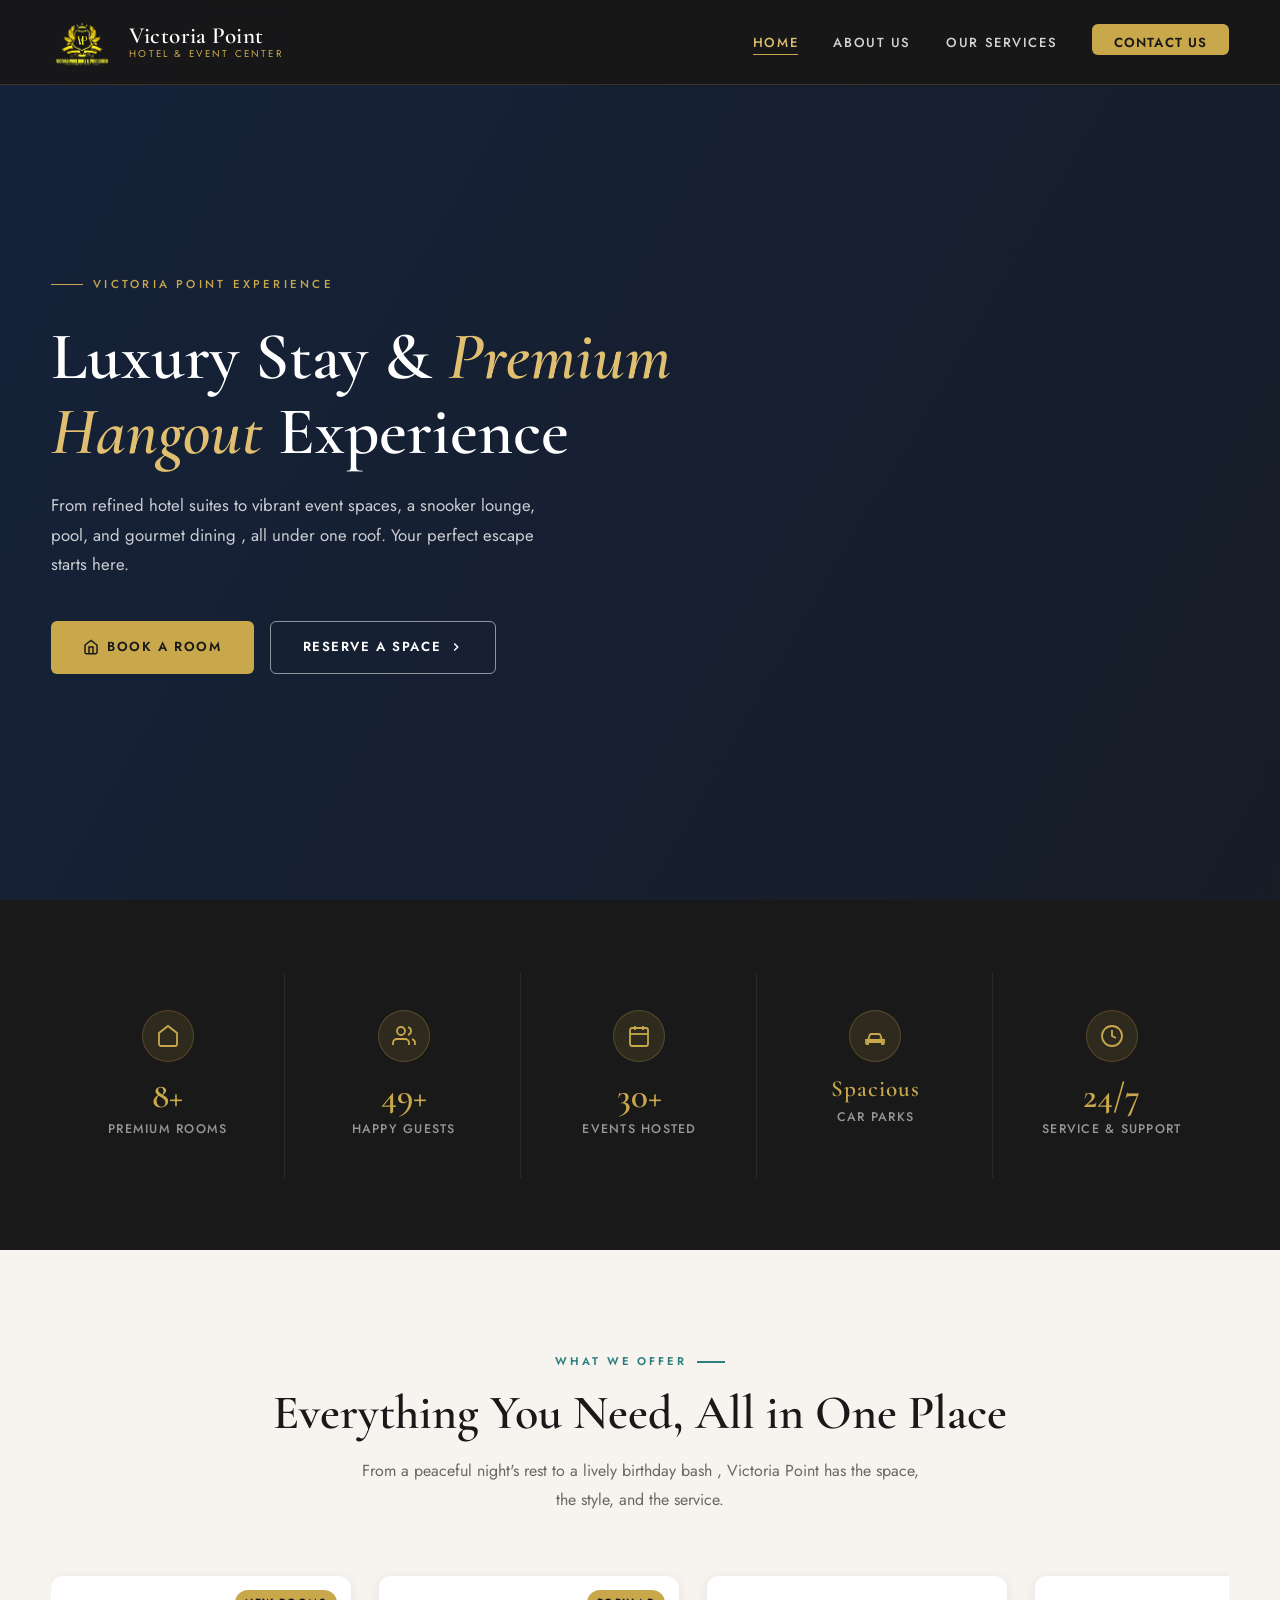
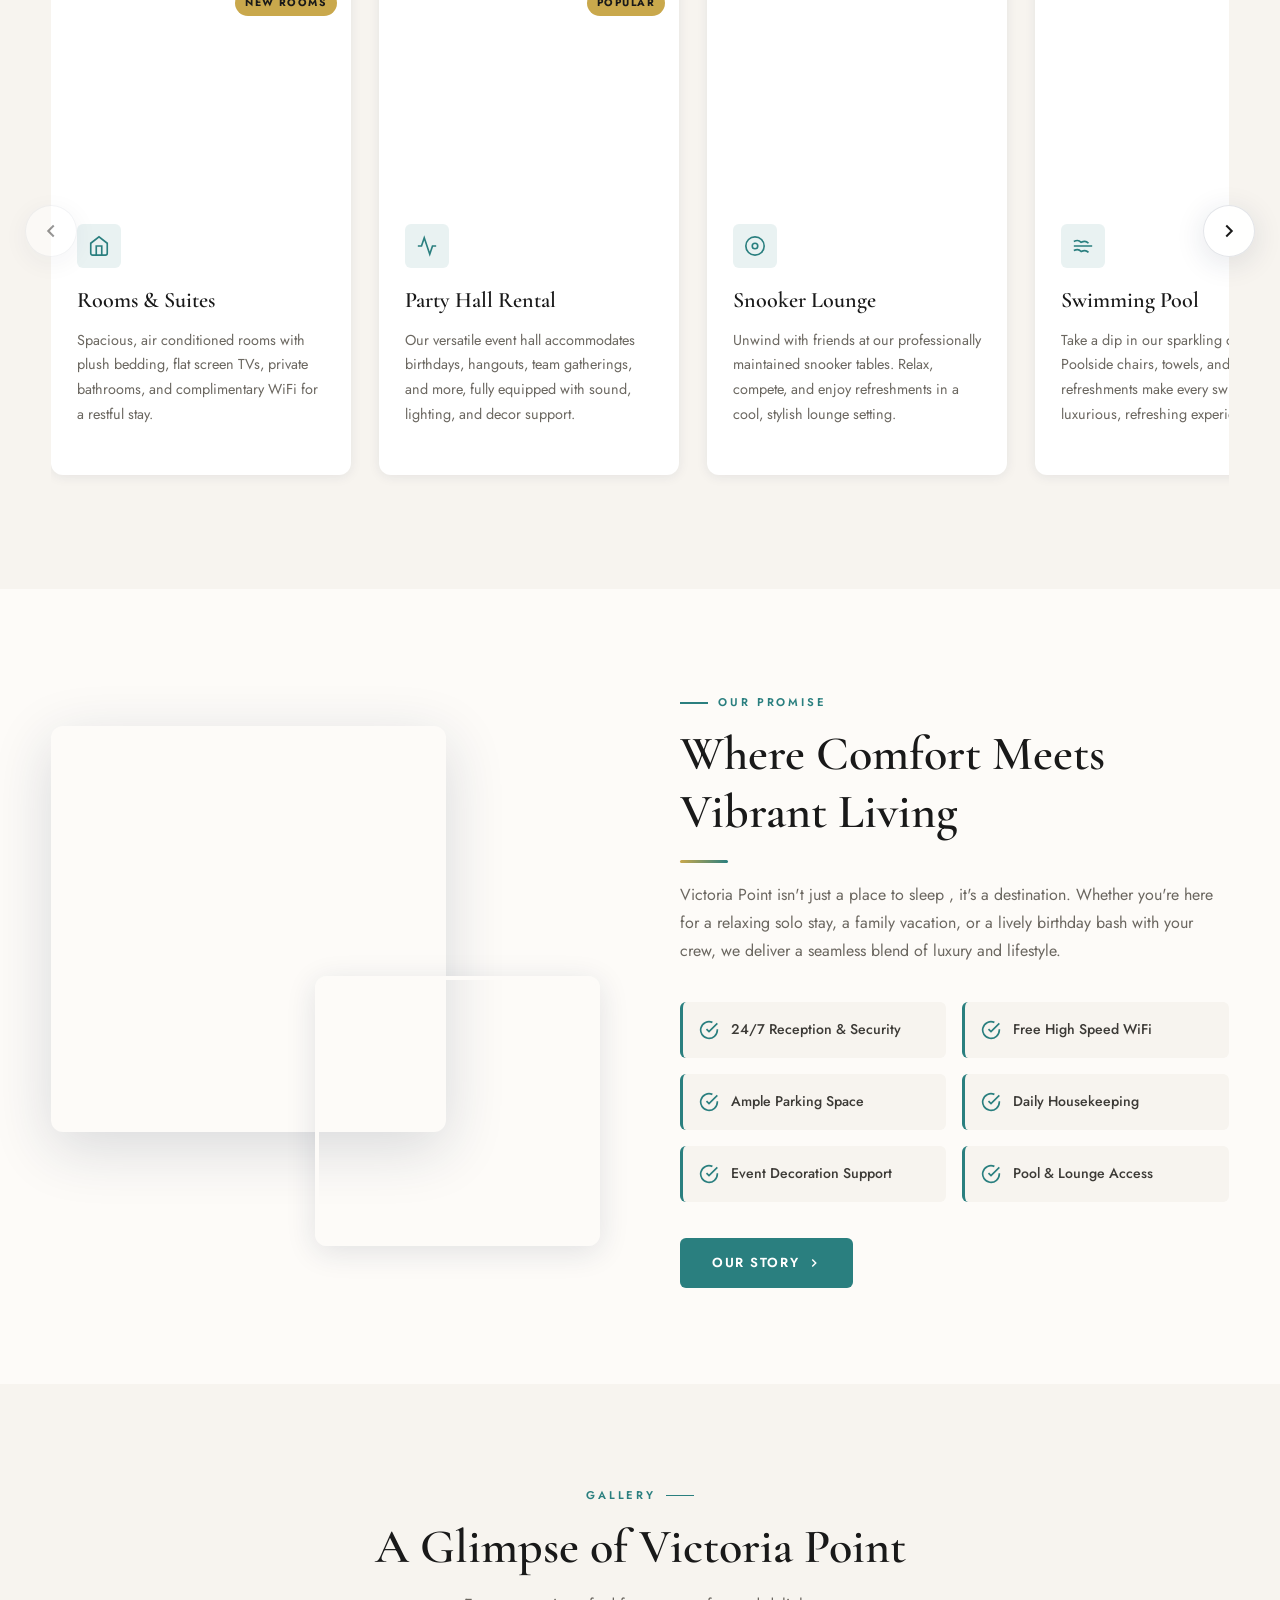
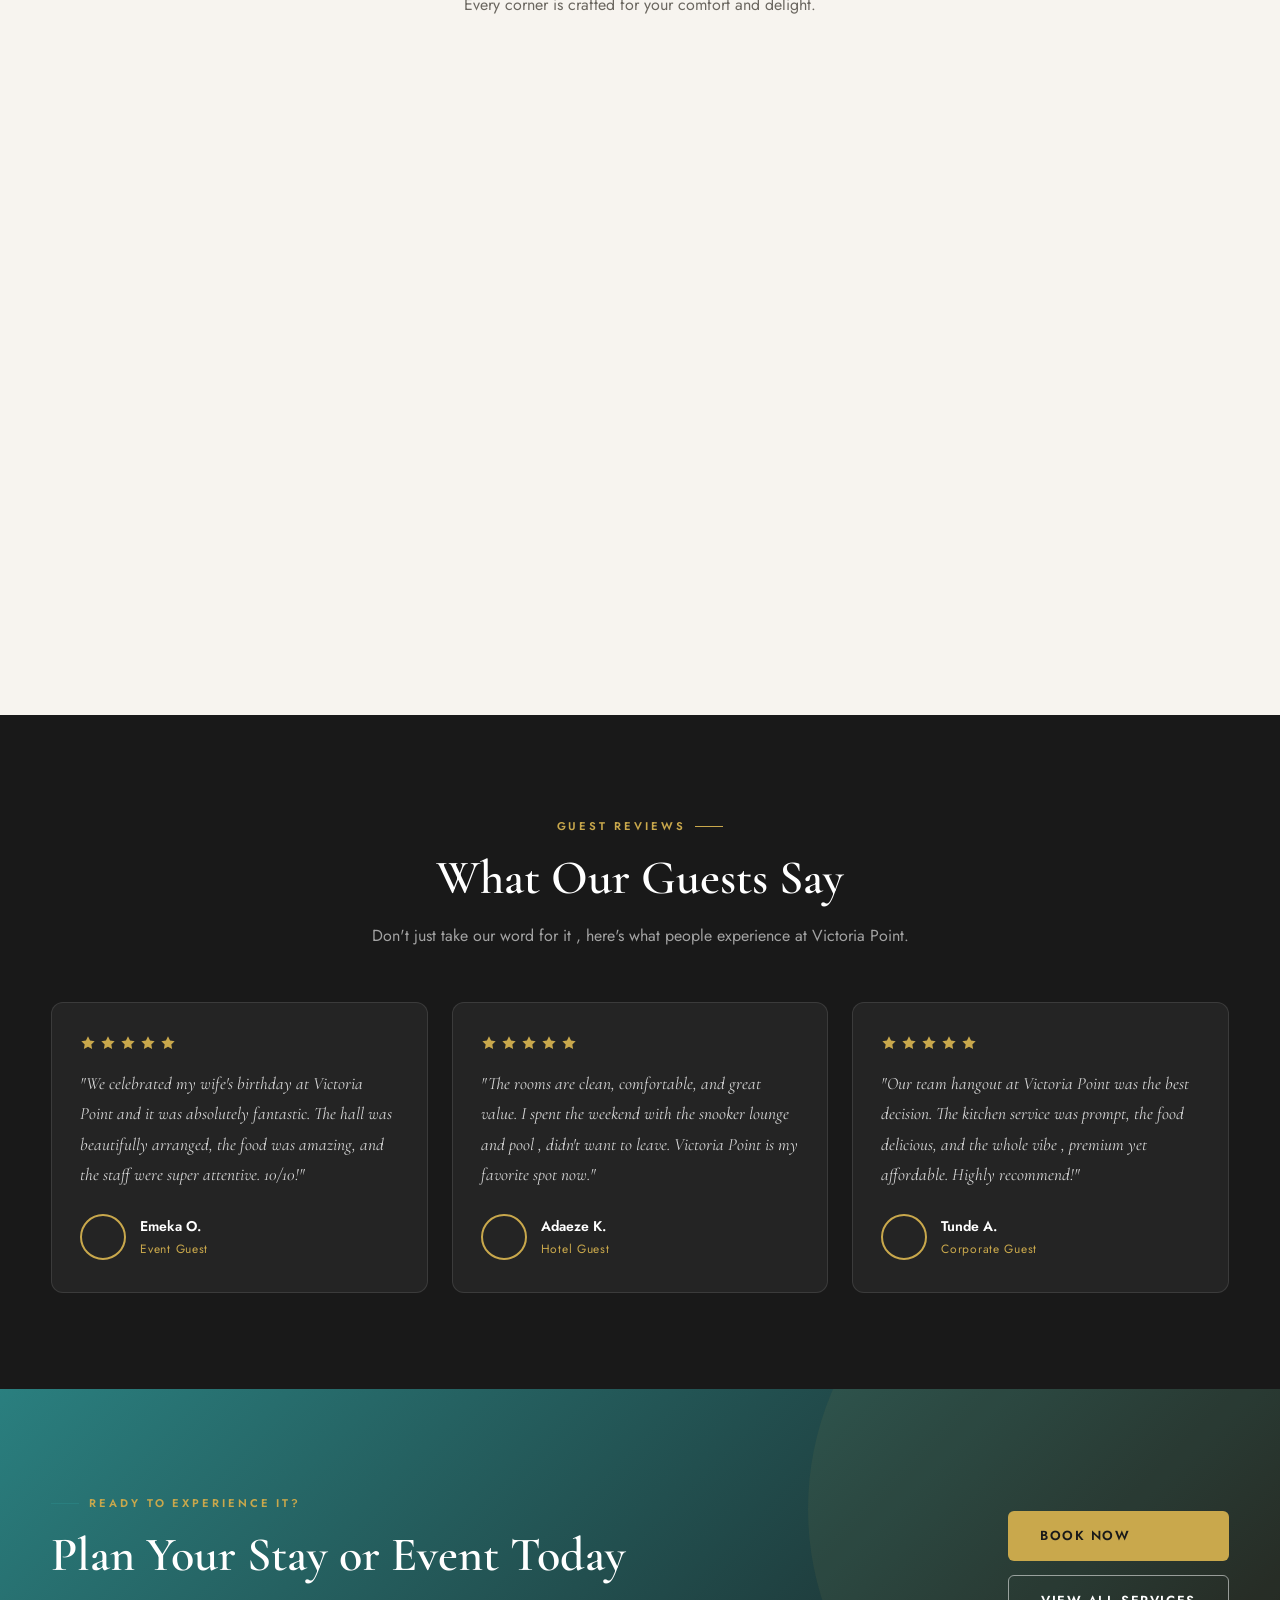
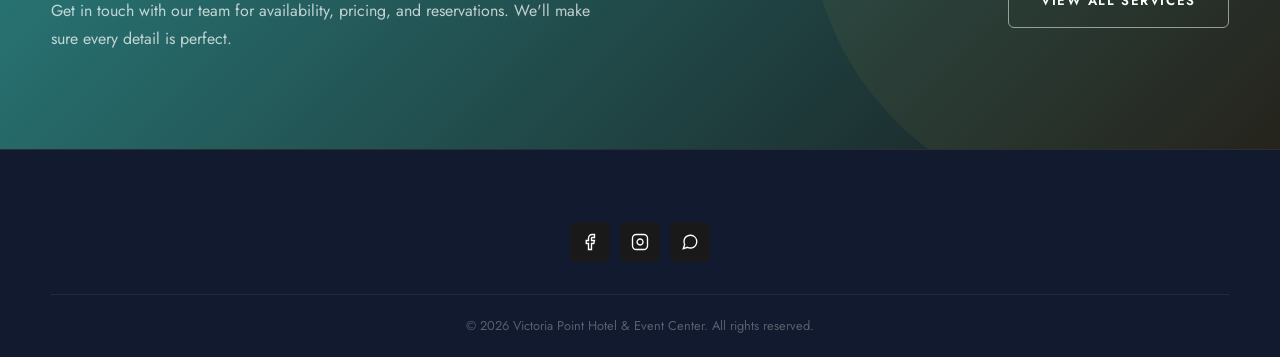
==== index.html @ 6497e494 "Update favicon links and add skip link" ====
<!DOCTYPE html>
<html lang="en-NG">
<head>
  <meta charset="UTF-8" />
  <meta name="viewport" content="width=device-width, initial-scale=1.0" />
  <title>Victoria Point Hotel Epe | Hotel &amp; Event Center in Lagos</title>
  <meta name="description" content="Victoria Point Hotel Epe offers premium rooms, swimming pool, dining, snooker lounge, and event hall bookings in Lagos. Reserve today." />
  <meta name="robots" content="index,follow,max-image-preview:large" />
  <meta name="author" content="Victoria Point Hotel & Event Center" />
  <meta name="theme-color" content="#111a2e" />
  <meta name="referrer" content="strict-origin-when-cross-origin" />
  <link rel="canonical" href="https://victoriapointhotelepe.com/" />
  <link rel="preconnect" href="https://fonts.googleapis.com" />
  <link rel="preconnect" href="https://fonts.gstatic.com" crossorigin />
  <meta property="og:title" content="Victoria Point Hotel & Event Center | Luxury Stay & Premium Hangout" />
  <meta property="og:description" content="Book luxury rooms, reserve event spaces, and enjoy premium hangout experiences at Victoria Point Hotel & Event Center in Epe, Lagos." />
  <meta property="og:type" content="website" />
  <meta property="og:url" content="https://victoriapointhotelepe.com/" />
  <meta property="og:site_name" content="Victoria Point Hotel & Event Center" />
  <meta property="og:locale" content="en_NG" />
  <meta property="og:image" content="https://victoriapointhotelepe.com/images/victoria_pointlogo-removebg-preview.png" />
  <meta name="twitter:card" content="summary_large_image" />
  <meta name="twitter:title" content="Victoria Point Hotel & Event Center | Luxury Stay & Premium Hangout" />
  <meta name="twitter:description" content="Premium rooms, event bookings, dining, pool access, and a vibrant lifestyle experience in Epe, Lagos." />
  <meta name="twitter:image" content="https://victoriapointhotelepe.com/images/victoria_pointlogo-removebg-preview.png" />
  <link rel="stylesheet" href="css/style.css" />
  <link rel="icon" href="/favicon.ico" sizes="any">
  <link rel="icon" type="image/png" sizes="48x48" href="/favicon-48x48.png">
  <link rel="apple-touch-icon" sizes="180x180" href="/apple-touch-icon.png">
  <script type="application/ld+json">
    {
      "@context": "https://schema.org",
      "@graph": [
        {
          "@type": "Hotel",
          "@id": "https://victoriapointhotelepe.com/#hotel",
          "name": "Victoria Point Hotel & Event Center",
          "url": "https://victoriapointhotelepe.com/",
          "image": "https://victoriapointhotelepe.com/images/victoria_pointlogo-removebg-preview.png",
          "telephone": "+2348166515206",
          "priceRange": "$$",
          "address": {
            "@type": "PostalAddress",
            "streetAddress": "4 Arin Oluwo Road, Beside Otedola Farm, Iragunshin, Eredo LCDA",
            "addressLocality": "Epe",
            "addressRegion": "Lagos State",
            "addressCountry": "NG"
          },
          "sameAs": [
            "https://www.facebook.com/victoriapointhotel",
            "https://www.instagram.com/victoriapointhotel",
            "https://x.com/victoriapointhotel",
            "https://www.tiktok.com/@victoriapointhotel"
          ]
        },
        {
          "@type": "WebSite",
          "@id": "https://victoriapointhotelepe.com/#website",
          "url": "https://victoriapointhotelepe.com/",
          "name": "Victoria Point Hotel & Event Center",
          "publisher": {
            "@id": "https://victoriapointhotelepe.com/#hotel"
          }
        },
        {
          "@type": "WebPage",
          "@id": "https://victoriapointhotelepe.com/#webpage",
          "url": "https://victoriapointhotelepe.com/",
          "name": "Victoria Point Hotel Epe | Hotel & Event Center in Lagos",
          "description": "Victoria Point Hotel Epe offers premium rooms, swimming pool, dining, snooker lounge, and event hall bookings in Lagos. Reserve today.",
          "isPartOf": {
            "@id": "https://victoriapointhotelepe.com/#website"
          },
          "about": {
            "@id": "https://victoriapointhotelepe.com/#hotel"
          }
        }
      ]
    }
  </script>
</head>
<body>
<a class="skip-link" href="#main-content">Skip to main content</a>

<nav class="navbar" role="navigation" aria-label="Main navigation">
  <div class="container nav-inner">
    <a href="index.html" class="nav-logo" aria-label="Victoria Point Home">
      <span class="nav-logo-mark" aria-hidden="true">
        <img src="images/victoria_pointlogo-removebg-preview.png" alt="" loading="eager" />
      </span>
      <span class="nav-logo-text">
        <span class="logo-main">Victoria Point</span>
        <span class="logo-sub">Hotel &amp; Event Center</span>
      </span>
    </a>

    <button class="hamburger" aria-label="Toggle menu" aria-expanded="false" aria-controls="nav-links">
      <span></span><span></span><span></span>
    </button>

    <ul class="nav-links" id="nav-links" role="list">
      <li><a href="index.html" class="active">Home</a></li>
      <li><a href="about.html">About Us</a></li>
      <li><a href="services.html">Our Services</a></li>
      <li><a href="contact.html" class="nav-cta">Contact Us</a></li>
    </ul>
  </div>
</nav>

<main id="main-content">
<section class="hero" aria-label="Hero banner">
  <div class="hero-bg" role="img" aria-label="Luxury hotel poolside view"></div>
  <div class="hero-overlay"></div>
  <div class="container">
    <div class="hero-content">
      <p class="hero-eyebrow">Victoria Point Experience</p>
      <h1 class="hero-title">
        Luxury Stay &amp; <em>Premium Hangout</em> Experience
      </h1>
      <p class="hero-sub">
        From refined hotel suites to vibrant event spaces, a snooker lounge, pool, and gourmet dining , all under one roof. Your perfect escape starts here.
      </p>
      <div class="hero-btns">
        <a href="contact.html" class="btn btn-primary" aria-label="Book a hotel room">
          <svg viewBox="0 0 24 24" width="16" height="16" stroke="currentColor" fill="none" stroke-width="2.2"><path d="M3 9l9-7 9 7v11a2 2 0 01-2 2H5a2 2 0 01-2-2z"/><polyline points="9 22 9 12 15 12 15 22"/></svg>
          Book a Room
        </a>
        <a href="services.html" class="btn btn-outline">
          Reserve a Space
          <svg viewBox="0 0 24 24" width="14" height="14" stroke="currentColor" fill="none" stroke-width="2.5"><polyline points="9 18 15 12 9 6"/></svg>
        </a>
      </div>
    </div>
  </div>
</section>

<div class="overview" aria-label="Key statistics">
  <div class="container">
    <div class="overview-grid stagger">
      <div class="overview-item reveal">
        <div class="overview-icon">
          <svg viewBox="0 0 24 24"><path d="M3 9l9-7 9 7v11a2 2 0 01-2 2H5a2 2 0 01-2-2z"/></svg>
        </div>
        <div class="overview-num" data-count="8" data-suffix="+">0+</div>
        <div class="overview-label">Premium Rooms</div>
      </div>
      <div class="overview-item reveal delay-1">
        <div class="overview-icon">
          <svg viewBox="0 0 24 24"><path d="M17 21v-2a4 4 0 00-4-4H5a4 4 0 00-4 4v2"/><circle cx="9" cy="7" r="4"/><path d="M23 21v-2a4 4 0 00-3-3.87"/><path d="M16 3.13a4 4 0 010 7.75"/></svg>
        </div>
        <div class="overview-num" data-count="100" data-suffix="+">0+</div>
        <div class="overview-label">Happy Guests</div>
      </div>
      <div class="overview-item reveal delay-2">
        <div class="overview-icon">
          <svg viewBox="0 0 24 24"><rect x="3" y="4" width="18" height="18" rx="2" ry="2"/><line x1="16" y1="2" x2="16" y2="6"/><line x1="8" y1="2" x2="8" y2="6"/><line x1="3" y1="10" x2="21" y2="10"/></svg>
        </div>
        <div class="overview-num" data-count="30" data-suffix="+">0+</div>
        <div class="overview-label">Events Hosted</div>
      </div>
      <div class="overview-item reveal delay-3">
        <div class="overview-icon">
          <svg viewBox="0 0 24 24"><path d="M5 16l1.5-4.5A2 2 0 0 1 8.4 10h7.2a2 2 0 0 1 1.9 1.5L19 16"/><path d="M3 16h18v3a1 1 0 0 1-1 1h-1v-2H5v2H4a1 1 0 0 1-1-1z"/><circle cx="7" cy="16.5" r="1"/><circle cx="17" cy="16.5" r="1"/></svg>
        </div>
        <div class="overview-num overview-num-text">Spacious</div>
        <div class="overview-label">Car Parks</div>
      </div>
      <div class="overview-item reveal delay-4">
        <div class="overview-icon">
          <svg viewBox="0 0 24 24"><circle cx="12" cy="12" r="10"/><polyline points="12 6 12 12 16 14"/></svg>
        </div>
        <div class="overview-num">24/7</div>
        <div class="overview-label">Service &amp; Support</div>
      </div>
    </div>
  </div>
</div>

<section class="services-preview" id="services" aria-labelledby="svc-heading">
  <div class="container">
    <div class="text-center reveal">
      <p class="section-label">What We Offer</p>
      <h2 class="section-title" id="svc-heading">Everything You Need, All in One Place</h2>
      <p class="section-sub">From a peaceful night's rest to a lively birthday bash , Victoria Point has the space, the style, and the service.</p>
    </div>

    <div class="services-carousel reveal">
      <button class="services-nav services-nav-prev" type="button" aria-label="Show previous service">
        <svg viewBox="0 0 24 24"><path d="M15 18l-6-6 6-6"/></svg>
      </button>

      <div class="services-grid stagger" data-services-track>

      
      <article class="svc-card reveal">
        <div class="svc-img">
          <img src="images/client-image-placeholder.svg" alt="Placeholder for luxury hotel room with king bed and warm lighting" loading="lazy" />
          <span class="svc-badge">New Rooms</span>
        </div>
        <div class="svc-body">
          <div class="svc-icon">
            <svg viewBox="0 0 24 24"><path d="M3 9l9-7 9 7v11a2 2 0 01-2 2H5a2 2 0 01-2-2z"/><polyline points="9 22 9 12 15 12 15 22"/></svg>
          </div>
          <h3>Rooms &amp; Suites</h3>
          <p>Spacious, air conditioned rooms with plush bedding, flat screen TVs, private bathrooms, and complimentary WiFi for a restful stay.</p>
        </div>
      </article>

    

      
      <article class="svc-card reveal delay-1">
        <div class="svc-img">
          <img src="images/client-image-placeholder.svg" alt="Placeholder for decorated party hall with ambient lighting" loading="lazy" />
          <span class="svc-badge">Popular</span>
        </div>
        <div class="svc-body">
          <div class="svc-icon">
            <svg viewBox="0 0 24 24"><path d="M22 12h-4l-3 9L9 3l-3 9H2"/></svg>
          </div>
          <h3>Party Hall Rental</h3>
          <p>Our versatile event hall accommodates birthdays, hangouts, team gatherings, and more, fully equipped with sound, lighting, and decor support.</p>
        </div>
      </article>

      
      <article class="svc-card reveal delay-2">
        <div class="svc-img">
          <img src="images/snooker.webp" alt="Placeholder for green snooker table with cue balls" loading="lazy" />
        </div>
        <div class="svc-body">
          <div class="svc-icon">
            <svg viewBox="0 0 24 24"><circle cx="12" cy="12" r="10"/><circle cx="12" cy="12" r="3"/></svg>
          </div>
          <h3>Snooker Lounge</h3>
          <p>Unwind with friends at our professionally maintained snooker tables. Relax, compete, and enjoy refreshments in a cool, stylish lounge setting.</p>
        </div>
      </article>

      
      <article class="svc-card reveal delay-3">
        <div class="svc-img">
          <img src="images/client-image-placeholder.svg" alt="Placeholder for outdoor swimming pool with blue water" loading="lazy" />
        </div>
        <div class="svc-body">
          <div class="svc-icon">
            <svg viewBox="0 0 24 24"><path d="M2 12h20M2 17s2-1 4-1 4 2 4 2 2-1 4-1 4 2 4 2M2 7s2-1 4-1 4 2 4 2 2-1 4-1 4 2 4 2"/></svg>
          </div>
          <h3>Swimming Pool</h3>
          <p>Take a dip in our sparkling outdoor pool. Poolside chairs, towels, and refreshments make every swim a luxurious, refreshing experience.</p>
        </div>
      </article>

      
      <article class="svc-card reveal delay-4">
        <div class="svc-img">
          <img src="images/client-image-placeholder.svg" alt="Placeholder for gourmet food plating on a white table" loading="lazy" />
        </div>
        <div class="svc-body">
          <div class="svc-icon">
            <svg viewBox="0 0 24 24"><path d="M3 2v7c0 1.1.9 2 2 2h4a2 2 0 002-2V2"/><path d="M7 2v20"/><path d="M21 15V2s-5 2-5 8v5h5z"/></svg>
          </div>
          <h3>Kitchen &amp; Dining</h3>
          <p>Savour freshly prepared local and continental dishes in our restaurant. Room service and event catering also available to complete your stay.</p>
        </div>
      </article>

      </div>

      <button class="services-nav services-nav-next" type="button" aria-label="Show next service">
        <svg viewBox="0 0 24 24"><path d="M9 6l6 6-6 6"/></svg>
      </button>
    </div>
  </div>
</section>

<section class="experience" aria-labelledby="exp-heading">
  <div class="container">
    <div class="experience-inner">
      <div class="exp-images reveal-left">
        <div class="exp-img-main">
          <img src="images/client-image-placeholder.svg" alt="Placeholder for elegant hotel lobby interior" loading="lazy" />
        </div>
        <div class="exp-img-accent">
          <img src="images/client-image-placeholder.svg" alt="Placeholder for outdoor terrace with lounge chairs" loading="lazy" />
        </div>
      </div>
      <div class="exp-text reveal-right">
        <p class="section-label">Our Promise</p>
        <h2 class="section-title" id="exp-heading">Where Comfort Meets Vibrant Living</h2>
        <div class="divider"></div>
        <p class="section-sub">
          Victoria Point isn't just a place to sleep , it's a destination. Whether you're here for a relaxing solo stay, a family vacation, or a lively birthday bash with your crew, we deliver a seamless blend of luxury and lifestyle.
        </p>
        <div class="exp-features stagger">
          <div class="exp-feat reveal delay-1">
            <svg viewBox="0 0 24 24"><path d="M22 11.08V12a10 10 0 11-5.93-9.14"/><polyline points="22 4 12 14.01 9 11.01"/></svg>
            <span>24/7 Reception &amp; Security</span>
          </div>
          <div class="exp-feat reveal delay-2">
            <svg viewBox="0 0 24 24"><path d="M22 11.08V12a10 10 0 11-5.93-9.14"/><polyline points="22 4 12 14.01 9 11.01"/></svg>
            <span>Free High Speed WiFi</span>
          </div>
          <div class="exp-feat reveal delay-3">
            <svg viewBox="0 0 24 24"><path d="M22 11.08V12a10 10 0 11-5.93-9.14"/><polyline points="22 4 12 14.01 9 11.01"/></svg>
            <span>Ample Parking Space</span>
          </div>
          <div class="exp-feat reveal delay-4">
            <svg viewBox="0 0 24 24"><path d="M22 11.08V12a10 10 0 11-5.93-9.14"/><polyline points="22 4 12 14.01 9 11.01"/></svg>
            <span>Daily Housekeeping</span>
          </div>
          <div class="exp-feat reveal delay-5">
            <svg viewBox="0 0 24 24"><path d="M22 11.08V12a10 10 0 11-5.93-9.14"/><polyline points="22 4 12 14.01 9 11.01"/></svg>
            <span>Event Decoration Support</span>
          </div>
          <div class="exp-feat reveal delay-5">
            <svg viewBox="0 0 24 24"><path d="M22 11.08V12a10 10 0 11-5.93-9.14"/><polyline points="22 4 12 14.01 9 11.01"/></svg>
            <span>Pool &amp; Lounge Access</span>
          </div>
        </div>
        <div style="margin-top: 36px;">
          <a href="about.html" class="btn btn-teal">Our Story
            <svg viewBox="0 0 24 24" width="14" height="14" stroke="currentColor" fill="none" stroke-width="2.5"><polyline points="9 18 15 12 9 6"/></svg>
          </a>
        </div>
      </div>
    </div>
  </div>
</section>

<section class="gallery-preview" aria-labelledby="gallery-heading">
  <div class="container">
    <div class="text-center reveal">
      <p class="section-label">Gallery</p>
      <h2 class="section-title" id="gallery-heading">A Glimpse of Victoria Point</h2>
      <p class="section-sub">Every corner is crafted for your comfort and delight.</p>
    </div>
    <div class="gallery-grid reveal">
      <div class="gallery-item">
        <img src="images/nightpool.jpg" alt="Placeholder for hotel swimming pool with lights" loading="lazy" />
        <div class="gallery-overlay"><span>Swimming Pool</span></div>
      </div>
      <div class="gallery-item">
        <img src="images/client-image-placeholder.svg" alt="Placeholder for luxury hotel room interior" loading="lazy" />
        <div class="gallery-overlay"><span>Guest Rooms</span></div>
      </div>
      <div class="gallery-item">
        <img src="images/client-image-placeholder.svg" alt="Placeholder for hotel restaurant interior" loading="lazy" />
        <div class="gallery-overlay"><span>Restaurant</span></div>
      </div>
      <div class="gallery-item">
        <img src="images/client-image-placeholder.svg" alt="Placeholder for party hall with decorations" loading="lazy" />
        <div class="gallery-overlay"><span>Event Hall</span></div>
      </div>
      <div class="gallery-item">
        <img src="images/client-image-placeholder.svg" alt="Placeholder for lounge area with sofas" loading="lazy" />
        <div class="gallery-overlay"><span>Chill Lounge</span></div>
      </div>
    </div>
  </div>
</section>

<section class="testimonials" aria-labelledby="testi-heading">
  <div class="container">
    <div class="text-center reveal">
      <p class="section-label">Guest Reviews</p>
      <h2 class="section-title" id="testi-heading">What Our Guests Say</h2>
      <p class="section-sub">Don't just take our word for it , here's what people experience at Victoria Point.</p>
    </div>
    <div class="testi-grid stagger">
      <article class="testi-card reveal">
        <div class="testi-stars" aria-label="5 stars">
          <svg viewBox="0 0 24 24"><polygon points="12 2 15.09 8.26 22 9.27 17 14.14 18.18 21.02 12 17.77 5.82 21.02 7 14.14 2 9.27 8.91 8.26 12 2"/></svg>
          <svg viewBox="0 0 24 24"><polygon points="12 2 15.09 8.26 22 9.27 17 14.14 18.18 21.02 12 17.77 5.82 21.02 7 14.14 2 9.27 8.91 8.26 12 2"/></svg>
          <svg viewBox="0 0 24 24"><polygon points="12 2 15.09 8.26 22 9.27 17 14.14 18.18 21.02 12 17.77 5.82 21.02 7 14.14 2 9.27 8.91 8.26 12 2"/></svg>
          <svg viewBox="0 0 24 24"><polygon points="12 2 15.09 8.26 22 9.27 17 14.14 18.18 21.02 12 17.77 5.82 21.02 7 14.14 2 9.27 8.91 8.26 12 2"/></svg>
          <svg viewBox="0 0 24 24"><polygon points="12 2 15.09 8.26 22 9.27 17 14.14 18.18 21.02 12 17.77 5.82 21.02 7 14.14 2 9.27 8.91 8.26 12 2"/></svg>
        </div>
        <p class="testi-text">"We celebrated my wife's birthday at Victoria Point and it was absolutely fantastic. The hall was beautifully arranged, the food was amazing, and the staff were super attentive. 10/10!"</p>
        <div class="testi-author">
          <div class="testi-avatar"><img src="images/client-avatar-placeholder.svg" alt="Placeholder for Emeka O." loading="lazy" /></div>
          <div class="testi-author-info">
            <p class="name">Emeka O.</p>
            <p class="role">Event Guest</p>
          </div>
        </div>
      </article>

      <article class="testi-card reveal delay-1">
        <div class="testi-stars" aria-label="5 stars">
          <svg viewBox="0 0 24 24"><polygon points="12 2 15.09 8.26 22 9.27 17 14.14 18.18 21.02 12 17.77 5.82 21.02 7 14.14 2 9.27 8.91 8.26 12 2"/></svg>
          <svg viewBox="0 0 24 24"><polygon points="12 2 15.09 8.26 22 9.27 17 14.14 18.18 21.02 12 17.77 5.82 21.02 7 14.14 2 9.27 8.91 8.26 12 2"/></svg>
          <svg viewBox="0 0 24 24"><polygon points="12 2 15.09 8.26 22 9.27 17 14.14 18.18 21.02 12 17.77 5.82 21.02 7 14.14 2 9.27 8.91 8.26 12 2"/></svg>
          <svg viewBox="0 0 24 24"><polygon points="12 2 15.09 8.26 22 9.27 17 14.14 18.18 21.02 12 17.77 5.82 21.02 7 14.14 2 9.27 8.91 8.26 12 2"/></svg>
          <svg viewBox="0 0 24 24"><polygon points="12 2 15.09 8.26 22 9.27 17 14.14 18.18 21.02 12 17.77 5.82 21.02 7 14.14 2 9.27 8.91 8.26 12 2"/></svg>
        </div>
        <p class="testi-text">"The rooms are clean, comfortable, and great value. I spent the weekend with the snooker lounge and pool , didn't want to leave. Victoria Point is my favorite spot now."</p>
        <div class="testi-author">
          <div class="testi-avatar"><img src="images/client-avatar-placeholder.svg" alt="Placeholder for Adaeze K." loading="lazy" /></div>
          <div class="testi-author-info">
            <p class="name">Adaeze K.</p>
            <p class="role">Hotel Guest</p>
          </div>
        </div>
      </article>

      <article class="testi-card reveal delay-2">
        <div class="testi-stars" aria-label="5 stars">
          <svg viewBox="0 0 24 24"><polygon points="12 2 15.09 8.26 22 9.27 17 14.14 18.18 21.02 12 17.77 5.82 21.02 7 14.14 2 9.27 8.91 8.26 12 2"/></svg>
          <svg viewBox="0 0 24 24"><polygon points="12 2 15.09 8.26 22 9.27 17 14.14 18.18 21.02 12 17.77 5.82 21.02 7 14.14 2 9.27 8.91 8.26 12 2"/></svg>
          <svg viewBox="0 0 24 24"><polygon points="12 2 15.09 8.26 22 9.27 17 14.14 18.18 21.02 12 17.77 5.82 21.02 7 14.14 2 9.27 8.91 8.26 12 2"/></svg>
          <svg viewBox="0 0 24 24"><polygon points="12 2 15.09 8.26 22 9.27 17 14.14 18.18 21.02 12 17.77 5.82 21.02 7 14.14 2 9.27 8.91 8.26 12 2"/></svg>
          <svg viewBox="0 0 24 24"><polygon points="12 2 15.09 8.26 22 9.27 17 14.14 18.18 21.02 12 17.77 5.82 21.02 7 14.14 2 9.27 8.91 8.26 12 2"/></svg>
        </div>
        <p class="testi-text">"Our team hangout at Victoria Point was the best decision. The kitchen service was prompt, the food delicious, and the whole vibe , premium yet affordable. Highly recommend!"</p>
        <div class="testi-author">
          <div class="testi-avatar"><img src="images/client-avatar-placeholder.svg" alt="Placeholder for Tunde A." loading="lazy" /></div>
          <div class="testi-author-info">
            <p class="name">Tunde A.</p>
            <p class="role">Corporate Guest</p>
          </div>
        </div>
      </article>
    </div>
  </div>
</section>

<section class="cta-section" aria-labelledby="cta-heading">
  <div class="container">
    <div class="cta-inner reveal">
      <div class="cta-text">
        <p class="section-label" style="color: var(--gold);">Ready to Experience It?</p>
        <h2 class="section-title" id="cta-heading">Plan Your Stay or Event Today</h2>
        <p class="section-sub">Get in touch with our team for availability, pricing, and reservations. We'll make sure every detail is perfect.</p>
      </div>
      <div class="cta-btns">
        <a href="contact.html" class="btn btn-primary">Book Now</a>
        <a href="services.html" class="btn btn-outline">View All Services</a>
      </div>
    </div>
  </div>
</section>

</main>

<footer class="footer" role="contentinfo">
  <div class="container">
    <div class="footer-grid">
      <div class="footer-social" aria-label="Social media links">
        <a href="https://www.facebook.com/victoriapointhotel" class="social-btn" aria-label="Facebook" target="_blank" rel="noopener noreferrer">
          <svg viewBox="0 0 24 24"><path d="M18 2h-3a5 5 0 00-5 5v3H7v4h3v8h4v-8h3l1-4h-4V7a1 1 0 011-1h3z"/></svg>
        </a>
        <a href="https://www.instagram.com/victoriapointhotel" class="social-btn" aria-label="Instagram" target="_blank" rel="noopener noreferrer">
          <svg viewBox="0 0 24 24"><rect x="2" y="2" width="20" height="20" rx="5" ry="5"/><path d="M16 11.37A4 4 0 1112.63 8 4 4 0 0116 11.37z"/><line x1="17.5" y1="6.5" x2="17.51" y2="6.5"/></svg>
        </a>
        
        <a href="https://wa.me/2348166515206" class="social-btn" aria-label="WhatsApp" target="_blank" rel="noopener noreferrer">
          <svg viewBox="0 0 24 24"><path d="M21 11.5a8.38 8.38 0 01-.9 3.8 8.5 8.5 0 01-7.6 4.7 8.38 8.38 0 01-3.8-.9L3 21l1.9-5.7a8.38 8.38 0 01-.9-3.8 8.5 8.5 0 014.7-7.6 8.38 8.38 0 013.8-.9h.5a8.48 8.48 0 018 8v.5z"/></svg>
        </a>
      </div>
    </div>

    <div class="footer-bottom">
      <p>&copy; 2026 Victoria Point Hotel &amp; Event Center. All rights reserved.</p>
    </div>
  </div>
</footer>

<script src="js/main.js" defer></script>
</body>
</html>
---- css/style.css ----
@import url('https://fonts.googleapis.com/css2?family=Cormorant+Garamond:ital,wght@0,300;0,400;0,500;0,600;0,700;1,400;1,500&family=Jost:wght@300;400;500;600&display=swap');

:root {
  --navy:       #191919;
  --navy-light: #262626;
  --teal:       #2a7f7f;
  --teal-light: #3a9898;
  --gold:       #c9a84c;
  --gold-light: #e0c070;
  --cream:      #f7f4ef;
  --off-white:  #fdfbf8;
  --light-gray: #eceae5;
  --mid-gray:   #9a9590;
  --dark-gray:  #3c3a36;
  --text:       #2c2a27;
  --text-light: #6b6760;

  --font-serif:  'Cormorant Garamond', Georgia, serif;
  --font-sans:   'Jost', 'Segoe UI', sans-serif;

  --shadow-sm:  0 2px 12px rgba(26,43,74,0.08);
  --shadow-md:  0 6px 30px rgba(26,43,74,0.12);
  --shadow-lg:  0 16px 60px rgba(26,43,74,0.16);

  --radius-sm:  6px;
  --radius-md:  12px;
  --radius-lg:  20px;

  --transition: 0.35s cubic-bezier(0.4, 0, 0.2, 1);
  --max-width:  1200px;
}

*, *::before, *::after { box-sizing: border-box; margin: 0; padding: 0; }

html {
  scroll-behavior: smooth;
  font-size: 16px;
  overflow-x: clip;
}

.skip-link {
  position: absolute;
  left: 16px;
  top: -56px;
  z-index: 2000;
  padding: 12px 16px;
  border-radius: var(--radius-sm);
  background: var(--gold);
  color: var(--navy);
  font-size: 0.8rem;
  font-weight: 600;
  letter-spacing: 0.08em;
  text-transform: uppercase;
  transition: top var(--transition);
}

.skip-link:focus {
  top: 16px;
}

body {
  font-family: var(--font-sans);
  color: var(--text);
  background: var(--off-white);
  line-height: 1.7;
  overflow-x: hidden;
  max-width: 100%;
}

img { display: block; max-width: 100%; height: auto; }
a  { color: inherit; text-decoration: none; }
ul { list-style: none; }
button { cursor: pointer; border: none; background: none; font-family: inherit; }

img[loading="lazy"] {
  content-visibility: auto;
}

.container {
  width: 92%;
  max-width: var(--max-width);
  margin: 0 auto;
}

.navbar {
  position: fixed;
  top: 0; left: 0; right: 0;
  z-index: 1000;
  background: rgba(24, 24, 24, 0.95);
  backdrop-filter: blur(12px);
  border-bottom: 1px solid rgba(201,168,76,0.2);
  transition: var(--transition);
}

.navbar.scrolled {
  box-shadow: 0 4px 24px rgba(0,0,0,0.22);
}

.nav-inner {
  display: flex;
  align-items: center;
  justify-content: space-between;
  height: 84px;
  gap: 12px;
  min-width: 0;
}

.nav-logo {
  display: flex;
  align-items: center;
  gap: 16px;
  line-height: 1.1;
  min-width: 0;
  flex: 1 1 auto;
}

.nav-logo-mark {
  width: 62px;
  height: 62px;
  display: inline-flex;
  align-items: center;
  justify-content: center;
  flex-shrink: 0;
  overflow: hidden;
}

.nav-logo-mark img {
  width: 100%;
  height: 100%;
  object-fit: contain;
  filter: brightness(1.18) contrast(1.12);
}

.nav-logo-text {
  display: flex;
  flex-direction: column;
  min-width: 0;
}

.nav-logo .logo-main {
  font-family: var(--font-serif);
  font-size: 1.45rem;
  font-weight: 600;
  color: #fff;
  letter-spacing: 0.02em;
}

.nav-logo .logo-sub {
  font-size: 0.62rem;
  font-weight: 400;
  color: var(--gold);
  letter-spacing: 0.22em;
  text-transform: uppercase;
}

.nav-links {
  display: flex;
  align-items: center;
  gap: 2.2rem;
}

.nav-links a {
  font-size: 0.82rem;
  font-weight: 500;
  letter-spacing: 0.12em;
  text-transform: uppercase;
  color: rgba(255,255,255,0.82);
  position: relative;
  padding-bottom: 3px;
  transition: color var(--transition);
}

.nav-links a::after {
  content: '';
  position: absolute;
  bottom: 0; left: 0;
  width: 0; height: 1px;
  background: var(--gold);
  transition: width var(--transition);
}

.nav-links a:hover,
.nav-links a.active { color: var(--gold-light); }
.nav-links a:hover::after,
.nav-links a.active::after { width: 100%; }

.nav-cta {
  padding: 9px 22px;
  background: var(--gold);
  color: var(--navy) !important;
  border-radius: var(--radius-sm);
  font-weight: 600 !important;
  letter-spacing: 0.08em !important;
  transition: background var(--transition), transform var(--transition) !important;
}

.nav-cta::after { display: none !important; }
.nav-cta:hover { background: var(--gold-light) !important; transform: translateY(-1px); }

.hamburger {
  display: none;
  flex-direction: column;
  gap: 5px;
  padding: 6px;
}

.hamburger span {
  width: 24px; height: 2px;
  background: #fff;
  border-radius: 2px;
  transition: var(--transition);
  display: block;
}

.hamburger.open span:nth-child(1) { transform: translateY(7px) rotate(45deg); }
.hamburger.open span:nth-child(2) { opacity: 0; transform: scaleX(0); }
.hamburger.open span:nth-child(3) { transform: translateY(-7px) rotate(-45deg); }

@media (max-width: 860px) {
  .hamburger { display: flex; }

  .nav-links {
    position: fixed;
    top: 84px; left: 0; right: 0;
    background: var(--navy);
    flex-direction: column;
    gap: 0;
    padding: 0;
    max-height: 0;
    overflow: hidden;
    transition: max-height 0.4s ease, padding 0.3s;
  }

  .nav-links li {
    width: 100%;
    display: flex;
    justify-content: center;
  }

  .nav-links.open {
    max-height: 360px;
    padding: 12px 0 20px;
    border-bottom: 2px solid var(--gold);
  }

  .nav-links a {
    padding: 13px 28px;
    width: 100%;
    font-size: 0.9rem;
    text-align: center;
    white-space: nowrap;
    border-bottom: 1px solid rgba(255,255,255,0.06);
  }

  .nav-links a::after {
    display: none;
  }

  .nav-cta {
    margin: 10px auto 0 !important;
    text-align: center;
    border-radius: var(--radius-sm) !important;
    display: inline-flex !important;
    align-items: center;
    justify-content: center;
    width: min(220px, calc(100% - 56px)) !important;
    min-height: 52px;
    padding: 12px 22px !important;
    white-space: nowrap;
  }

  .nav-logo {
    gap: 10px;
  }

  .nav-logo-mark {
    width: 54px;
    height: 54px;
  }

  .nav-logo .logo-main {
    font-size: 1.2rem;
  }

  .nav-logo .logo-sub {
    font-size: 0.56rem;
    letter-spacing: 0.16em;
  }
}

@media (max-width: 580px) {
  .container {
    width: min(100% - 24px, var(--max-width));
  }

  .nav-inner {
    height: 78px;
    gap: 8px;
  }

  .nav-logo {
    gap: 8px;
    max-width: calc(100% - 52px);
  }

  .nav-logo-mark {
    width: 42px;
    height: 42px;
  }

  .nav-logo .logo-main {
    font-size: 1rem;
    white-space: nowrap;
  }

  .nav-logo .logo-sub {
    font-size: 0.5rem;
    letter-spacing: 0.12em;
    white-space: nowrap;
  }

  .hamburger {
    flex: 0 0 auto;
    padding: 4px;
  }

  .nav-links {
    top: 78px;
  }
}

.hero {
  position: relative;
  min-height: 100vh;
  display: flex;
  align-items: center;
  overflow: hidden;
  background: var(--navy);
}

.hero-bg {
  position: absolute;
  inset: 0;
  background: url('../images/') center/cover no-repeat;
  transform: scale(1.04);
  transition: transform 8s ease;
}

.hero.loaded .hero-bg { transform: scale(1); }

.hero-overlay {
  position: absolute;
  inset: 0;
  background: linear-gradient(
    120deg,
    rgba(20,35,62,0.88) 0%,
    rgba(20,35,62,0.62) 55%,
    rgba(20,35,62,0.38) 100%
  );
}

.hero-content {
  position: relative;
  z-index: 2;
  max-width: 680px;
  padding: 120px 0 80px;
}

.hero-eyebrow {
  display: inline-flex;
  align-items: center;
  gap: 10px;
  font-size: 0.72rem;
  font-weight: 500;
  letter-spacing: 0.28em;
  text-transform: uppercase;
  color: var(--gold);
  margin-bottom: 24px;
}

.hero-eyebrow::before {
  content: '';
  width: 32px; height: 1px;
  background: var(--gold);
}

.hero-title {
  font-family: var(--font-serif);
  font-size: clamp(2.6rem, 5.5vw, 4.2rem);
  font-weight: 600;
  line-height: 1.12;
  color: #fff;
  margin-bottom: 22px;
}

.hero-title em {
  font-style: italic;
  color: var(--gold-light);
}

.hero-sub {
  font-size: 1.05rem;
  color: rgba(255,255,255,0.78);
  line-height: 1.75;
  margin-bottom: 42px;
  max-width: 520px;
}

.hero-btns {
  display: flex;
  gap: 16px;
  flex-wrap: wrap;
}

.btn {
  display: inline-flex;
  align-items: center;
  gap: 8px;
  padding: 14px 32px;
  border-radius: var(--radius-sm);
  font-size: 0.82rem;
  font-weight: 600;
  letter-spacing: 0.12em;
  text-transform: uppercase;
  transition: var(--transition);
}

.btn-primary {
  background: var(--gold);
  color: var(--navy);
}
.btn-primary:hover {
  background: var(--gold-light);
  transform: translateY(-2px);
  box-shadow: 0 8px 24px rgba(201,168,76,0.38);
}

.btn-outline {
  border: 1.5px solid rgba(255,255,255,0.52);
  color: #fff;
}
.btn-outline:hover {
  border-color: var(--gold);
  color: var(--gold);
  transform: translateY(-2px);
}

.btn-teal {
  background: var(--teal);
  color: #fff;
}
.btn-teal:hover {
  background: var(--teal-light);
  transform: translateY(-2px);
  box-shadow: 0 8px 24px rgba(42,127,127,0.32);
}

section { padding: 96px 0; }

.section-label {
  display: inline-flex;
  align-items: center;
  gap: 10px;
  font-size: 0.7rem;
  font-weight: 600;
  letter-spacing: 0.26em;
  text-transform: uppercase;
  color: var(--teal);
  margin-bottom: 14px;
}

.section-label::before {
  content: '';
  width: 28px; height: 1.5px;
  background: var(--teal);
}

.section-title {
  font-family: var(--font-serif);
  font-size: clamp(2rem, 3.8vw, 3rem);
  font-weight: 600;
  line-height: 1.2;
  color: var(--navy);
}

.section-sub {
  margin-top: 14px;
  font-size: 1rem;
  color: var(--text-light);
  max-width: 560px;
  line-height: 1.78;
}

.text-center { text-align: center; }
.text-center .section-sub { margin-left: auto; margin-right: auto; }
.text-center .section-label { justify-content: center; }
.text-center .section-label::before { display: none; }
.text-center .section-label::after {
  content: '';
  width: 28px; height: 1.5px;
  background: var(--teal);
}

.overview {
  background: var(--navy);
  padding: 72px 0;
}

.overview-grid {
  display: grid;
  grid-template-columns: repeat(auto-fit, minmax(180px, 1fr));
  gap: 2px;
}

.overview-item {
  padding: 38px 28px;
  text-align: center;
  border-right: 1px solid rgba(255,255,255,0.07);
  transition: background var(--transition);
}

.overview-item:last-child { border-right: none; }
.overview-item:hover { background: rgba(255,255,255,0.04); }

.overview-icon {
  width: 52px; height: 52px;
  background: rgba(201,168,76,0.12);
  border-radius: 50%;
  display: flex;
  align-items: center;
  justify-content: center;
  margin: 0 auto 16px;
  border: 1px solid rgba(201,168,76,0.25);
}

.overview-icon svg { width: 24px; height: 24px; stroke: var(--gold); fill: none; stroke-width: 1.8; }

.overview-num {
  font-family: var(--font-serif);
  font-size: 2.2rem;
  font-weight: 600;
  color: var(--gold);
  line-height: 1;
  margin-bottom: 6px;
}

.overview-num-text {
  font-size: 1.45rem;
  letter-spacing: 0.04em;
}

.overview-label {
  font-size: 0.78rem;
  font-weight: 500;
  letter-spacing: 0.1em;
  text-transform: uppercase;
  color: rgba(255,255,255,0.55);
}

.services-preview { background: var(--cream); }

.services-carousel {
  position: relative;
  margin-top: 56px;
}

.services-grid {
  display: grid;
  grid-auto-flow: column;
  grid-auto-columns: minmax(300px, calc((100% - 56px) / 3));
  gap: 28px;
  overflow-x: auto;
  overscroll-behavior-inline: contain;
  scroll-snap-type: x mandatory;
  scrollbar-width: none;
  scroll-behavior: smooth;
  padding: 6px 2px 18px;
}

.services-grid::-webkit-scrollbar {
  display: none;
}

.svc-card {
  background: #fff;
  border-radius: var(--radius-md);
  overflow: hidden;
  box-shadow: var(--shadow-sm);
  transition: transform var(--transition), box-shadow var(--transition);
  position: relative;
  scroll-snap-align: start;
}

.svc-card:hover {
  transform: translateY(-6px);
  box-shadow: var(--shadow-lg);
}

.svc-img {
  height: 220px;
  overflow: hidden;
  position: relative;
}

.svc-img img {
  width: 100%; height: 100%;
  object-fit: cover;
  transition: transform 0.6s ease;
}

.svc-card:hover .svc-img img { transform: scale(1.07); }

.svc-badge {
  position: absolute;
  top: 14px; right: 14px;
  background: var(--gold);
  color: var(--navy);
  font-size: 0.65rem;
  font-weight: 700;
  letter-spacing: 0.14em;
  text-transform: uppercase;
  padding: 4px 10px;
  border-radius: 20px;
}

.svc-body { padding: 28px 26px 30px; }

.svc-icon {
  width: 44px; height: 44px;
  background: rgba(42,127,127,0.1);
  border-radius: var(--radius-sm);
  display: flex;
  align-items: center;
  justify-content: center;
  margin-bottom: 14px;
}

.svc-icon svg {
  width: 22px; height: 22px;
  stroke: var(--teal); fill: none; stroke-width: 1.8;
}

.svc-body h3 {
  font-family: var(--font-serif);
  font-size: 1.38rem;
  font-weight: 600;
  color: var(--navy);
  margin-bottom: 8px;
}

.svc-body p {
  font-size: 0.9rem;
  color: var(--text-light);
  line-height: 1.72;
  margin-bottom: 18px;
}

.svc-link {
  display: inline-flex;
  align-items: center;
  gap: 6px;
  font-size: 0.78rem;
  font-weight: 600;
  letter-spacing: 0.12em;
  text-transform: uppercase;
  color: var(--teal);
  transition: gap var(--transition), color var(--transition);
}

.svc-link svg { width: 14px; height: 14px; stroke: currentColor; fill: none; stroke-width: 2.5; }
.svc-link:hover { gap: 10px; color: var(--navy); }

.services-nav {
  position: absolute;
  top: 50%;
  transform: translateY(-50%);
  width: 52px;
  height: 52px;
  border: 1px solid rgba(26,43,74,0.12);
  border-radius: 50%;
  background: rgba(255,255,255,0.92);
  color: var(--navy);
  box-shadow: var(--shadow-md);
  display: flex;
  align-items: center;
  justify-content: center;
  cursor: pointer;
  z-index: 2;
  transition: transform var(--transition), background var(--transition), color var(--transition), opacity var(--transition);
}

.services-nav:hover {
  background: var(--navy);
  color: #fff;
  transform: translateY(-50%) scale(1.03);
}

.services-nav:disabled {
  opacity: 0.45;
  cursor: default;
}

.services-nav svg {
  width: 22px;
  height: 22px;
  stroke: currentColor;
  fill: none;
  stroke-width: 2.2;
}

.services-nav-prev { left: -26px; }
.services-nav-next { right: -26px; }

.experience {
  background: var(--off-white);
}

.experience-inner {
  display: grid;
  grid-template-columns: 1fr 1fr;
  gap: 80px;
  align-items: center;
}

.exp-images {
  position: relative;
  height: 520px;
}

.exp-img-main {
  position: absolute;
  top: 0; left: 0;
  width: 72%;
  height: 78%;
  border-radius: var(--radius-md);
  overflow: hidden;
  box-shadow: var(--shadow-lg);
}

.exp-img-accent {
  position: absolute;
  bottom: 0; right: 0;
  width: 52%;
  height: 52%;
  border-radius: var(--radius-md);
  overflow: hidden;
  box-shadow: var(--shadow-md);
  border: 4px solid var(--off-white);
}

.exp-img-main img,
.exp-img-accent img {
  width: 100%; height: 100%;
  object-fit: cover;
}

.exp-floater {
  position: absolute;
  top: 48%;
  left: 58%;
  transform: translate(-50%, -50%);
  background: var(--gold);
  color: var(--navy);
  border-radius: var(--radius-md);
  padding: 18px 22px;
  text-align: center;
  box-shadow: 0 8px 32px rgba(201,168,76,0.35);
  z-index: 3;
  min-width: 130px;
}

.exp-floater .f-num {
  font-family: var(--font-serif);
  font-size: 2rem;
  font-weight: 700;
  line-height: 1;
  display: block;
}

.exp-floater .f-label {
  font-size: 0.68rem;
  font-weight: 600;
  letter-spacing: 0.12em;
  text-transform: uppercase;
  margin-top: 4px;
  display: block;
}

.exp-text .section-sub { max-width: 100%; }

.exp-features {
  display: grid;
  grid-template-columns: 1fr 1fr;
  gap: 16px;
  margin-top: 36px;
}

.exp-feat {
  display: flex;
  align-items: flex-start;
  gap: 12px;
  padding: 16px;
  background: var(--cream);
  border-radius: var(--radius-sm);
  border-left: 3px solid var(--teal);
}

.exp-feat svg {
  width: 20px; height: 20px; min-width: 20px;
  stroke: var(--teal); fill: none; stroke-width: 2;
  margin-top: 2px;
}

.exp-feat span {
  font-size: 0.88rem;
  font-weight: 500;
  color: var(--dark-gray);
}

@media (max-width: 900px) {
  .experience-inner { grid-template-columns: 1fr; gap: 48px; }
  .exp-images { height: 360px; }
}

.gallery-preview { background: var(--cream); }

.gallery-grid {
  display: grid;
  grid-template-columns: repeat(4, 1fr);
  grid-template-rows: 260px 260px;
  gap: 14px;
  margin-top: 52px;
}

.gallery-item {
  border-radius: var(--radius-sm);
  overflow: hidden;
  position: relative;
  cursor: pointer;
}

.gallery-item:nth-child(1) { grid-column: span 2; grid-row: span 2; }
.gallery-item:nth-child(4) { grid-column: span 2; }

.gallery-item img {
  width: 100%; height: 100%;
  object-fit: cover;
  transition: transform 0.5s ease;
}

.gallery-item:hover img { transform: scale(1.07); }

.gallery-overlay {
  position: absolute;
  inset: 0;
  background: linear-gradient(to top, rgba(26,43,74,0.7) 0%, transparent 50%);
  opacity: 0;
  transition: opacity var(--transition);
  display: flex;
  align-items: flex-end;
  padding: 20px;
}

.gallery-item:hover .gallery-overlay { opacity: 1; }

.gallery-overlay span {
  color: #fff;
  font-size: 0.8rem;
  font-weight: 600;
  letter-spacing: 0.1em;
  text-transform: uppercase;
}

@media (max-width: 768px) {
  .gallery-grid {
    grid-template-columns: 1fr 1fr;
    grid-template-rows: repeat(3, 200px);
  }
  .gallery-item:nth-child(1) { grid-column: span 2; grid-row: span 1; }
  .gallery-item:nth-child(4) { grid-column: span 1; }
}

.testimonials { background: var(--navy); }

.testimonials .section-title { color: #fff; }
.testimonials .section-sub { color: rgba(255,255,255,0.6); }
.testimonials .section-label { color: var(--gold); }
.testimonials .section-label::before { background: var(--gold); }
.testimonials .section-label::after { background: var(--gold); }

.testi-grid {
  display: grid;
  grid-template-columns: repeat(auto-fit, minmax(300px, 1fr));
  gap: 24px;
  margin-top: 52px;
}

.testi-card {
  background: rgba(255,255,255,0.05);
  border: 1px solid rgba(255,255,255,0.1);
  border-radius: var(--radius-md);
  padding: 32px 28px;
  transition: background var(--transition), border-color var(--transition);
}

.testi-card:hover {
  background: rgba(255,255,255,0.08);
  border-color: rgba(201,168,76,0.3);
}

.testi-stars {
  display: flex;
  gap: 4px;
  margin-bottom: 18px;
}

.testi-stars svg {
  width: 16px; height: 16px;
  fill: var(--gold);
  stroke: none;
}

.testi-text {
  font-family: var(--font-serif);
  font-size: 1.08rem;
  font-style: italic;
  color: rgba(255,255,255,0.82);
  line-height: 1.75;
  margin-bottom: 24px;
}

.testi-author {
  display: flex;
  align-items: center;
  gap: 14px;
}

.testi-avatar {
  width: 46px; height: 46px;
  border-radius: 50%;
  overflow: hidden;
  border: 2px solid var(--gold);
  flex-shrink: 0;
}

.testi-avatar img { width: 100%; height: 100%; object-fit: cover; }

.testi-author-info .name {
  font-weight: 600;
  font-size: 0.88rem;
  color: #fff;
}

.testi-author-info .role {
  font-size: 0.75rem;
  color: var(--gold);
  letter-spacing: 0.06em;
}

.cta-section {
  background: linear-gradient(135deg, var(--teal) 0%, var(--navy) 100%);
  padding: 96px 0;
  position: relative;
  overflow: hidden;
}

.cta-section::before {
  content: '';
  position: absolute;
  top: -50%; right: -10%;
  width: 600px; height: 600px;
  border-radius: 50%;
  background: rgba(201,168,76,0.07);
  pointer-events: none;
}

.cta-inner {
  display: grid;
  grid-template-columns: 1fr auto;
  gap: 40px;
  align-items: center;
}

.cta-text .section-title { color: #fff; }
.cta-text .section-sub { color: rgba(255,255,255,0.72); margin-top: 12px; }

.cta-btns { display: flex; flex-direction: column; gap: 14px; }

@media (max-width: 700px) {
  .cta-inner { grid-template-columns: 1fr; }
  .cta-btns { flex-direction: row; flex-wrap: wrap; }
}

.page-hero {
  min-height: 46vh;
  display: flex;
  align-items: flex-end;
  padding-bottom: 60px;
  position: relative;
  overflow: hidden;
}

.page-hero-bg {
  position: absolute;
  inset: 0;
  background-size: cover;
  background-position: center;
}

.page-hero-overlay {
  position: absolute;
  inset: 0;
  background: linear-gradient(to bottom, rgba(20,35,62,0.6), rgba(20,35,62,0.85));
}

.page-hero-content {
  position: relative;
  z-index: 2;
  padding-top: 120px;
}

.breadcrumb {
  display: flex;
  align-items: center;
  gap: 8px;
  font-size: 0.75rem;
  letter-spacing: 0.1em;
  text-transform: uppercase;
  color: rgba(255,255,255,0.5);
  margin-bottom: 16px;
}

.breadcrumb a { color: var(--gold); }
.breadcrumb span { color: rgba(255,255,255,0.35); }

.page-hero h1 {
  font-family: var(--font-serif);
  font-size: clamp(2.2rem, 4.5vw, 3.6rem);
  font-weight: 600;
  color: #fff;
  line-height: 1.15;
}

.page-hero p {
  font-size: 1.05rem;
  color: rgba(255,255,255,0.7);
  margin-top: 14px;
  max-width: 540px;
}

.about-story { background: var(--off-white); }

.story-grid {
  display: grid;
  grid-template-columns: 1fr 1fr;
  gap: 72px;
  align-items: center;
}

.story-img {
  position: relative;
  height: 500px;
}

.story-img-main {
  width: 82%; height: 88%;
  border-radius: var(--radius-lg);
  overflow: hidden;
  box-shadow: var(--shadow-lg);
}

.story-img-main img { width: 100%; height: 100%; object-fit: cover; }

.story-badge {
  position: absolute;
  bottom: 24px; right: 0;
  background: var(--gold);
  color: var(--navy);
  border-radius: var(--radius-md);
  padding: 20px 24px;
  box-shadow: var(--shadow-md);
}

.story-badge .big { font-family: var(--font-serif); font-size: 2.4rem; font-weight: 700; display: block; line-height: 1; }
.story-badge .small { font-size: 0.72rem; font-weight: 600; letter-spacing: 0.1em; text-transform: uppercase; }

.story-text p {
  font-size: 0.98rem;
  color: var(--text-light);
  line-height: 1.82;
  margin-bottom: 18px;
}

.story-text .highlight {
  font-family: var(--font-serif);
  font-size: 1.22rem;
  color: var(--navy);
  font-style: italic;
  border-left: 3px solid var(--gold);
  padding-left: 18px;
  margin: 28px 0;
  line-height: 1.65;
}

@media (max-width: 900px) {
  .story-grid { grid-template-columns: 1fr; gap: 48px; }
  .story-img { height: 320px; }
}

.mission-vision { background: var(--cream); }

.mv-grid {
  display: grid;
  grid-template-columns: 1fr 1fr;
  gap: 32px;
  margin-top: 52px;
}

.mv-card {
  padding: 40px 36px;
  border-radius: var(--radius-md);
  position: relative;
  overflow: hidden;
}

.mv-card.mission { background: var(--navy); }
.mv-card.vision  { background: var(--teal); }

.mv-card::before {
  content: '';
  position: absolute;
  top: -40%; right: -15%;
  width: 260px; height: 260px;
  border-radius: 50%;
  background: rgba(255,255,255,0.06);
  pointer-events: none;
}

.mv-icon {
  width: 56px; height: 56px;
  background: rgba(255,255,255,0.12);
  border-radius: var(--radius-sm);
  display: flex;
  align-items: center;
  justify-content: center;
  margin-bottom: 22px;
}

.mv-icon svg { width: 26px; height: 26px; stroke: #fff; fill: none; stroke-width: 1.8; }

.mv-card h3 {
  font-family: var(--font-serif);
  font-size: 1.6rem;
  font-weight: 600;
  color: #fff;
  margin-bottom: 14px;
}

.mv-card p { font-size: 0.95rem; color: rgba(255,255,255,0.75); line-height: 1.78; }

@media (max-width: 700px) { .mv-grid { grid-template-columns: 1fr; } }

.why-choose { background: var(--off-white); }

.reasons-grid {
  display: grid;
  grid-template-columns: repeat(auto-fit, minmax(260px, 1fr));
  gap: 24px;
  margin-top: 52px;
}

.reason-card {
  padding: 32px 28px;
  background: #fff;
  border-radius: var(--radius-md);
  box-shadow: var(--shadow-sm);
  border-top: 3px solid transparent;
  transition: border-color var(--transition), transform var(--transition), box-shadow var(--transition);
  text-align: center;
}

.reason-card:hover {
  border-top-color: var(--gold);
  transform: translateY(-5px);
  box-shadow: var(--shadow-md);
}

.reason-icon {
  width: 60px; height: 60px;
  border-radius: 50%;
  background: rgba(42,127,127,0.1);
  display: flex;
  align-items: center;
  justify-content: center;
  margin: 0 auto 18px;
  transition: background var(--transition);
}

.reason-card:hover .reason-icon { background: rgba(42,127,127,0.18); }
.reason-icon svg { width: 26px; height: 26px; stroke: var(--teal); fill: none; stroke-width: 1.8; }

.reason-card h4 {
  font-family: var(--font-serif);
  font-size: 1.2rem;
  font-weight: 600;
  color: var(--navy);
  margin-bottom: 10px;
}

.reason-card p { font-size: 0.88rem; color: var(--text-light); line-height: 1.72; }

.facilities { background: var(--navy); overflow: hidden; }

.facilities-grid {
  display: grid;
  grid-template-columns: repeat(auto-fit, minmax(240px, 1fr));
  gap: 2px;
  margin-top: 52px;
}

.fac-item {
  position: relative;
  height: 340px;
  overflow: hidden;
  cursor: pointer;
}

.fac-item img {
  width: 100%; height: 100%;
  object-fit: cover;
  transition: transform 0.5s ease;
}

.fac-item:hover img { transform: scale(1.1); }

.fac-overlay {
  position: absolute;
  inset: 0;
  background: linear-gradient(to top, rgba(26,43,74,0.85) 0%, rgba(26,43,74,0.1) 60%);
  display: flex;
  align-items: flex-end;
  padding: 24px;
  transition: background var(--transition);
}

.fac-item:hover .fac-overlay {
  background: linear-gradient(to top, rgba(42,127,127,0.85) 0%, rgba(42,127,127,0.2) 60%);
}

.fac-name {
  font-family: var(--font-serif);
  font-size: 1.3rem;
  font-weight: 600;
  color: #fff;
}

.services-section { background: var(--off-white); }

.services-category {
  margin-bottom: 72px;
}

.category-header {
  display: flex;
  align-items: center;
  gap: 18px;
  margin-bottom: 36px;
  padding-bottom: 20px;
  border-bottom: 1px solid var(--light-gray);
}

.cat-icon {
  width: 52px; height: 52px;
  border-radius: var(--radius-sm);
  display: flex;
  align-items: center;
  justify-content: center;
  flex-shrink: 0;
}

.cat-icon.navy { background: var(--navy); }
.cat-icon.teal { background: var(--teal); }
.cat-icon svg { width: 24px; height: 24px; stroke: #fff; fill: none; stroke-width: 1.8; }

.cat-title {
  font-family: var(--font-serif);
  font-size: 1.8rem;
  font-weight: 600;
  color: var(--navy);
}

.cat-sub { font-size: 0.88rem; color: var(--text-light); margin-top: 3px; }

.service-cards {
  display: grid;
  grid-template-columns: repeat(auto-fit, minmax(280px, 1fr));
  gap: 22px;
}

.s-card {
  background: #fff;
  border-radius: var(--radius-md);
  padding: 30px 26px;
  box-shadow: var(--shadow-sm);
  transition: transform var(--transition), box-shadow var(--transition);
  position: relative;
  overflow: hidden;
}

.s-card::before {
  content: '';
  position: absolute;
  top: 0; left: 0; right: 0;
  height: 3px;
  background: var(--light-gray);
  transition: background var(--transition);
}

.s-card:hover { transform: translateY(-5px); box-shadow: var(--shadow-md); }
.s-card:hover::before { background: var(--gold); }

.s-card-icon {
  width: 48px; height: 48px;
  border-radius: var(--radius-sm);
  display: flex;
  align-items: center;
  justify-content: center;
  margin-bottom: 18px;
}

.s-card-icon.bg-navy { background: rgba(26,43,74,0.1); }
.s-card-icon.bg-teal { background: rgba(42,127,127,0.1); }
.s-card-icon.bg-gold { background: rgba(201,168,76,0.12); }

.s-card-icon.bg-navy svg { stroke: var(--navy); }
.s-card-icon.bg-teal svg { stroke: var(--teal); }
.s-card-icon.bg-gold svg { stroke: var(--gold); }

.s-card-icon svg { width: 22px; height: 22px; fill: none; stroke-width: 1.8; }

.s-card h4 {
  font-family: var(--font-serif);
  font-size: 1.22rem;
  font-weight: 600;
  color: var(--navy);
  margin-bottom: 10px;
}

.s-card p { font-size: 0.88rem; color: var(--text-light); line-height: 1.72; }

.s-card ul {
  list-style: none;
  margin-top: 14px;
  display: flex;
  flex-direction: column;
  gap: 7px;
}

.s-card ul li {
  display: flex;
  align-items: center;
  gap: 8px;
  font-size: 0.84rem;
  color: var(--text-light);
}

.s-card ul li::before {
  content: '';
  width: 6px; height: 6px;
  border-radius: 50%;
  background: var(--teal);
  flex-shrink: 0;
}

.pricing-strip {
  background: var(--navy);
  padding: 72px 0;
}

.pricing-strip .section-title { color: #fff; }
.pricing-strip .section-sub   { color: rgba(255,255,255,0.6); }

.pricing-cards {
  display: grid;
  grid-template-columns: repeat(auto-fit, minmax(260px, 1fr));
  gap: 22px;
  margin-top: 52px;
}

.p-card {
  background: rgba(255,255,255,0.06);
  border: 1px solid rgba(255,255,255,0.1);
  border-radius: var(--radius-md);
  padding: 36px 28px;
  text-align: center;
  transition: background var(--transition), border-color var(--transition), transform var(--transition);
}

.p-card.featured {
  background: var(--gold);
  border-color: var(--gold);
  transform: translateY(-8px);
}

.p-card:not(.featured):hover {
  background: rgba(255,255,255,0.1);
  border-color: rgba(201,168,76,0.4);
  transform: translateY(-4px);
}

.p-badge {
  display: inline-block;
  background: var(--navy);
  color: var(--gold);
  font-size: 0.65rem;
  font-weight: 700;
  letter-spacing: 0.16em;
  text-transform: uppercase;
  padding: 4px 12px;
  border-radius: 20px;
  margin-bottom: 16px;
}

.p-card.featured .p-badge { background: rgba(26,43,74,0.2); color: var(--navy); }

.p-name {
  font-family: var(--font-serif);
  font-size: 1.4rem;
  font-weight: 600;
  color: #fff;
  margin-bottom: 8px;
}

.p-card.featured .p-name { color: var(--navy); }

.p-price {
  margin: 18px 0;
}

.p-price .amount {
  font-family: var(--font-serif);
  font-size: 2.4rem;
  font-weight: 700;
  color: var(--gold-light);
}

.p-card.featured .p-price .amount { color: var(--navy); }

.p-price .period {
  font-size: 0.8rem;
  color: rgba(255,255,255,0.5);
}

.p-card.featured .p-price .period { color: rgba(26,43,74,0.65); }

.p-features {
  list-style: none;
  margin: 0 0 28px;
  display: flex;
  flex-direction: column;
  gap: 10px;
  text-align: left;
}

.p-features li {
  display: flex;
  align-items: center;
  gap: 8px;
  font-size: 0.86rem;
  color: rgba(255,255,255,0.7);
}

.p-card.featured .p-features li { color: rgba(26,43,74,0.82); }

.p-features li svg {
  width: 16px; height: 16px;
  stroke: var(--gold);
  fill: none;
  stroke-width: 2.5;
  flex-shrink: 0;
}

.p-card.featured .p-features li svg { stroke: var(--navy); }

.contact-section { background: var(--off-white); }

.contact-grid {
  display: grid;
  grid-template-columns: 1fr 1.5fr;
  gap: 56px;
  align-items: start;
}

.contact-info h3 {
  font-family: var(--font-serif);
  font-size: 1.9rem;
  font-weight: 600;
  color: var(--navy);
  margin-bottom: 14px;
}

.contact-info p {
  font-size: 0.95rem;
  color: var(--text-light);
  line-height: 1.78;
  margin-bottom: 36px;
}

.contact-items { display: flex; flex-direction: column; gap: 20px; margin-bottom: 36px; }

.c-item {
  display: flex;
  align-items: flex-start;
  gap: 14px;
}

.c-item-icon {
  width: 44px; height: 44px;
  background: rgba(42,127,127,0.12);
  border-radius: var(--radius-sm);
  display: flex;
  align-items: center;
  justify-content: center;
  flex-shrink: 0;
}

.c-item-icon svg { width: 20px; height: 20px; stroke: var(--teal); fill: none; stroke-width: 2; }

.c-item-text .label {
  font-size: 0.72rem;
  font-weight: 600;
  letter-spacing: 0.14em;
  text-transform: uppercase;
  color: var(--mid-gray);
  margin-bottom: 3px;
}

.c-item-text .value {
  font-size: 0.96rem;
  font-weight: 500;
  color: var(--navy);
}

.social-links { display: flex; gap: 12px; }

.social-btn {
  width: 40px; height: 40px;
  border-radius: var(--radius-sm);
  background: var(--navy);
  display: flex;
  align-items: center;
  justify-content: center;
  transition: background var(--transition), transform var(--transition);
}

.social-btn:hover { background: var(--teal); transform: translateY(-2px); }
.social-btn svg { width: 18px; height: 18px; stroke: #fff; fill: none; stroke-width: 1.8; }

.contact-form-wrap {
  background: #fff;
  border-radius: var(--radius-lg);
  padding: 44px 40px;
  box-shadow: var(--shadow-md);
}

.form-title {
  font-family: var(--font-serif);
  font-size: 1.6rem;
  font-weight: 600;
  color: var(--navy);
  margin-bottom: 6px;
}

.form-sub { font-size: 0.9rem; color: var(--text-light); margin-bottom: 30px; }

.form-row {
  display: grid;
  grid-template-columns: 1fr 1fr;
  gap: 16px;
}

.form-group { margin-bottom: 20px; }

.form-group label {
  display: block;
  font-size: 0.78rem;
  font-weight: 600;
  letter-spacing: 0.1em;
  text-transform: uppercase;
  color: var(--dark-gray);
  margin-bottom: 7px;
}

.form-group input,
.form-group textarea,
.form-group select {
  width: 100%;
  padding: 13px 16px;
  border: 1.5px solid var(--light-gray);
  border-radius: var(--radius-sm);
  font-family: var(--font-sans);
  font-size: 0.94rem;
  color: var(--text);
  background: var(--off-white);
  outline: none;
  transition: border-color var(--transition), box-shadow var(--transition);
}

.form-group input:focus,
.form-group textarea:focus,
.form-group select:focus {
  border-color: var(--teal);
  box-shadow: 0 0 0 3px rgba(42,127,127,0.12);
  background: #fff;
}

.form-group input.error,
.form-group textarea.error { border-color: #e05252; box-shadow: 0 0 0 3px rgba(224,82,82,0.1); }

.form-group textarea { resize: vertical; min-height: 140px; }

.error-msg {
  font-size: 0.76rem;
  color: #e05252;
  margin-top: 5px;
  display: none;
}

.error-msg.show { display: block; }

.form-group input.error + .error-msg,
.form-group textarea.error + .error-msg { display: block; }

.form-submit {
  width: 100%;
  padding: 16px;
  background: var(--navy);
  color: #fff;
  border-radius: var(--radius-sm);
  font-family: var(--font-sans);
  font-size: 0.84rem;
  font-weight: 600;
  letter-spacing: 0.14em;
  text-transform: uppercase;
  transition: background var(--transition), transform var(--transition), box-shadow var(--transition);
  margin-top: 8px;
}

.form-submit:hover {
  background: var(--teal);
  transform: translateY(-2px);
  box-shadow: 0 8px 24px rgba(42,127,127,0.28);
}

.form-success {
  display: none;
  text-align: center;
  padding: 28px;
}

.form-success.show { display: block; }

.form-success svg {
  width: 56px; height: 56px;
  stroke: var(--teal);
  fill: none;
  stroke-width: 1.5;
  margin: 0 auto 14px;
}

.form-success h4 {
  font-family: var(--font-serif);
  font-size: 1.5rem;
  color: var(--navy);
  margin-bottom: 8px;
}

.form-success p { font-size: 0.95rem; color: var(--text-light); }

.map-section { background: var(--cream); padding: 72px 0; }

.map-wrap {
  border-radius: var(--radius-md);
  overflow: hidden;
  box-shadow: var(--shadow-md);
  height: 400px;
}

.map-wrap iframe { width: 100%; height: 100%; border: none; }

@media (max-width: 900px) {
  .contact-grid { grid-template-columns: 1fr; }
  .contact-form-wrap { padding: 32px 22px; }
  .form-row { grid-template-columns: 1fr; }
}

.footer {
  background: #111a2e;
  padding: 72px 0 0;
  border-top: 1px solid rgba(201,168,76,0.15);
}

.footer-grid {
  display: flex;
  justify-content: center;
  padding-bottom: 32px;
}

.footer-brand .logo-main {
  font-family: var(--font-serif);
  font-size: 1.5rem;
  font-weight: 600;
  color: #fff;
  display: block;
}

.footer-brand .logo-sub {
  font-size: 0.62rem;
  font-weight: 500;
  letter-spacing: 0.22em;
  text-transform: uppercase;
  color: var(--gold);
  display: block;
  margin-bottom: 16px;
}

.footer-brand p {
  font-size: 0.88rem;
  color: rgba(255,255,255,0.5);
  line-height: 1.78;
  margin-bottom: 22px;
}

.footer-social { display: flex; gap: 10px; justify-content: center; }

.footer-col h4 {
  font-size: 0.72rem;
  font-weight: 700;
  letter-spacing: 0.2em;
  text-transform: uppercase;
  color: var(--gold);
  margin-bottom: 18px;
}

.footer-col ul { display: flex; flex-direction: column; gap: 10px; }

.footer-col ul li a {
  font-size: 0.88rem;
  color: rgba(255,255,255,0.5);
  transition: color var(--transition);
  display: flex;
  align-items: center;
  gap: 6px;
}

.footer-col ul li a:hover { color: var(--gold-light); }
.footer-col ul li a::before { content: '›'; color: var(--teal); font-size: 1rem; }

.footer-contact-items { display: flex; flex-direction: column; gap: 12px; }

.footer-contact-items .item {
  display: flex;
  align-items: flex-start;
  gap: 10px;
  font-size: 0.86rem;
  color: rgba(255,255,255,0.5);
  line-height: 1.5;
}

.footer-contact-items .item svg {
  width: 15px; height: 15px;
  stroke: var(--teal); fill: none; stroke-width: 2;
  flex-shrink: 0;
  margin-top: 2px;
}

.footer-bottom {
  border-top: 1px solid rgba(255,255,255,0.07);
  padding: 20px 0;
  display: flex;
  justify-content: center;
  align-items: center;
  flex-wrap: wrap;
  gap: 10px;
}

.footer-bottom p {
  font-size: 0.8rem;
  color: rgba(255,255,255,0.3);
}


.reveal {
  opacity: 0;
  transform: translateY(36px);
  transition: opacity 0.7s ease, transform 0.7s ease;
}

.reveal.visible {
  opacity: 1;
  transform: translateY(0);
}

.reveal-left {
  opacity: 0;
  transform: translateX(-36px);
  transition: opacity 0.7s ease, transform 0.7s ease;
}

.reveal-left.visible {
  opacity: 1;
  transform: translateX(0);
}

.reveal-right {
  opacity: 0;
  transform: translateX(36px);
  transition: opacity 0.7s ease, transform 0.7s ease;
}

.reveal-right.visible {
  opacity: 1;
  transform: translateX(0);
}

.delay-1 { transition-delay: 0.1s; }
.delay-2 { transition-delay: 0.2s; }
.delay-3 { transition-delay: 0.3s; }
.delay-4 { transition-delay: 0.4s; }
.delay-5 { transition-delay: 0.5s; }

.divider {
  width: 48px; height: 3px;
  background: linear-gradient(90deg, var(--gold), var(--teal));
  border-radius: 2px;
  margin: 18px 0;
}

.divider.centered { margin: 18px auto; }

.tag {
  display: inline-block;
  padding: 4px 12px;
  border-radius: 20px;
  font-size: 0.72rem;
  font-weight: 600;
  letter-spacing: 0.1em;
  text-transform: uppercase;
}

.tag-gold { background: rgba(201,168,76,0.15); color: var(--gold); }
.tag-teal { background: rgba(42,127,127,0.12); color: var(--teal); }

.stagger > *:nth-child(1) { transition-delay: 0.05s; }
.stagger > *:nth-child(2) { transition-delay: 0.12s; }
.stagger > *:nth-child(3) { transition-delay: 0.19s; }
.stagger > *:nth-child(4) { transition-delay: 0.26s; }
.stagger > *:nth-child(5) { transition-delay: 0.33s; }
.stagger > *:nth-child(6) { transition-delay: 0.40s; }

@media (max-width: 580px) {
  section { padding: 64px 0; }
  .hero-content { padding: 100px 0 60px; }

  .services-carousel {
    margin-top: 44px;
  }

  .services-grid {
    grid-auto-columns: 88%;
    gap: 18px;
    padding-bottom: 10px;
  }

  .services-nav {
    display: none;
  }

  .footer-bottom { flex-direction: column; text-align: center; }
}

@media (min-width: 581px) and (max-width: 900px) {
  .services-grid {
    grid-auto-columns: minmax(280px, calc((100% - 28px) / 2));
  }

  .services-nav {
    width: 46px;
    height: 46px;
  }

  .services-nav-prev { left: -12px; }
  .services-nav-next { right: -12px; }
}
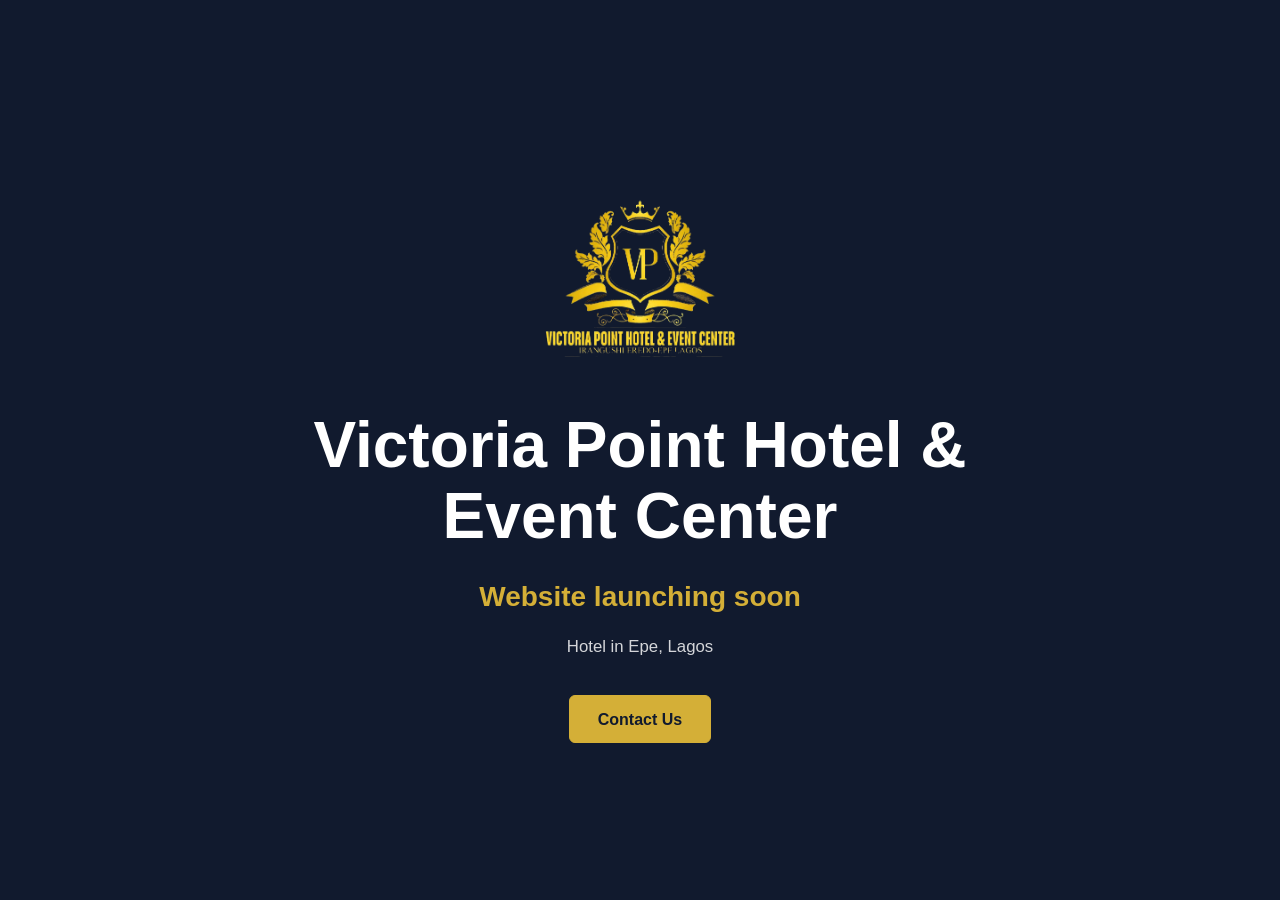
==== commit ed7a68b1: "Modify favicon links and add coming soon section Updated favicon and added a coming soon section wit" ====
--- a/index.html
+++ b/index.html
@@ -24,9 +24,7 @@
   <meta name="twitter:description" content="Premium rooms, event bookings, dining, pool access, and a vibrant lifestyle experience in Epe, Lagos." />
   <meta name="twitter:image" content="https://victoriapointhotelepe.com/images/victoria_pointlogo-removebg-preview.png" />
   <link rel="stylesheet" href="css/style.css" />
-  <link rel="icon" href="/favicon.ico" sizes="any">
-  <link rel="icon" type="image/png" sizes="48x48" href="/favicon-48x48.png">
-  <link rel="apple-touch-icon" sizes="180x180" href="/apple-touch-icon.png">
+  <link rel="icon" type="image/png" href="images/victoria_pointlogo-removebg-preview.png" />
   <script type="application/ld+json">
     {
       "@context": "https://schema.org",
@@ -80,392 +78,14 @@
   </script>
 </head>
 <body>
-<a class="skip-link" href="#main-content">Skip to main content</a>
-
-<nav class="navbar" role="navigation" aria-label="Main navigation">
-  <div class="container nav-inner">
-    <a href="index.html" class="nav-logo" aria-label="Victoria Point Home">
-      <span class="nav-logo-mark" aria-hidden="true">
-        <img src="images/victoria_pointlogo-removebg-preview.png" alt="" loading="eager" />
-      </span>
-      <span class="nav-logo-text">
-        <span class="logo-main">Victoria Point</span>
-        <span class="logo-sub">Hotel &amp; Event Center</span>
-      </span>
-    </a>
-
-    <button class="hamburger" aria-label="Toggle menu" aria-expanded="false" aria-controls="nav-links">
-      <span></span><span></span><span></span>
-    </button>
-
-    <ul class="nav-links" id="nav-links" role="list">
-      <li><a href="index.html" class="active">Home</a></li>
-      <li><a href="about.html">About Us</a></li>
-      <li><a href="services.html">Our Services</a></li>
-      <li><a href="contact.html" class="nav-cta">Contact Us</a></li>
-    </ul>
-  </div>
-</nav>
-
-<main id="main-content">
-<section class="hero" aria-label="Hero banner">
-  <div class="hero-bg" role="img" aria-label="Luxury hotel poolside view"></div>
-  <div class="hero-overlay"></div>
-  <div class="container">
-    <div class="hero-content">
-      <p class="hero-eyebrow">Victoria Point Experience</p>
-      <h1 class="hero-title">
-        Luxury Stay &amp; <em>Premium Hangout</em> Experience
-      </h1>
-      <p class="hero-sub">
-        From refined hotel suites to vibrant event spaces, a snooker lounge, pool, and gourmet dining , all under one roof. Your perfect escape starts here.
-      </p>
-      <div class="hero-btns">
-        <a href="contact.html" class="btn btn-primary" aria-label="Book a hotel room">
-          <svg viewBox="0 0 24 24" width="16" height="16" stroke="currentColor" fill="none" stroke-width="2.2"><path d="M3 9l9-7 9 7v11a2 2 0 01-2 2H5a2 2 0 01-2-2z"/><polyline points="9 22 9 12 15 12 15 22"/></svg>
-          Book a Room
-        </a>
-        <a href="services.html" class="btn btn-outline">
-          Reserve a Space
-          <svg viewBox="0 0 24 24" width="14" height="14" stroke="currentColor" fill="none" stroke-width="2.5"><polyline points="9 18 15 12 9 6"/></svg>
-        </a>
-      </div>
-    </div>
-  </div>
-</section>
-
-<div class="overview" aria-label="Key statistics">
-  <div class="container">
-    <div class="overview-grid stagger">
-      <div class="overview-item reveal">
-        <div class="overview-icon">
-          <svg viewBox="0 0 24 24"><path d="M3 9l9-7 9 7v11a2 2 0 01-2 2H5a2 2 0 01-2-2z"/></svg>
-        </div>
-        <div class="overview-num" data-count="8" data-suffix="+">0+</div>
-        <div class="overview-label">Premium Rooms</div>
-      </div>
-      <div class="overview-item reveal delay-1">
-        <div class="overview-icon">
-          <svg viewBox="0 0 24 24"><path d="M17 21v-2a4 4 0 00-4-4H5a4 4 0 00-4 4v2"/><circle cx="9" cy="7" r="4"/><path d="M23 21v-2a4 4 0 00-3-3.87"/><path d="M16 3.13a4 4 0 010 7.75"/></svg>
-        </div>
-        <div class="overview-num" data-count="100" data-suffix="+">0+</div>
-        <div class="overview-label">Happy Guests</div>
-      </div>
-      <div class="overview-item reveal delay-2">
-        <div class="overview-icon">
-          <svg viewBox="0 0 24 24"><rect x="3" y="4" width="18" height="18" rx="2" ry="2"/><line x1="16" y1="2" x2="16" y2="6"/><line x1="8" y1="2" x2="8" y2="6"/><line x1="3" y1="10" x2="21" y2="10"/></svg>
-        </div>
-        <div class="overview-num" data-count="30" data-suffix="+">0+</div>
-        <div class="overview-label">Events Hosted</div>
-      </div>
-      <div class="overview-item reveal delay-3">
-        <div class="overview-icon">
-          <svg viewBox="0 0 24 24"><path d="M5 16l1.5-4.5A2 2 0 0 1 8.4 10h7.2a2 2 0 0 1 1.9 1.5L19 16"/><path d="M3 16h18v3a1 1 0 0 1-1 1h-1v-2H5v2H4a1 1 0 0 1-1-1z"/><circle cx="7" cy="16.5" r="1"/><circle cx="17" cy="16.5" r="1"/></svg>
-        </div>
-        <div class="overview-num overview-num-text">Spacious</div>
-        <div class="overview-label">Car Parks</div>
-      </div>
-      <div class="overview-item reveal delay-4">
-        <div class="overview-icon">
-          <svg viewBox="0 0 24 24"><circle cx="12" cy="12" r="10"/><polyline points="12 6 12 12 16 14"/></svg>
-        </div>
-        <div class="overview-num">24/7</div>
-        <div class="overview-label">Service &amp; Support</div>
-      </div>
-    </div>
-  </div>
-</div>
-
-<section class="services-preview" id="services" aria-labelledby="svc-heading">
-  <div class="container">
-    <div class="text-center reveal">
-      <p class="section-label">What We Offer</p>
-      <h2 class="section-title" id="svc-heading">Everything You Need, All in One Place</h2>
-      <p class="section-sub">From a peaceful night's rest to a lively birthday bash , Victoria Point has the space, the style, and the service.</p>
-    </div>
-
-    <div class="services-carousel reveal">
-      <button class="services-nav services-nav-prev" type="button" aria-label="Show previous service">
-        <svg viewBox="0 0 24 24"><path d="M15 18l-6-6 6-6"/></svg>
-      </button>
-
-      <div class="services-grid stagger" data-services-track>
-
-      
-      <article class="svc-card reveal">
-        <div class="svc-img">
-          <img src="images/client-image-placeholder.svg" alt="Placeholder for luxury hotel room with king bed and warm lighting" loading="lazy" />
-          <span class="svc-badge">New Rooms</span>
-        </div>
-        <div class="svc-body">
-          <div class="svc-icon">
-            <svg viewBox="0 0 24 24"><path d="M3 9l9-7 9 7v11a2 2 0 01-2 2H5a2 2 0 01-2-2z"/><polyline points="9 22 9 12 15 12 15 22"/></svg>
-          </div>
-          <h3>Rooms &amp; Suites</h3>
-          <p>Spacious, air conditioned rooms with plush bedding, flat screen TVs, private bathrooms, and complimentary WiFi for a restful stay.</p>
-        </div>
-      </article>
-
-    
-
-      
-      <article class="svc-card reveal delay-1">
-        <div class="svc-img">
-          <img src="images/client-image-placeholder.svg" alt="Placeholder for decorated party hall with ambient lighting" loading="lazy" />
-          <span class="svc-badge">Popular</span>
-        </div>
-        <div class="svc-body">
-          <div class="svc-icon">
-            <svg viewBox="0 0 24 24"><path d="M22 12h-4l-3 9L9 3l-3 9H2"/></svg>
-          </div>
-          <h3>Party Hall Rental</h3>
-          <p>Our versatile event hall accommodates birthdays, hangouts, team gatherings, and more, fully equipped with sound, lighting, and decor support.</p>
-        </div>
-      </article>
-
-      
-      <article class="svc-card reveal delay-2">
-        <div class="svc-img">
-          <img src="images/snooker.webp" alt="Placeholder for green snooker table with cue balls" loading="lazy" />
-        </div>
-        <div class="svc-body">
-          <div class="svc-icon">
-            <svg viewBox="0 0 24 24"><circle cx="12" cy="12" r="10"/><circle cx="12" cy="12" r="3"/></svg>
-          </div>
-          <h3>Snooker Lounge</h3>
-          <p>Unwind with friends at our professionally maintained snooker tables. Relax, compete, and enjoy refreshments in a cool, stylish lounge setting.</p>
-        </div>
-      </article>
-
-      
-      <article class="svc-card reveal delay-3">
-        <div class="svc-img">
-          <img src="images/client-image-placeholder.svg" alt="Placeholder for outdoor swimming pool with blue water" loading="lazy" />
-        </div>
-        <div class="svc-body">
-          <div class="svc-icon">
-            <svg viewBox="0 0 24 24"><path d="M2 12h20M2 17s2-1 4-1 4 2 4 2 2-1 4-1 4 2 4 2M2 7s2-1 4-1 4 2 4 2 2-1 4-1 4 2 4 2"/></svg>
-          </div>
-          <h3>Swimming Pool</h3>
-          <p>Take a dip in our sparkling outdoor pool. Poolside chairs, towels, and refreshments make every swim a luxurious, refreshing experience.</p>
-        </div>
-      </article>
-
-      
-      <article class="svc-card reveal delay-4">
-        <div class="svc-img">
-          <img src="images/client-image-placeholder.svg" alt="Placeholder for gourmet food plating on a white table" loading="lazy" />
-        </div>
-        <div class="svc-body">
-          <div class="svc-icon">
-            <svg viewBox="0 0 24 24"><path d="M3 2v7c0 1.1.9 2 2 2h4a2 2 0 002-2V2"/><path d="M7 2v20"/><path d="M21 15V2s-5 2-5 8v5h5z"/></svg>
-          </div>
-          <h3>Kitchen &amp; Dining</h3>
-          <p>Savour freshly prepared local and continental dishes in our restaurant. Room service and event catering also available to complete your stay.</p>
-        </div>
-      </article>
-
-      </div>
-
-      <button class="services-nav services-nav-next" type="button" aria-label="Show next service">
-        <svg viewBox="0 0 24 24"><path d="M9 6l6 6-6 6"/></svg>
-      </button>
-    </div>
-  </div>
-</section>
-
-<section class="experience" aria-labelledby="exp-heading">
-  <div class="container">
-    <div class="experience-inner">
-      <div class="exp-images reveal-left">
-        <div class="exp-img-main">
-          <img src="images/client-image-placeholder.svg" alt="Placeholder for elegant hotel lobby interior" loading="lazy" />
-        </div>
-        <div class="exp-img-accent">
-          <img src="images/client-image-placeholder.svg" alt="Placeholder for outdoor terrace with lounge chairs" loading="lazy" />
-        </div>
-      </div>
-      <div class="exp-text reveal-right">
-        <p class="section-label">Our Promise</p>
-        <h2 class="section-title" id="exp-heading">Where Comfort Meets Vibrant Living</h2>
-        <div class="divider"></div>
-        <p class="section-sub">
-          Victoria Point isn't just a place to sleep , it's a destination. Whether you're here for a relaxing solo stay, a family vacation, or a lively birthday bash with your crew, we deliver a seamless blend of luxury and lifestyle.
-        </p>
-        <div class="exp-features stagger">
-          <div class="exp-feat reveal delay-1">
-            <svg viewBox="0 0 24 24"><path d="M22 11.08V12a10 10 0 11-5.93-9.14"/><polyline points="22 4 12 14.01 9 11.01"/></svg>
-            <span>24/7 Reception &amp; Security</span>
-          </div>
-          <div class="exp-feat reveal delay-2">
-            <svg viewBox="0 0 24 24"><path d="M22 11.08V12a10 10 0 11-5.93-9.14"/><polyline points="22 4 12 14.01 9 11.01"/></svg>
-            <span>Free High Speed WiFi</span>
-          </div>
-          <div class="exp-feat reveal delay-3">
-            <svg viewBox="0 0 24 24"><path d="M22 11.08V12a10 10 0 11-5.93-9.14"/><polyline points="22 4 12 14.01 9 11.01"/></svg>
-            <span>Ample Parking Space</span>
-          </div>
-          <div class="exp-feat reveal delay-4">
-            <svg viewBox="0 0 24 24"><path d="M22 11.08V12a10 10 0 11-5.93-9.14"/><polyline points="22 4 12 14.01 9 11.01"/></svg>
-            <span>Daily Housekeeping</span>
-          </div>
-          <div class="exp-feat reveal delay-5">
-            <svg viewBox="0 0 24 24"><path d="M22 11.08V12a10 10 0 11-5.93-9.14"/><polyline points="22 4 12 14.01 9 11.01"/></svg>
-            <span>Event Decoration Support</span>
-          </div>
-          <div class="exp-feat reveal delay-5">
-            <svg viewBox="0 0 24 24"><path d="M22 11.08V12a10 10 0 11-5.93-9.14"/><polyline points="22 4 12 14.01 9 11.01"/></svg>
-            <span>Pool &amp; Lounge Access</span>
-          </div>
-        </div>
-        <div style="margin-top: 36px;">
-          <a href="about.html" class="btn btn-teal">Our Story
-            <svg viewBox="0 0 24 24" width="14" height="14" stroke="currentColor" fill="none" stroke-width="2.5"><polyline points="9 18 15 12 9 6"/></svg>
-          </a>
-        </div>
-      </div>
-    </div>
-  </div>
-</section>
-
-<section class="gallery-preview" aria-labelledby="gallery-heading">
-  <div class="container">
-    <div class="text-center reveal">
-      <p class="section-label">Gallery</p>
-      <h2 class="section-title" id="gallery-heading">A Glimpse of Victoria Point</h2>
-      <p class="section-sub">Every corner is crafted for your comfort and delight.</p>
-    </div>
-    <div class="gallery-grid reveal">
-      <div class="gallery-item">
-        <img src="images/nightpool.jpg" alt="Placeholder for hotel swimming pool with lights" loading="lazy" />
-        <div class="gallery-overlay"><span>Swimming Pool</span></div>
-      </div>
-      <div class="gallery-item">
-        <img src="images/client-image-placeholder.svg" alt="Placeholder for luxury hotel room interior" loading="lazy" />
-        <div class="gallery-overlay"><span>Guest Rooms</span></div>
-      </div>
-      <div class="gallery-item">
-        <img src="images/client-image-placeholder.svg" alt="Placeholder for hotel restaurant interior" loading="lazy" />
-        <div class="gallery-overlay"><span>Restaurant</span></div>
-      </div>
-      <div class="gallery-item">
-        <img src="images/client-image-placeholder.svg" alt="Placeholder for party hall with decorations" loading="lazy" />
-        <div class="gallery-overlay"><span>Event Hall</span></div>
-      </div>
-      <div class="gallery-item">
-        <img src="images/client-image-placeholder.svg" alt="Placeholder for lounge area with sofas" loading="lazy" />
-        <div class="gallery-overlay"><span>Chill Lounge</span></div>
-      </div>
-    </div>
-  </div>
-</section>
-
-<section class="testimonials" aria-labelledby="testi-heading">
-  <div class="container">
-    <div class="text-center reveal">
-      <p class="section-label">Guest Reviews</p>
-      <h2 class="section-title" id="testi-heading">What Our Guests Say</h2>
-      <p class="section-sub">Don't just take our word for it , here's what people experience at Victoria Point.</p>
-    </div>
-    <div class="testi-grid stagger">
-      <article class="testi-card reveal">
-        <div class="testi-stars" aria-label="5 stars">
-          <svg viewBox="0 0 24 24"><polygon points="12 2 15.09 8.26 22 9.27 17 14.14 18.18 21.02 12 17.77 5.82 21.02 7 14.14 2 9.27 8.91 8.26 12 2"/></svg>
-          <svg viewBox="0 0 24 24"><polygon points="12 2 15.09 8.26 22 9.27 17 14.14 18.18 21.02 12 17.77 5.82 21.02 7 14.14 2 9.27 8.91 8.26 12 2"/></svg>
-          <svg viewBox="0 0 24 24"><polygon points="12 2 15.09 8.26 22 9.27 17 14.14 18.18 21.02 12 17.77 5.82 21.02 7 14.14 2 9.27 8.91 8.26 12 2"/></svg>
-          <svg viewBox="0 0 24 24"><polygon points="12 2 15.09 8.26 22 9.27 17 14.14 18.18 21.02 12 17.77 5.82 21.02 7 14.14 2 9.27 8.91 8.26 12 2"/></svg>
-          <svg viewBox="0 0 24 24"><polygon points="12 2 15.09 8.26 22 9.27 17 14.14 18.18 21.02 12 17.77 5.82 21.02 7 14.14 2 9.27 8.91 8.26 12 2"/></svg>
-        </div>
-        <p class="testi-text">"We celebrated my wife's birthday at Victoria Point and it was absolutely fantastic. The hall was beautifully arranged, the food was amazing, and the staff were super attentive. 10/10!"</p>
-        <div class="testi-author">
-          <div class="testi-avatar"><img src="images/client-avatar-placeholder.svg" alt="Placeholder for Emeka O." loading="lazy" /></div>
-          <div class="testi-author-info">
-            <p class="name">Emeka O.</p>
-            <p class="role">Event Guest</p>
-          </div>
-        </div>
-      </article>
-
-      <article class="testi-card reveal delay-1">
-        <div class="testi-stars" aria-label="5 stars">
-          <svg viewBox="0 0 24 24"><polygon points="12 2 15.09 8.26 22 9.27 17 14.14 18.18 21.02 12 17.77 5.82 21.02 7 14.14 2 9.27 8.91 8.26 12 2"/></svg>
-          <svg viewBox="0 0 24 24"><polygon points="12 2 15.09 8.26 22 9.27 17 14.14 18.18 21.02 12 17.77 5.82 21.02 7 14.14 2 9.27 8.91 8.26 12 2"/></svg>
-          <svg viewBox="0 0 24 24"><polygon points="12 2 15.09 8.26 22 9.27 17 14.14 18.18 21.02 12 17.77 5.82 21.02 7 14.14 2 9.27 8.91 8.26 12 2"/></svg>
-          <svg viewBox="0 0 24 24"><polygon points="12 2 15.09 8.26 22 9.27 17 14.14 18.18 21.02 12 17.77 5.82 21.02 7 14.14 2 9.27 8.91 8.26 12 2"/></svg>
-          <svg viewBox="0 0 24 24"><polygon points="12 2 15.09 8.26 22 9.27 17 14.14 18.18 21.02 12 17.77 5.82 21.02 7 14.14 2 9.27 8.91 8.26 12 2"/></svg>
-        </div>
-        <p class="testi-text">"The rooms are clean, comfortable, and great value. I spent the weekend with the snooker lounge and pool , didn't want to leave. Victoria Point is my favorite spot now."</p>
-        <div class="testi-author">
-          <div class="testi-avatar"><img src="images/client-avatar-placeholder.svg" alt="Placeholder for Adaeze K." loading="lazy" /></div>
-          <div class="testi-author-info">
-            <p class="name">Adaeze K.</p>
-            <p class="role">Hotel Guest</p>
-          </div>
-        </div>
-      </article>
-
-      <article class="testi-card reveal delay-2">
-        <div class="testi-stars" aria-label="5 stars">
-          <svg viewBox="0 0 24 24"><polygon points="12 2 15.09 8.26 22 9.27 17 14.14 18.18 21.02 12 17.77 5.82 21.02 7 14.14 2 9.27 8.91 8.26 12 2"/></svg>
-          <svg viewBox="0 0 24 24"><polygon points="12 2 15.09 8.26 22 9.27 17 14.14 18.18 21.02 12 17.77 5.82 21.02 7 14.14 2 9.27 8.91 8.26 12 2"/></svg>
-          <svg viewBox="0 0 24 24"><polygon points="12 2 15.09 8.26 22 9.27 17 14.14 18.18 21.02 12 17.77 5.82 21.02 7 14.14 2 9.27 8.91 8.26 12 2"/></svg>
-          <svg viewBox="0 0 24 24"><polygon points="12 2 15.09 8.26 22 9.27 17 14.14 18.18 21.02 12 17.77 5.82 21.02 7 14.14 2 9.27 8.91 8.26 12 2"/></svg>
-          <svg viewBox="0 0 24 24"><polygon points="12 2 15.09 8.26 22 9.27 17 14.14 18.18 21.02 12 17.77 5.82 21.02 7 14.14 2 9.27 8.91 8.26 12 2"/></svg>
-        </div>
-        <p class="testi-text">"Our team hangout at Victoria Point was the best decision. The kitchen service was prompt, the food delicious, and the whole vibe , premium yet affordable. Highly recommend!"</p>
-        <div class="testi-author">
-          <div class="testi-avatar"><img src="images/client-avatar-placeholder.svg" alt="Placeholder for Tunde A." loading="lazy" /></div>
-          <div class="testi-author-info">
-            <p class="name">Tunde A.</p>
-            <p class="role">Corporate Guest</p>
-          </div>
-        </div>
-      </article>
-    </div>
-  </div>
-</section>
-
-<section class="cta-section" aria-labelledby="cta-heading">
-  <div class="container">
-    <div class="cta-inner reveal">
-      <div class="cta-text">
-        <p class="section-label" style="color: var(--gold);">Ready to Experience It?</p>
-        <h2 class="section-title" id="cta-heading">Plan Your Stay or Event Today</h2>
-        <p class="section-sub">Get in touch with our team for availability, pricing, and reservations. We'll make sure every detail is perfect.</p>
-      </div>
-      <div class="cta-btns">
-        <a href="contact.html" class="btn btn-primary">Book Now</a>
-        <a href="services.html" class="btn btn-outline">View All Services</a>
-      </div>
-    </div>
-  </div>
-</section>
-
+<main style="position: fixed; inset: 0; display: flex; align-items: center; justify-content: center; min-height: 100vh; padding: 32px; box-sizing: border-box; background: #111a2e; color: #ffffff; font-family: Arial, Helvetica, sans-serif; text-align: center;">
+  <section aria-label="Coming soon" style="width: 100%; max-width: 720px;">
+    <img src="images/victoria_pointlogo-removebg-preview.png" alt="Victoria Point Hotel &amp; Event Center logo" style="width: min(220px, 62vw); height: auto; margin: 0 auto 28px; display: block;" />
+    <h1 style="margin: 0; color: #ffffff; font-size: clamp(2rem, 6vw, 4rem); line-height: 1.1; font-weight: 700;">Victoria Point Hotel &amp; Event Center</h1>
+    <p style="margin: 22px 0 0; color: #d4af37; font-size: clamp(1.25rem, 3vw, 1.75rem); font-weight: 600;">Website launching soon</p>
+    <p style="margin: 12px 0 34px; color: rgba(255, 255, 255, 0.82); font-size: 1.05rem;">Hotel in Epe, Lagos</p>
+    <a href="https://wa.me/2348166515206" style="display: inline-flex; align-items: center; justify-content: center; min-height: 48px; padding: 0 28px; border: 1px solid #d4af37; border-radius: 6px; background: #d4af37; color: #111a2e; font-size: 1rem; font-weight: 700; text-decoration: none;">Contact Us</a>
+  </section>
 </main>
-
-<footer class="footer" role="contentinfo">
-  <div class="container">
-    <div class="footer-grid">
-      <div class="footer-social" aria-label="Social media links">
-        <a href="https://www.facebook.com/victoriapointhotel" class="social-btn" aria-label="Facebook" target="_blank" rel="noopener noreferrer">
-          <svg viewBox="0 0 24 24"><path d="M18 2h-3a5 5 0 00-5 5v3H7v4h3v8h4v-8h3l1-4h-4V7a1 1 0 011-1h3z"/></svg>
-        </a>
-        <a href="https://www.instagram.com/victoriapointhotel" class="social-btn" aria-label="Instagram" target="_blank" rel="noopener noreferrer">
-          <svg viewBox="0 0 24 24"><rect x="2" y="2" width="20" height="20" rx="5" ry="5"/><path d="M16 11.37A4 4 0 1112.63 8 4 4 0 0116 11.37z"/><line x1="17.5" y1="6.5" x2="17.51" y2="6.5"/></svg>
-        </a>
-        
-        <a href="https://wa.me/2348166515206" class="social-btn" aria-label="WhatsApp" target="_blank" rel="noopener noreferrer">
-          <svg viewBox="0 0 24 24"><path d="M21 11.5a8.38 8.38 0 01-.9 3.8 8.5 8.5 0 01-7.6 4.7 8.38 8.38 0 01-3.8-.9L3 21l1.9-5.7a8.38 8.38 0 01-.9-3.8 8.5 8.5 0 014.7-7.6 8.38 8.38 0 013.8-.9h.5a8.48 8.48 0 018 8v.5z"/></svg>
-        </a>
-      </div>
-    </div>
-
-    <div class="footer-bottom">
-      <p>&copy; 2026 Victoria Point Hotel &amp; Event Center. All rights reserved.</p>
-    </div>
-  </div>
-</footer>
-
-<script src="js/main.js" defer></script>
 </body>
 </html>
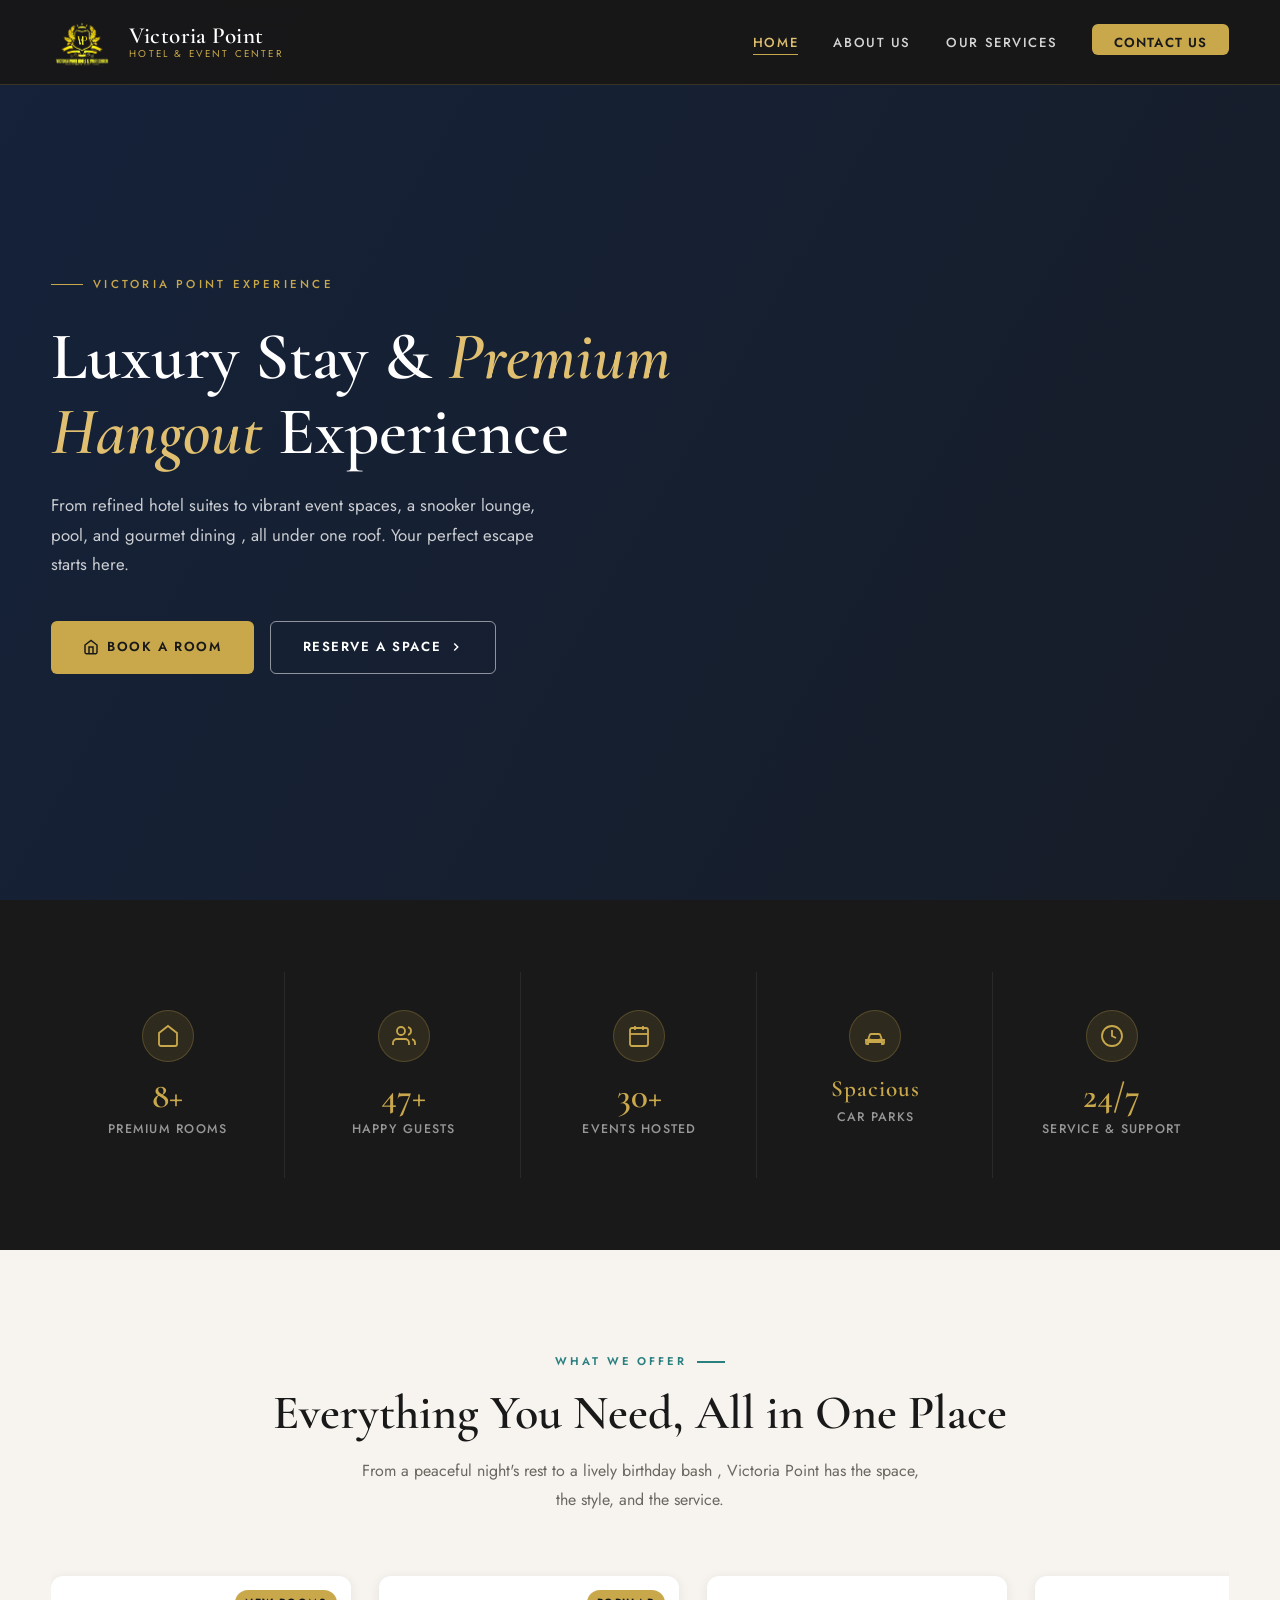
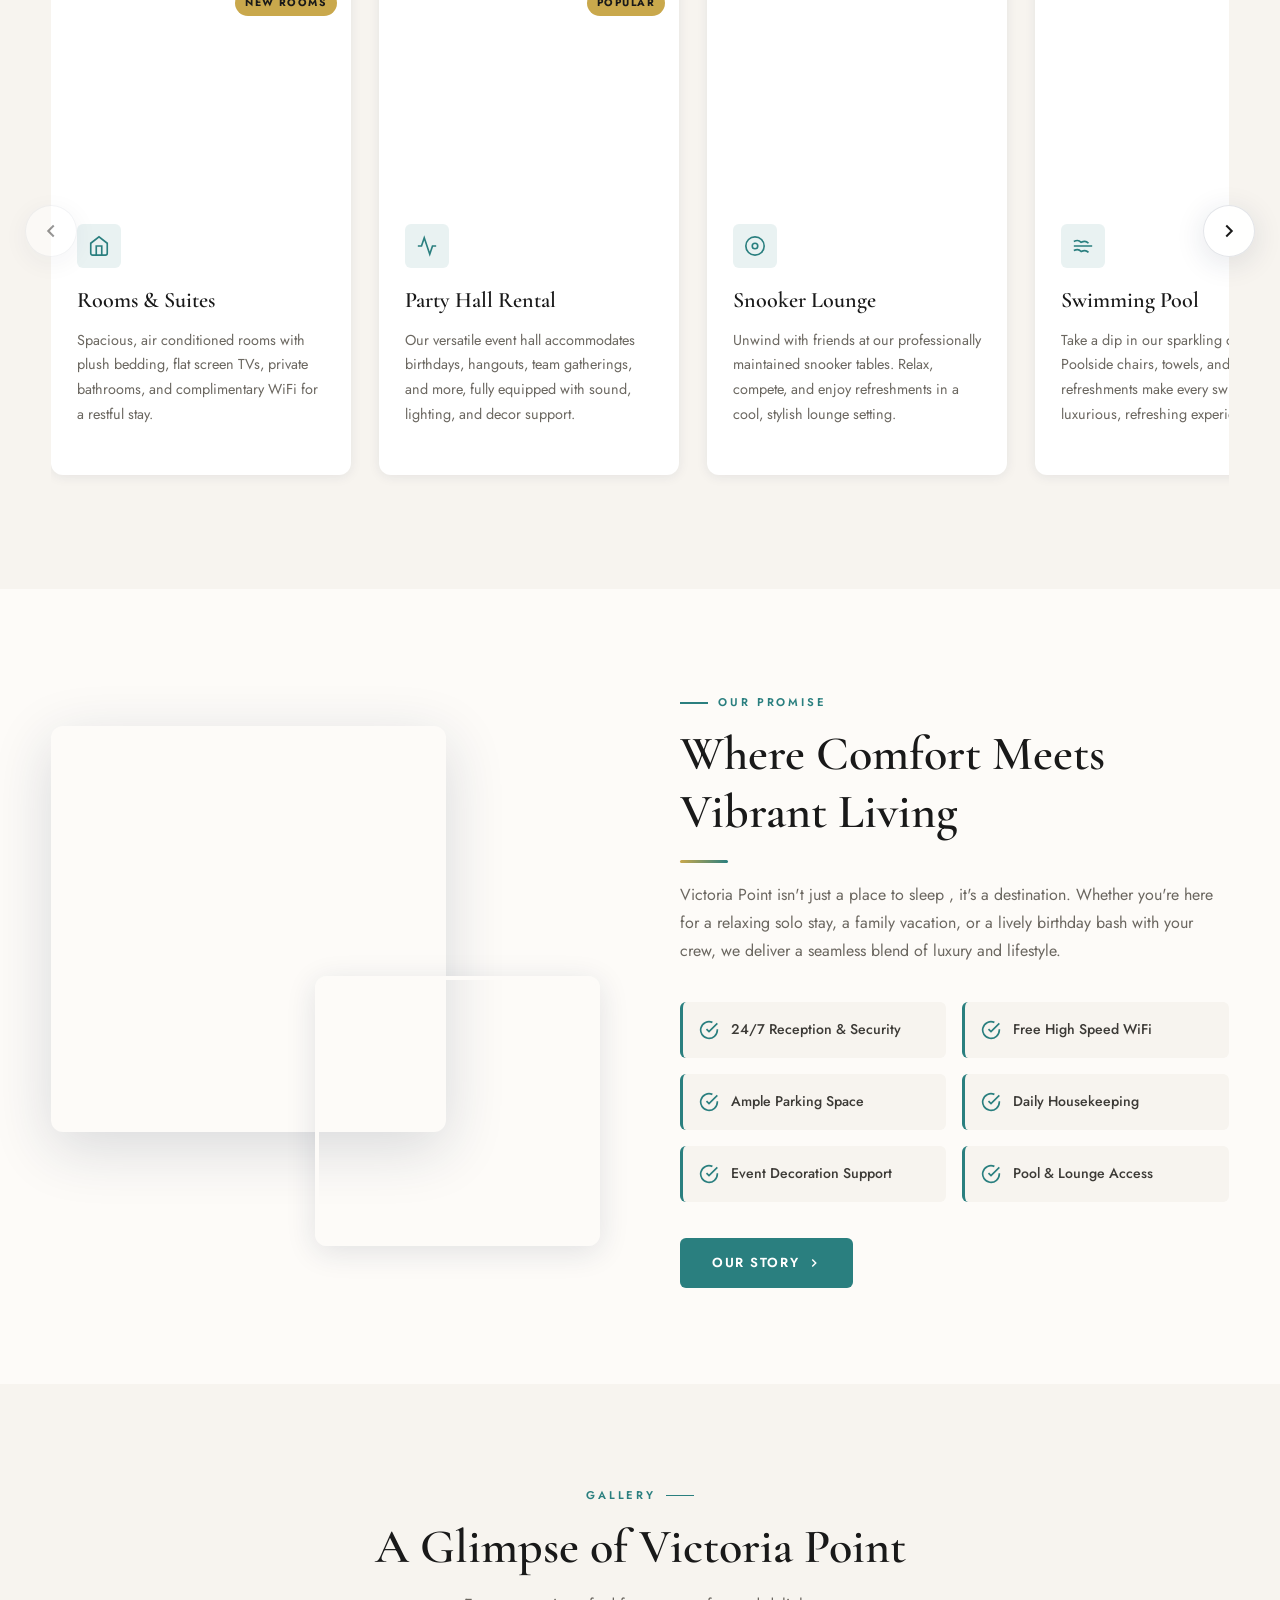
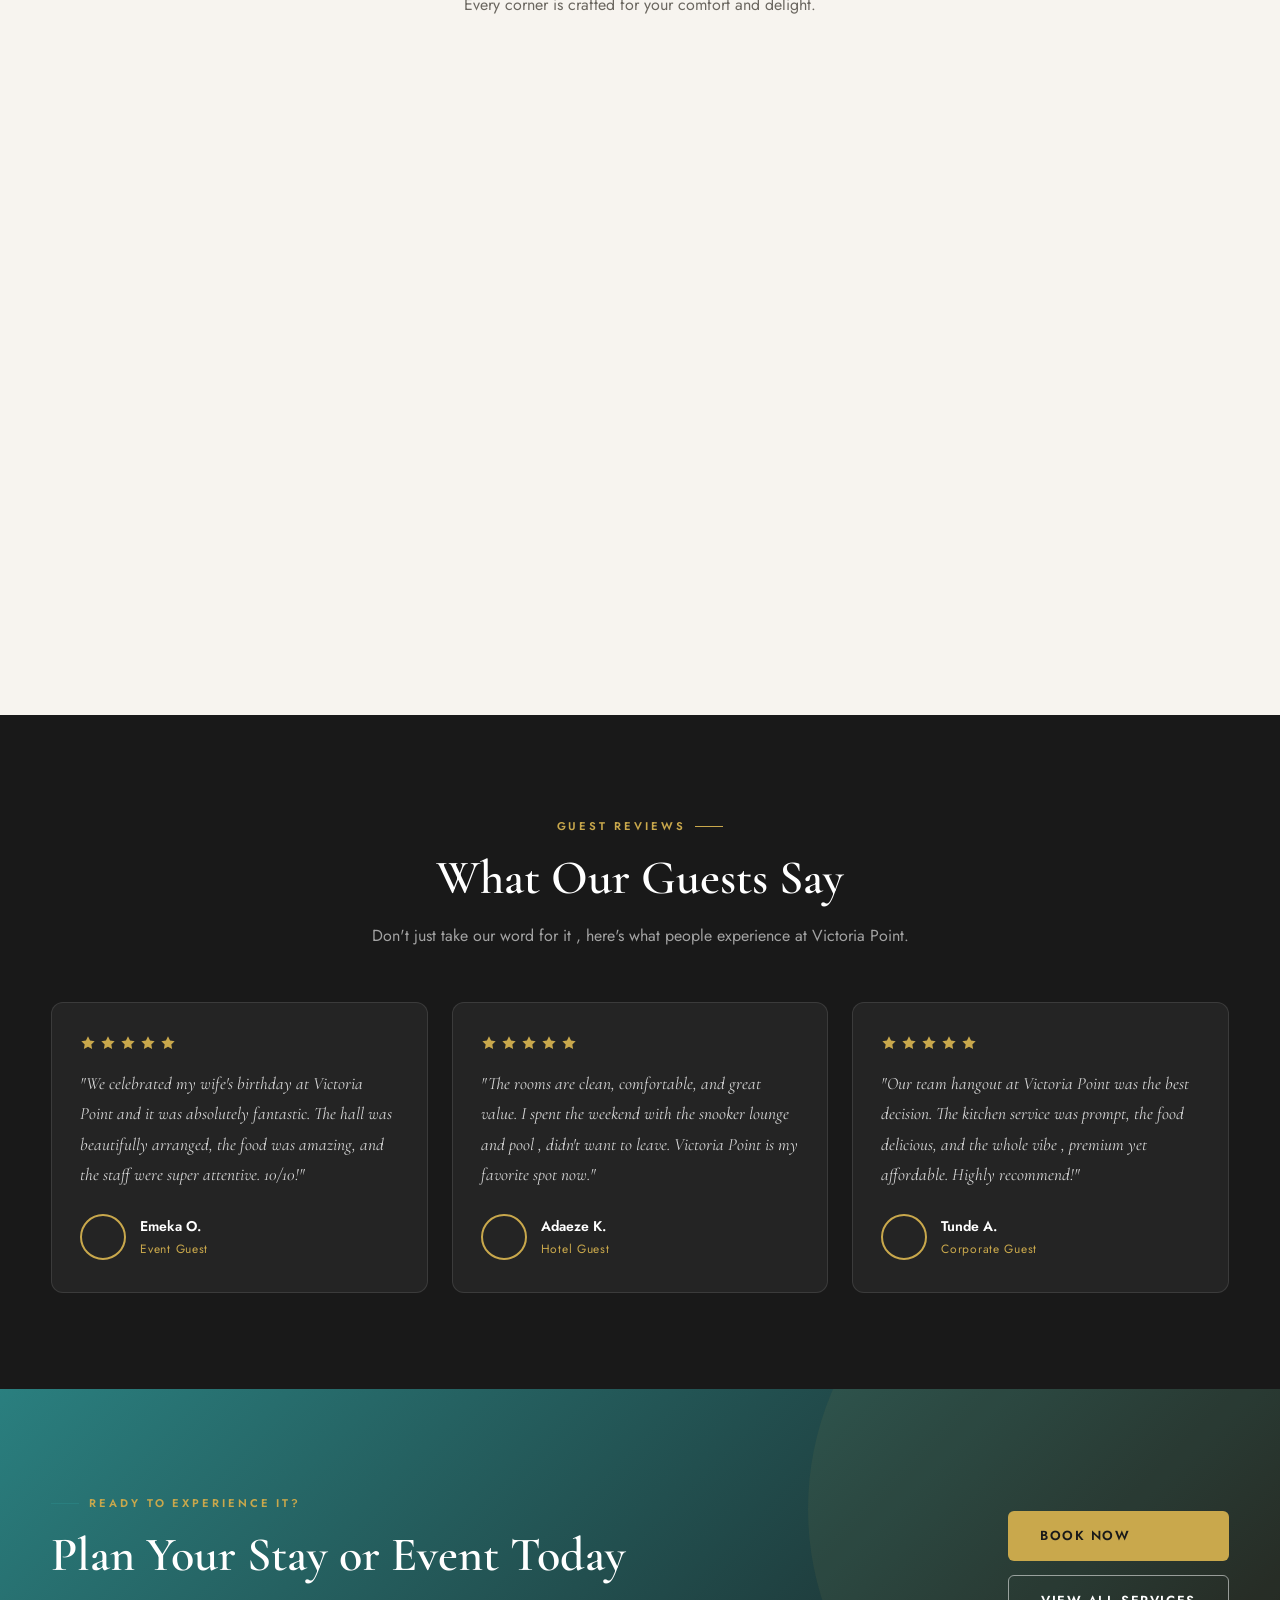
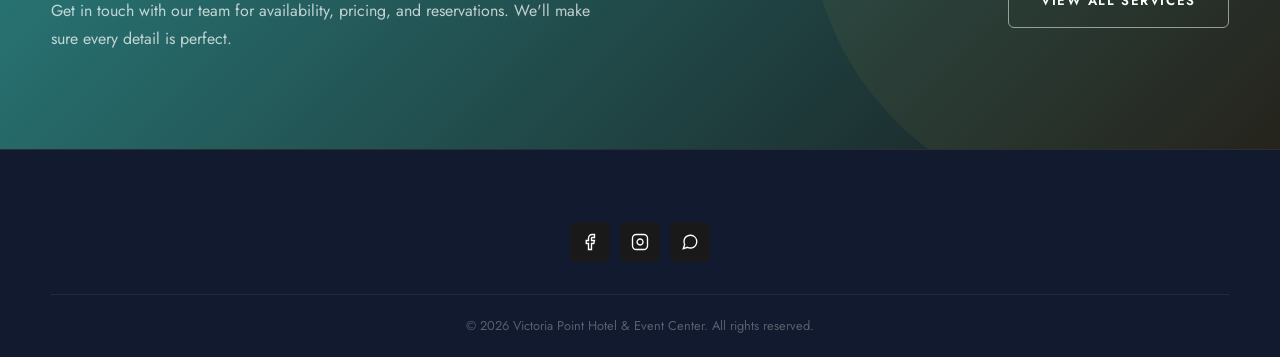
==== commit 3b7876b5: "Update favicon links and add navigation structure" ====
--- a/index.html
+++ b/index.html
@@ -24,7 +24,9 @@
   <meta name="twitter:description" content="Premium rooms, event bookings, dining, pool access, and a vibrant lifestyle experience in Epe, Lagos." />
   <meta name="twitter:image" content="https://victoriapointhotelepe.com/images/victoria_pointlogo-removebg-preview.png" />
   <link rel="stylesheet" href="css/style.css" />
-  <link rel="icon" type="image/png" href="images/victoria_pointlogo-removebg-preview.png" />
+  <link rel="icon" href="/favicon.ico" sizes="any">
+  <link rel="icon" type="image/png" sizes="48x48" href="/favicon-48x48.png">
+  <link rel="apple-touch-icon" sizes="180x180" href="/apple-touch-icon.png">
   <script type="application/ld+json">
     {
       "@context": "https://schema.org",
@@ -78,14 +80,392 @@
   </script>
 </head>
 <body>
-<main style="position: fixed; inset: 0; display: flex; align-items: center; justify-content: center; min-height: 100vh; padding: 32px; box-sizing: border-box; background: #111a2e; color: #ffffff; font-family: Arial, Helvetica, sans-serif; text-align: center;">
-  <section aria-label="Coming soon" style="width: 100%; max-width: 720px;">
-    <img src="images/victoria_pointlogo-removebg-preview.png" alt="Victoria Point Hotel &amp; Event Center logo" style="width: min(220px, 62vw); height: auto; margin: 0 auto 28px; display: block;" />
-    <h1 style="margin: 0; color: #ffffff; font-size: clamp(2rem, 6vw, 4rem); line-height: 1.1; font-weight: 700;">Victoria Point Hotel &amp; Event Center</h1>
-    <p style="margin: 22px 0 0; color: #d4af37; font-size: clamp(1.25rem, 3vw, 1.75rem); font-weight: 600;">Website launching soon</p>
-    <p style="margin: 12px 0 34px; color: rgba(255, 255, 255, 0.82); font-size: 1.05rem;">Hotel in Epe, Lagos</p>
-    <a href="https://wa.me/2348166515206" style="display: inline-flex; align-items: center; justify-content: center; min-height: 48px; padding: 0 28px; border: 1px solid #d4af37; border-radius: 6px; background: #d4af37; color: #111a2e; font-size: 1rem; font-weight: 700; text-decoration: none;">Contact Us</a>
-  </section>
+<a class="skip-link" href="#main-content">Skip to main content</a>
+
+<nav class="navbar" role="navigation" aria-label="Main navigation">
+  <div class="container nav-inner">
+    <a href="index.html" class="nav-logo" aria-label="Victoria Point Home">
+      <span class="nav-logo-mark" aria-hidden="true">
+        <img src="images/victoria_pointlogo-removebg-preview.png" alt="" loading="eager" />
+      </span>
+      <span class="nav-logo-text">
+        <span class="logo-main">Victoria Point</span>
+        <span class="logo-sub">Hotel &amp; Event Center</span>
+      </span>
+    </a>
+
+    <button class="hamburger" aria-label="Toggle menu" aria-expanded="false" aria-controls="nav-links">
+      <span></span><span></span><span></span>
+    </button>
+
+    <ul class="nav-links" id="nav-links" role="list">
+      <li><a href="index.html" class="active">Home</a></li>
+      <li><a href="about.html">About Us</a></li>
+      <li><a href="services.html">Our Services</a></li>
+      <li><a href="contact.html" class="nav-cta">Contact Us</a></li>
+    </ul>
+  </div>
+</nav>
+
+<main id="main-content">
+<section class="hero" aria-label="Hero banner">
+  <div class="hero-bg" role="img" aria-label="Luxury hotel poolside view"></div>
+  <div class="hero-overlay"></div>
+  <div class="container">
+    <div class="hero-content">
+      <p class="hero-eyebrow">Victoria Point Experience</p>
+      <h1 class="hero-title">
+        Luxury Stay &amp; <em>Premium Hangout</em> Experience
+      </h1>
+      <p class="hero-sub">
+        From refined hotel suites to vibrant event spaces, a snooker lounge, pool, and gourmet dining , all under one roof. Your perfect escape starts here.
+      </p>
+      <div class="hero-btns">
+        <a href="contact.html" class="btn btn-primary" aria-label="Book a hotel room">
+          <svg viewBox="0 0 24 24" width="16" height="16" stroke="currentColor" fill="none" stroke-width="2.2"><path d="M3 9l9-7 9 7v11a2 2 0 01-2 2H5a2 2 0 01-2-2z"/><polyline points="9 22 9 12 15 12 15 22"/></svg>
+          Book a Room
+        </a>
+        <a href="services.html" class="btn btn-outline">
+          Reserve a Space
+          <svg viewBox="0 0 24 24" width="14" height="14" stroke="currentColor" fill="none" stroke-width="2.5"><polyline points="9 18 15 12 9 6"/></svg>
+        </a>
+      </div>
+    </div>
+  </div>
+</section>
+
+<div class="overview" aria-label="Key statistics">
+  <div class="container">
+    <div class="overview-grid stagger">
+      <div class="overview-item reveal">
+        <div class="overview-icon">
+          <svg viewBox="0 0 24 24"><path d="M3 9l9-7 9 7v11a2 2 0 01-2 2H5a2 2 0 01-2-2z"/></svg>
+        </div>
+        <div class="overview-num" data-count="8" data-suffix="+">0+</div>
+        <div class="overview-label">Premium Rooms</div>
+      </div>
+      <div class="overview-item reveal delay-1">
+        <div class="overview-icon">
+          <svg viewBox="0 0 24 24"><path d="M17 21v-2a4 4 0 00-4-4H5a4 4 0 00-4 4v2"/><circle cx="9" cy="7" r="4"/><path d="M23 21v-2a4 4 0 00-3-3.87"/><path d="M16 3.13a4 4 0 010 7.75"/></svg>
+        </div>
+        <div class="overview-num" data-count="100" data-suffix="+">0+</div>
+        <div class="overview-label">Happy Guests</div>
+      </div>
+      <div class="overview-item reveal delay-2">
+        <div class="overview-icon">
+          <svg viewBox="0 0 24 24"><rect x="3" y="4" width="18" height="18" rx="2" ry="2"/><line x1="16" y1="2" x2="16" y2="6"/><line x1="8" y1="2" x2="8" y2="6"/><line x1="3" y1="10" x2="21" y2="10"/></svg>
+        </div>
+        <div class="overview-num" data-count="30" data-suffix="+">0+</div>
+        <div class="overview-label">Events Hosted</div>
+      </div>
+      <div class="overview-item reveal delay-3">
+        <div class="overview-icon">
+          <svg viewBox="0 0 24 24"><path d="M5 16l1.5-4.5A2 2 0 0 1 8.4 10h7.2a2 2 0 0 1 1.9 1.5L19 16"/><path d="M3 16h18v3a1 1 0 0 1-1 1h-1v-2H5v2H4a1 1 0 0 1-1-1z"/><circle cx="7" cy="16.5" r="1"/><circle cx="17" cy="16.5" r="1"/></svg>
+        </div>
+        <div class="overview-num overview-num-text">Spacious</div>
+        <div class="overview-label">Car Parks</div>
+      </div>
+      <div class="overview-item reveal delay-4">
+        <div class="overview-icon">
+          <svg viewBox="0 0 24 24"><circle cx="12" cy="12" r="10"/><polyline points="12 6 12 12 16 14"/></svg>
+        </div>
+        <div class="overview-num">24/7</div>
+        <div class="overview-label">Service &amp; Support</div>
+      </div>
+    </div>
+  </div>
+</div>
+
+<section class="services-preview" id="services" aria-labelledby="svc-heading">
+  <div class="container">
+    <div class="text-center reveal">
+      <p class="section-label">What We Offer</p>
+      <h2 class="section-title" id="svc-heading">Everything You Need, All in One Place</h2>
+      <p class="section-sub">From a peaceful night's rest to a lively birthday bash , Victoria Point has the space, the style, and the service.</p>
+    </div>
+
+    <div class="services-carousel reveal">
+      <button class="services-nav services-nav-prev" type="button" aria-label="Show previous service">
+        <svg viewBox="0 0 24 24"><path d="M15 18l-6-6 6-6"/></svg>
+      </button>
+
+      <div class="services-grid stagger" data-services-track>
+
+      
+      <article class="svc-card reveal">
+        <div class="svc-img">
+          <img src="images/client-image-placeholder.svg" alt="Placeholder for luxury hotel room with king bed and warm lighting" loading="lazy" />
+          <span class="svc-badge">New Rooms</span>
+        </div>
+        <div class="svc-body">
+          <div class="svc-icon">
+            <svg viewBox="0 0 24 24"><path d="M3 9l9-7 9 7v11a2 2 0 01-2 2H5a2 2 0 01-2-2z"/><polyline points="9 22 9 12 15 12 15 22"/></svg>
+          </div>
+          <h3>Rooms &amp; Suites</h3>
+          <p>Spacious, air conditioned rooms with plush bedding, flat screen TVs, private bathrooms, and complimentary WiFi for a restful stay.</p>
+        </div>
+      </article>
+
+    
+
+      
+      <article class="svc-card reveal delay-1">
+        <div class="svc-img">
+          <img src="images/client-image-placeholder.svg" alt="Placeholder for decorated party hall with ambient lighting" loading="lazy" />
+          <span class="svc-badge">Popular</span>
+        </div>
+        <div class="svc-body">
+          <div class="svc-icon">
+            <svg viewBox="0 0 24 24"><path d="M22 12h-4l-3 9L9 3l-3 9H2"/></svg>
+          </div>
+          <h3>Party Hall Rental</h3>
+          <p>Our versatile event hall accommodates birthdays, hangouts, team gatherings, and more, fully equipped with sound, lighting, and decor support.</p>
+        </div>
+      </article>
+
+      
+      <article class="svc-card reveal delay-2">
+        <div class="svc-img">
+          <img src="images/snooker.webp" alt="Placeholder for green snooker table with cue balls" loading="lazy" />
+        </div>
+        <div class="svc-body">
+          <div class="svc-icon">
+            <svg viewBox="0 0 24 24"><circle cx="12" cy="12" r="10"/><circle cx="12" cy="12" r="3"/></svg>
+          </div>
+          <h3>Snooker Lounge</h3>
+          <p>Unwind with friends at our professionally maintained snooker tables. Relax, compete, and enjoy refreshments in a cool, stylish lounge setting.</p>
+        </div>
+      </article>
+
+      
+      <article class="svc-card reveal delay-3">
+        <div class="svc-img">
+          <img src="images/client-image-placeholder.svg" alt="Placeholder for outdoor swimming pool with blue water" loading="lazy" />
+        </div>
+        <div class="svc-body">
+          <div class="svc-icon">
+            <svg viewBox="0 0 24 24"><path d="M2 12h20M2 17s2-1 4-1 4 2 4 2 2-1 4-1 4 2 4 2M2 7s2-1 4-1 4 2 4 2 2-1 4-1 4 2 4 2"/></svg>
+          </div>
+          <h3>Swimming Pool</h3>
+          <p>Take a dip in our sparkling outdoor pool. Poolside chairs, towels, and refreshments make every swim a luxurious, refreshing experience.</p>
+        </div>
+      </article>
+
+      
+      <article class="svc-card reveal delay-4">
+        <div class="svc-img">
+          <img src="images/client-image-placeholder.svg" alt="Placeholder for gourmet food plating on a white table" loading="lazy" />
+        </div>
+        <div class="svc-body">
+          <div class="svc-icon">
+            <svg viewBox="0 0 24 24"><path d="M3 2v7c0 1.1.9 2 2 2h4a2 2 0 002-2V2"/><path d="M7 2v20"/><path d="M21 15V2s-5 2-5 8v5h5z"/></svg>
+          </div>
+          <h3>Kitchen &amp; Dining</h3>
+          <p>Savour freshly prepared local and continental dishes in our restaurant. Room service and event catering also available to complete your stay.</p>
+        </div>
+      </article>
+
+      </div>
+
+      <button class="services-nav services-nav-next" type="button" aria-label="Show next service">
+        <svg viewBox="0 0 24 24"><path d="M9 6l6 6-6 6"/></svg>
+      </button>
+    </div>
+  </div>
+</section>
+
+<section class="experience" aria-labelledby="exp-heading">
+  <div class="container">
+    <div class="experience-inner">
+      <div class="exp-images reveal-left">
+        <div class="exp-img-main">
+          <img src="images/client-image-placeholder.svg" alt="Placeholder for elegant hotel lobby interior" loading="lazy" />
+        </div>
+        <div class="exp-img-accent">
+          <img src="images/client-image-placeholder.svg" alt="Placeholder for outdoor terrace with lounge chairs" loading="lazy" />
+        </div>
+      </div>
+      <div class="exp-text reveal-right">
+        <p class="section-label">Our Promise</p>
+        <h2 class="section-title" id="exp-heading">Where Comfort Meets Vibrant Living</h2>
+        <div class="divider"></div>
+        <p class="section-sub">
+          Victoria Point isn't just a place to sleep , it's a destination. Whether you're here for a relaxing solo stay, a family vacation, or a lively birthday bash with your crew, we deliver a seamless blend of luxury and lifestyle.
+        </p>
+        <div class="exp-features stagger">
+          <div class="exp-feat reveal delay-1">
+            <svg viewBox="0 0 24 24"><path d="M22 11.08V12a10 10 0 11-5.93-9.14"/><polyline points="22 4 12 14.01 9 11.01"/></svg>
+            <span>24/7 Reception &amp; Security</span>
+          </div>
+          <div class="exp-feat reveal delay-2">
+            <svg viewBox="0 0 24 24"><path d="M22 11.08V12a10 10 0 11-5.93-9.14"/><polyline points="22 4 12 14.01 9 11.01"/></svg>
+            <span>Free High Speed WiFi</span>
+          </div>
+          <div class="exp-feat reveal delay-3">
+            <svg viewBox="0 0 24 24"><path d="M22 11.08V12a10 10 0 11-5.93-9.14"/><polyline points="22 4 12 14.01 9 11.01"/></svg>
+            <span>Ample Parking Space</span>
+          </div>
+          <div class="exp-feat reveal delay-4">
+            <svg viewBox="0 0 24 24"><path d="M22 11.08V12a10 10 0 11-5.93-9.14"/><polyline points="22 4 12 14.01 9 11.01"/></svg>
+            <span>Daily Housekeeping</span>
+          </div>
+          <div class="exp-feat reveal delay-5">
+            <svg viewBox="0 0 24 24"><path d="M22 11.08V12a10 10 0 11-5.93-9.14"/><polyline points="22 4 12 14.01 9 11.01"/></svg>
+            <span>Event Decoration Support</span>
+          </div>
+          <div class="exp-feat reveal delay-5">
+            <svg viewBox="0 0 24 24"><path d="M22 11.08V12a10 10 0 11-5.93-9.14"/><polyline points="22 4 12 14.01 9 11.01"/></svg>
+            <span>Pool &amp; Lounge Access</span>
+          </div>
+        </div>
+        <div style="margin-top: 36px;">
+          <a href="about.html" class="btn btn-teal">Our Story
+            <svg viewBox="0 0 24 24" width="14" height="14" stroke="currentColor" fill="none" stroke-width="2.5"><polyline points="9 18 15 12 9 6"/></svg>
+          </a>
+        </div>
+      </div>
+    </div>
+  </div>
+</section>
+
+<section class="gallery-preview" aria-labelledby="gallery-heading">
+  <div class="container">
+    <div class="text-center reveal">
+      <p class="section-label">Gallery</p>
+      <h2 class="section-title" id="gallery-heading">A Glimpse of Victoria Point</h2>
+      <p class="section-sub">Every corner is crafted for your comfort and delight.</p>
+    </div>
+    <div class="gallery-grid reveal">
+      <div class="gallery-item">
+        <img src="images/nightpool.jpg" alt="Placeholder for hotel swimming pool with lights" loading="lazy" />
+        <div class="gallery-overlay"><span>Swimming Pool</span></div>
+      </div>
+      <div class="gallery-item">
+        <img src="images/client-image-placeholder.svg" alt="Placeholder for luxury hotel room interior" loading="lazy" />
+        <div class="gallery-overlay"><span>Guest Rooms</span></div>
+      </div>
+      <div class="gallery-item">
+        <img src="images/client-image-placeholder.svg" alt="Placeholder for hotel restaurant interior" loading="lazy" />
+        <div class="gallery-overlay"><span>Restaurant</span></div>
+      </div>
+      <div class="gallery-item">
+        <img src="images/client-image-placeholder.svg" alt="Placeholder for party hall with decorations" loading="lazy" />
+        <div class="gallery-overlay"><span>Event Hall</span></div>
+      </div>
+      <div class="gallery-item">
+        <img src="images/client-image-placeholder.svg" alt="Placeholder for lounge area with sofas" loading="lazy" />
+        <div class="gallery-overlay"><span>Chill Lounge</span></div>
+      </div>
+    </div>
+  </div>
+</section>
+
+<section class="testimonials" aria-labelledby="testi-heading">
+  <div class="container">
+    <div class="text-center reveal">
+      <p class="section-label">Guest Reviews</p>
+      <h2 class="section-title" id="testi-heading">What Our Guests Say</h2>
+      <p class="section-sub">Don't just take our word for it , here's what people experience at Victoria Point.</p>
+    </div>
+    <div class="testi-grid stagger">
+      <article class="testi-card reveal">
+        <div class="testi-stars" aria-label="5 stars">
+          <svg viewBox="0 0 24 24"><polygon points="12 2 15.09 8.26 22 9.27 17 14.14 18.18 21.02 12 17.77 5.82 21.02 7 14.14 2 9.27 8.91 8.26 12 2"/></svg>
+          <svg viewBox="0 0 24 24"><polygon points="12 2 15.09 8.26 22 9.27 17 14.14 18.18 21.02 12 17.77 5.82 21.02 7 14.14 2 9.27 8.91 8.26 12 2"/></svg>
+          <svg viewBox="0 0 24 24"><polygon points="12 2 15.09 8.26 22 9.27 17 14.14 18.18 21.02 12 17.77 5.82 21.02 7 14.14 2 9.27 8.91 8.26 12 2"/></svg>
+          <svg viewBox="0 0 24 24"><polygon points="12 2 15.09 8.26 22 9.27 17 14.14 18.18 21.02 12 17.77 5.82 21.02 7 14.14 2 9.27 8.91 8.26 12 2"/></svg>
+          <svg viewBox="0 0 24 24"><polygon points="12 2 15.09 8.26 22 9.27 17 14.14 18.18 21.02 12 17.77 5.82 21.02 7 14.14 2 9.27 8.91 8.26 12 2"/></svg>
+        </div>
+        <p class="testi-text">"We celebrated my wife's birthday at Victoria Point and it was absolutely fantastic. The hall was beautifully arranged, the food was amazing, and the staff were super attentive. 10/10!"</p>
+        <div class="testi-author">
+          <div class="testi-avatar"><img src="images/client-avatar-placeholder.svg" alt="Placeholder for Emeka O." loading="lazy" /></div>
+          <div class="testi-author-info">
+            <p class="name">Emeka O.</p>
+            <p class="role">Event Guest</p>
+          </div>
+        </div>
+      </article>
+
+      <article class="testi-card reveal delay-1">
+        <div class="testi-stars" aria-label="5 stars">
+          <svg viewBox="0 0 24 24"><polygon points="12 2 15.09 8.26 22 9.27 17 14.14 18.18 21.02 12 17.77 5.82 21.02 7 14.14 2 9.27 8.91 8.26 12 2"/></svg>
+          <svg viewBox="0 0 24 24"><polygon points="12 2 15.09 8.26 22 9.27 17 14.14 18.18 21.02 12 17.77 5.82 21.02 7 14.14 2 9.27 8.91 8.26 12 2"/></svg>
+          <svg viewBox="0 0 24 24"><polygon points="12 2 15.09 8.26 22 9.27 17 14.14 18.18 21.02 12 17.77 5.82 21.02 7 14.14 2 9.27 8.91 8.26 12 2"/></svg>
+          <svg viewBox="0 0 24 24"><polygon points="12 2 15.09 8.26 22 9.27 17 14.14 18.18 21.02 12 17.77 5.82 21.02 7 14.14 2 9.27 8.91 8.26 12 2"/></svg>
+          <svg viewBox="0 0 24 24"><polygon points="12 2 15.09 8.26 22 9.27 17 14.14 18.18 21.02 12 17.77 5.82 21.02 7 14.14 2 9.27 8.91 8.26 12 2"/></svg>
+        </div>
+        <p class="testi-text">"The rooms are clean, comfortable, and great value. I spent the weekend with the snooker lounge and pool , didn't want to leave. Victoria Point is my favorite spot now."</p>
+        <div class="testi-author">
+          <div class="testi-avatar"><img src="images/client-avatar-placeholder.svg" alt="Placeholder for Adaeze K." loading="lazy" /></div>
+          <div class="testi-author-info">
+            <p class="name">Adaeze K.</p>
+            <p class="role">Hotel Guest</p>
+          </div>
+        </div>
+      </article>
+
+      <article class="testi-card reveal delay-2">
+        <div class="testi-stars" aria-label="5 stars">
+          <svg viewBox="0 0 24 24"><polygon points="12 2 15.09 8.26 22 9.27 17 14.14 18.18 21.02 12 17.77 5.82 21.02 7 14.14 2 9.27 8.91 8.26 12 2"/></svg>
+          <svg viewBox="0 0 24 24"><polygon points="12 2 15.09 8.26 22 9.27 17 14.14 18.18 21.02 12 17.77 5.82 21.02 7 14.14 2 9.27 8.91 8.26 12 2"/></svg>
+          <svg viewBox="0 0 24 24"><polygon points="12 2 15.09 8.26 22 9.27 17 14.14 18.18 21.02 12 17.77 5.82 21.02 7 14.14 2 9.27 8.91 8.26 12 2"/></svg>
+          <svg viewBox="0 0 24 24"><polygon points="12 2 15.09 8.26 22 9.27 17 14.14 18.18 21.02 12 17.77 5.82 21.02 7 14.14 2 9.27 8.91 8.26 12 2"/></svg>
+          <svg viewBox="0 0 24 24"><polygon points="12 2 15.09 8.26 22 9.27 17 14.14 18.18 21.02 12 17.77 5.82 21.02 7 14.14 2 9.27 8.91 8.26 12 2"/></svg>
+        </div>
+        <p class="testi-text">"Our team hangout at Victoria Point was the best decision. The kitchen service was prompt, the food delicious, and the whole vibe , premium yet affordable. Highly recommend!"</p>
+        <div class="testi-author">
+          <div class="testi-avatar"><img src="images/client-avatar-placeholder.svg" alt="Placeholder for Tunde A." loading="lazy" /></div>
+          <div class="testi-author-info">
+            <p class="name">Tunde A.</p>
+            <p class="role">Corporate Guest</p>
+          </div>
+        </div>
+      </article>
+    </div>
+  </div>
+</section>
+
+<section class="cta-section" aria-labelledby="cta-heading">
+  <div class="container">
+    <div class="cta-inner reveal">
+      <div class="cta-text">
+        <p class="section-label" style="color: var(--gold);">Ready to Experience It?</p>
+        <h2 class="section-title" id="cta-heading">Plan Your Stay or Event Today</h2>
+        <p class="section-sub">Get in touch with our team for availability, pricing, and reservations. We'll make sure every detail is perfect.</p>
+      </div>
+      <div class="cta-btns">
+        <a href="contact.html" class="btn btn-primary">Book Now</a>
+        <a href="services.html" class="btn btn-outline">View All Services</a>
+      </div>
+    </div>
+  </div>
+</section>
+
 </main>
+
+<footer class="footer" role="contentinfo">
+  <div class="container">
+    <div class="footer-grid">
+      <div class="footer-social" aria-label="Social media links">
+        <a href="https://www.facebook.com/victoriapointhotel" class="social-btn" aria-label="Facebook" target="_blank" rel="noopener noreferrer">
+          <svg viewBox="0 0 24 24"><path d="M18 2h-3a5 5 0 00-5 5v3H7v4h3v8h4v-8h3l1-4h-4V7a1 1 0 011-1h3z"/></svg>
+        </a>
+        <a href="https://www.instagram.com/victoriapointhotel" class="social-btn" aria-label="Instagram" target="_blank" rel="noopener noreferrer">
+          <svg viewBox="0 0 24 24"><rect x="2" y="2" width="20" height="20" rx="5" ry="5"/><path d="M16 11.37A4 4 0 1112.63 8 4 4 0 0116 11.37z"/><line x1="17.5" y1="6.5" x2="17.51" y2="6.5"/></svg>
+        </a>
+        
+        <a href="https://wa.me/2348166515206" class="social-btn" aria-label="WhatsApp" target="_blank" rel="noopener noreferrer">
+          <svg viewBox="0 0 24 24"><path d="M21 11.5a8.38 8.38 0 01-.9 3.8 8.5 8.5 0 01-7.6 4.7 8.38 8.38 0 01-3.8-.9L3 21l1.9-5.7a8.38 8.38 0 01-.9-3.8 8.5 8.5 0 014.7-7.6 8.38 8.38 0 013.8-.9h.5a8.48 8.48 0 018 8v.5z"/></svg>
+        </a>
+      </div>
+    </div>
+
+    <div class="footer-bottom">
+      <p>&copy; 2026 Victoria Point Hotel &amp; Event Center. All rights reserved.</p>
+    </div>
+  </div>
+</footer>
+
+<script src="js/main.js" defer></script>
 </body>
 </html>
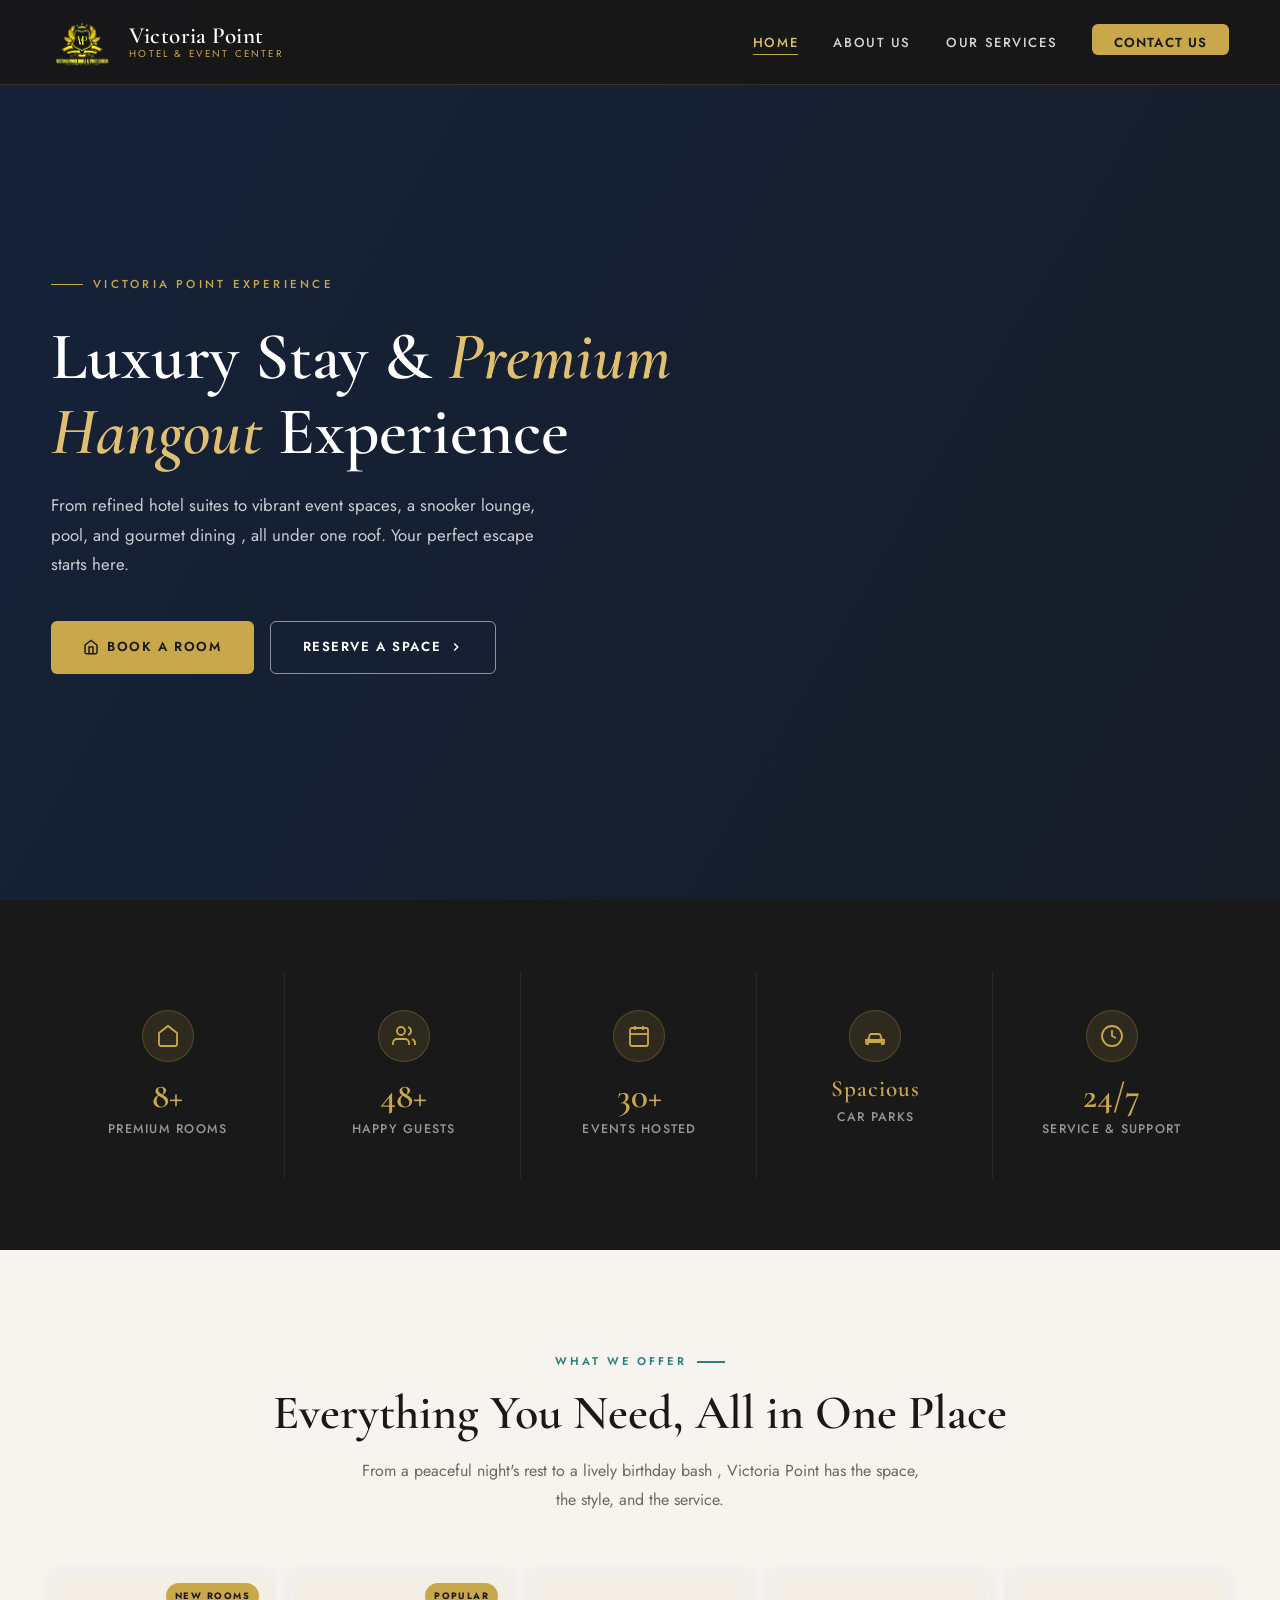
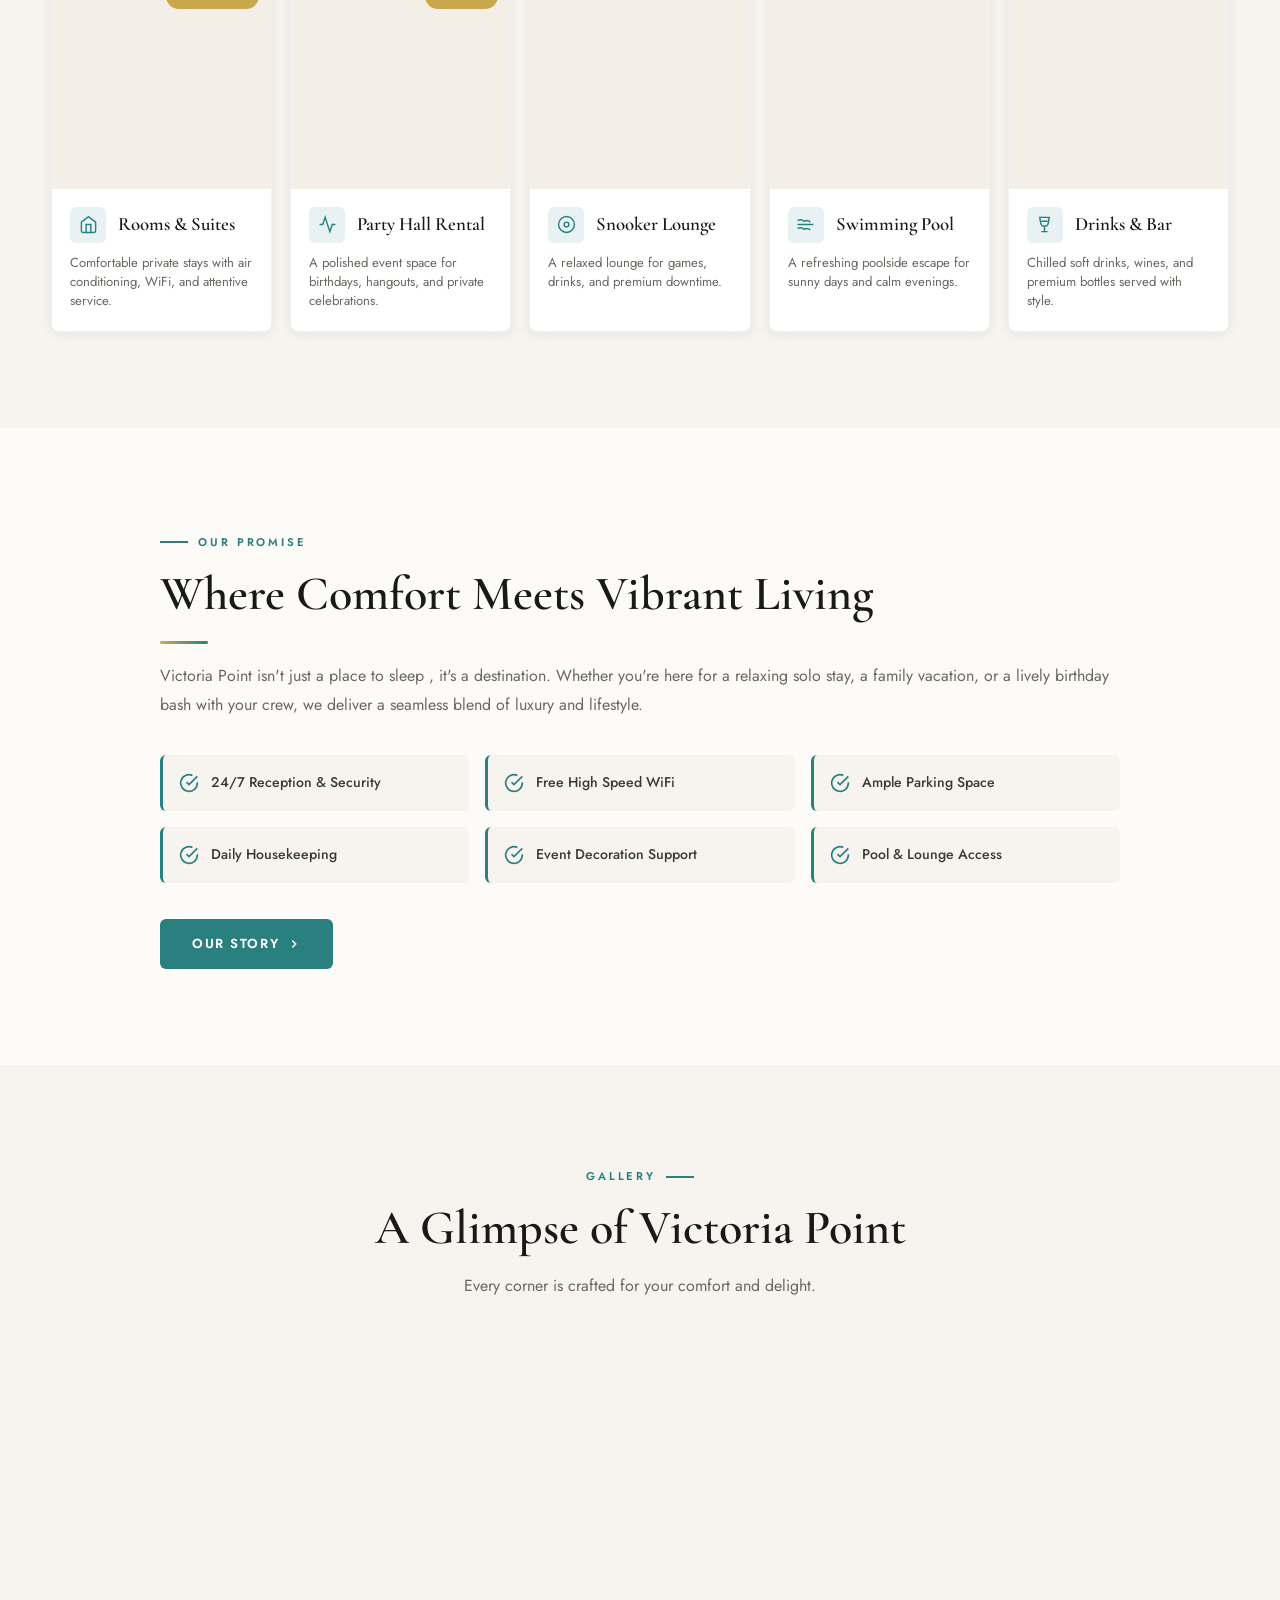
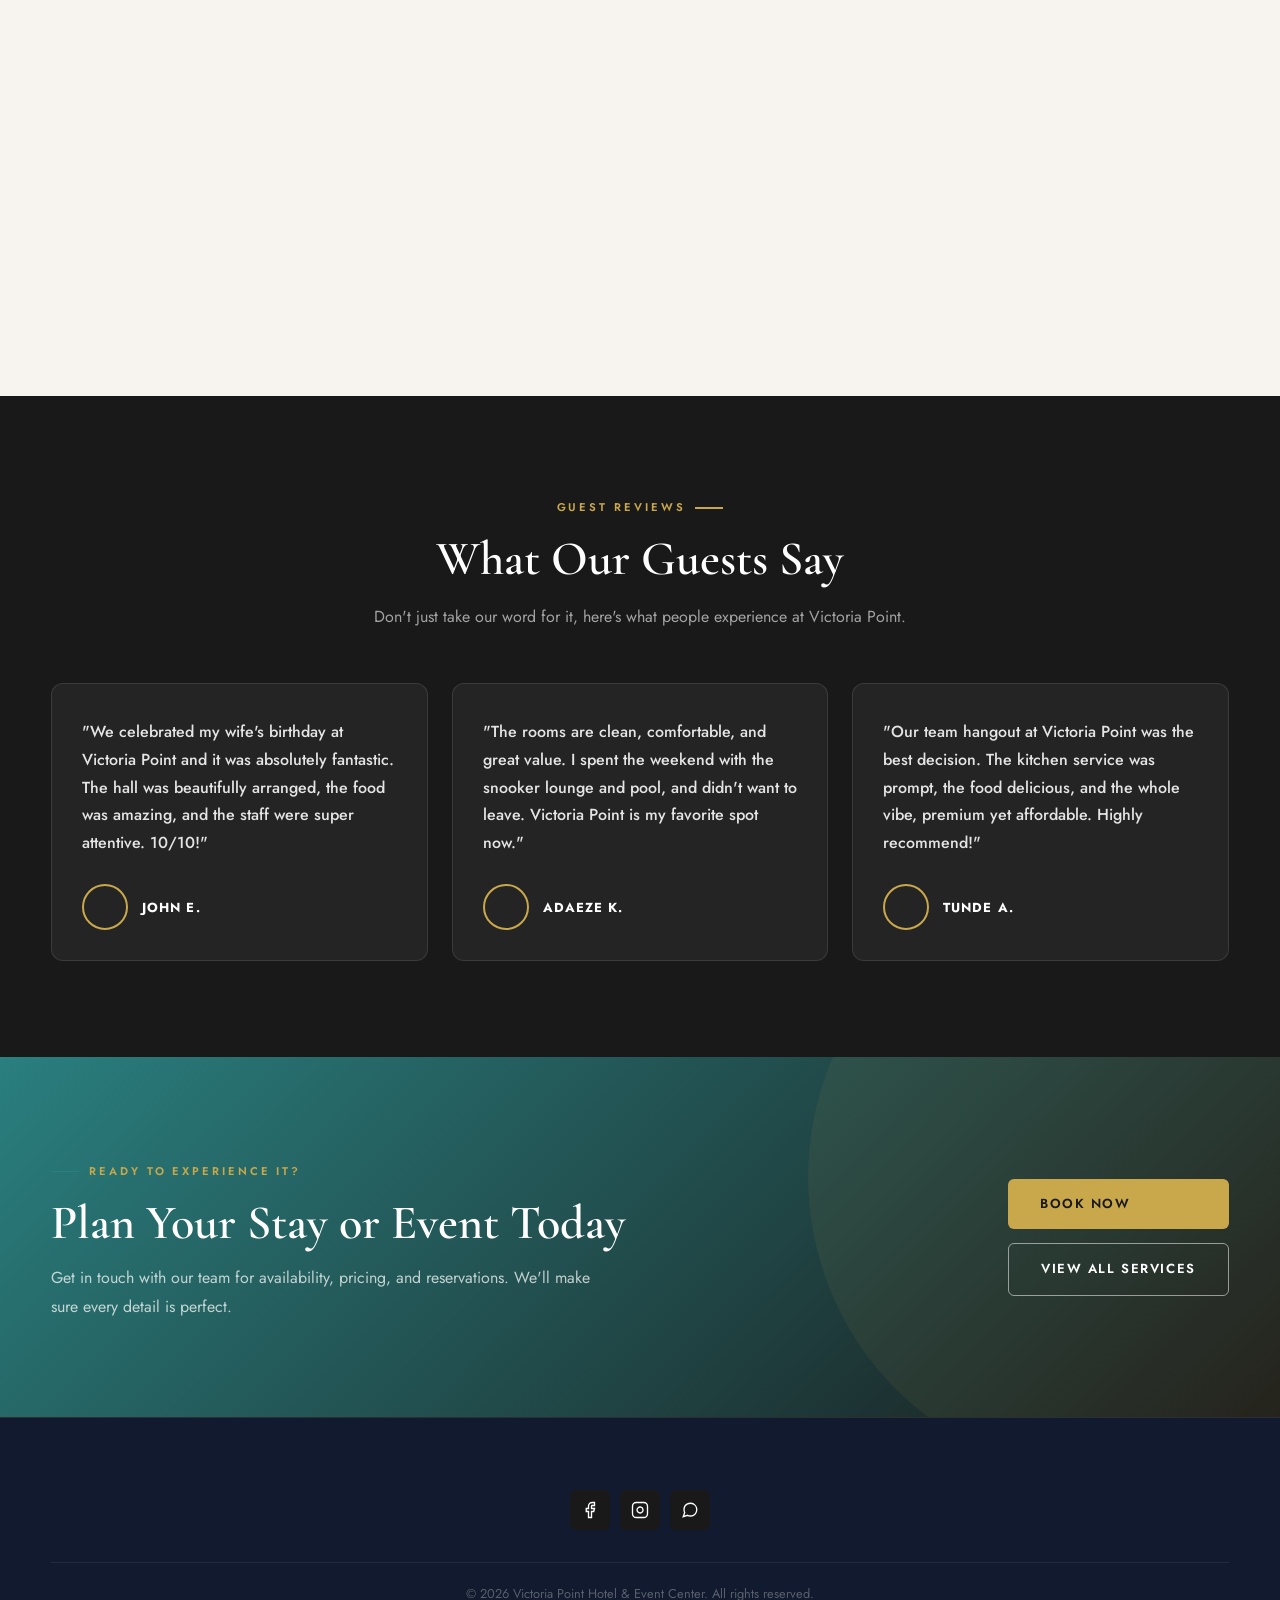
==== commit b2571752: "Update homepage content and remove about spaces" ====
--- a/index.html
+++ b/index.html
@@ -1,4 +1,4 @@
-<!DOCTYPE html>
+﻿<!DOCTYPE html>
 <html lang="en-NG">
 <head>
   <meta charset="UTF-8" />
@@ -109,7 +109,7 @@
 
 <main id="main-content">
 <section class="hero" aria-label="Hero banner">
-  <div class="hero-bg" role="img" aria-label="Luxury hotel poolside view"></div>
+  <div class="hero-bg" aria-hidden="true"></div>
   <div class="hero-overlay"></div>
   <div class="container">
     <div class="hero-content">
@@ -184,17 +184,12 @@
       <p class="section-sub">From a peaceful night's rest to a lively birthday bash , Victoria Point has the space, the style, and the service.</p>
     </div>
 
-    <div class="services-carousel reveal">
-      <button class="services-nav services-nav-prev" type="button" aria-label="Show previous service">
-        <svg viewBox="0 0 24 24"><path d="M15 18l-6-6 6-6"/></svg>
-      </button>
-
-      <div class="services-grid stagger" data-services-track>
-
-      
+    <div class="services-layout reveal">
+      <div class="services-grid stagger">
+
       <article class="svc-card reveal">
-        <div class="svc-img">
-          <img src="images/client-image-placeholder.svg" alt="Placeholder for luxury hotel room with king bed and warm lighting" loading="lazy" />
+        <div class="svc-img" style="--svc-photo: url('images/reception3.jpeg');">
+          <img src="images/reception3.jpeg" alt="Victoria Point Hotel reception area" loading="lazy" />
           <span class="svc-badge">New Rooms</span>
         </div>
         <div class="svc-body">
@@ -202,16 +197,13 @@
             <svg viewBox="0 0 24 24"><path d="M3 9l9-7 9 7v11a2 2 0 01-2 2H5a2 2 0 01-2-2z"/><polyline points="9 22 9 12 15 12 15 22"/></svg>
           </div>
           <h3>Rooms &amp; Suites</h3>
-          <p>Spacious, air conditioned rooms with plush bedding, flat screen TVs, private bathrooms, and complimentary WiFi for a restful stay.</p>
-        </div>
-      </article>
-
-    
-
-      
+          <p>Comfortable private stays with air conditioning, WiFi, and attentive service.</p>
+        </div>
+      </article>
+
       <article class="svc-card reveal delay-1">
-        <div class="svc-img">
-          <img src="images/client-image-placeholder.svg" alt="Placeholder for decorated party hall with ambient lighting" loading="lazy" />
+        <div class="svc-img" style="--svc-photo: url('images/partyhall.jpeg');">
+          <img src="images/partyhall.jpeg" alt="Victoria Point event hall with party lighting" loading="lazy" />
           <span class="svc-badge">Popular</span>
         </div>
         <div class="svc-body">
@@ -219,57 +211,50 @@
             <svg viewBox="0 0 24 24"><path d="M22 12h-4l-3 9L9 3l-3 9H2"/></svg>
           </div>
           <h3>Party Hall Rental</h3>
-          <p>Our versatile event hall accommodates birthdays, hangouts, team gatherings, and more, fully equipped with sound, lighting, and decor support.</p>
-        </div>
-      </article>
-
-      
+          <p>A polished event space for birthdays, hangouts, and private celebrations.</p>
+        </div>
+      </article>
+
       <article class="svc-card reveal delay-2">
-        <div class="svc-img">
-          <img src="images/snooker.webp" alt="Placeholder for green snooker table with cue balls" loading="lazy" />
+        <div class="svc-img" style="--svc-photo: url('images/snooker.webp');">
+          <img src="images/snooker.webp" alt="Snooker table with cue balls at Victoria Point" loading="lazy" />
         </div>
         <div class="svc-body">
           <div class="svc-icon">
             <svg viewBox="0 0 24 24"><circle cx="12" cy="12" r="10"/><circle cx="12" cy="12" r="3"/></svg>
           </div>
           <h3>Snooker Lounge</h3>
-          <p>Unwind with friends at our professionally maintained snooker tables. Relax, compete, and enjoy refreshments in a cool, stylish lounge setting.</p>
-        </div>
-      </article>
-
-      
+          <p>A relaxed lounge for games, drinks, and premium downtime.</p>
+        </div>
+      </article>
+
       <article class="svc-card reveal delay-3">
-        <div class="svc-img">
-          <img src="images/client-image-placeholder.svg" alt="Placeholder for outdoor swimming pool with blue water" loading="lazy" />
+        <div class="svc-img" style="--svc-photo: url('images/nightpool.jpg');">
+          <img src="images/nightpool.jpg" alt="Victoria Point swimming pool at night" loading="lazy" />
         </div>
         <div class="svc-body">
           <div class="svc-icon">
             <svg viewBox="0 0 24 24"><path d="M2 12h20M2 17s2-1 4-1 4 2 4 2 2-1 4-1 4 2 4 2M2 7s2-1 4-1 4 2 4 2 2-1 4-1 4 2 4 2"/></svg>
           </div>
           <h3>Swimming Pool</h3>
-          <p>Take a dip in our sparkling outdoor pool. Poolside chairs, towels, and refreshments make every swim a luxurious, refreshing experience.</p>
-        </div>
-      </article>
-
-      
+          <p>A refreshing poolside escape for sunny days and calm evenings.</p>
+        </div>
+      </article>
+
       <article class="svc-card reveal delay-4">
-        <div class="svc-img">
-          <img src="images/client-image-placeholder.svg" alt="Placeholder for gourmet food plating on a white table" loading="lazy" />
+        <div class="svc-img" style="--svc-photo: url('images/drinks3.jpeg');">
+          <img src="images/drinks3.jpeg" alt="Selection of chilled drinks available at Victoria Point Hotel" loading="lazy" />
         </div>
         <div class="svc-body">
           <div class="svc-icon">
-            <svg viewBox="0 0 24 24"><path d="M3 2v7c0 1.1.9 2 2 2h4a2 2 0 002-2V2"/><path d="M7 2v20"/><path d="M21 15V2s-5 2-5 8v5h5z"/></svg>
-          </div>
-          <h3>Kitchen &amp; Dining</h3>
-          <p>Savour freshly prepared local and continental dishes in our restaurant. Room service and event catering also available to complete your stay.</p>
-        </div>
-      </article>
-
-      </div>
-
-      <button class="services-nav services-nav-next" type="button" aria-label="Show next service">
-        <svg viewBox="0 0 24 24"><path d="M9 6l6 6-6 6"/></svg>
-      </button>
+            <svg viewBox="0 0 24 24"><path d="M6 3h12l-1.2 7.2a4.9 4.9 0 01-9.6 0L6 3z"/><path d="M8 8h8"/><path d="M12 15v6"/><path d="M8 21h8"/></svg>
+          </div>
+          <h3>Drinks &amp; Bar</h3>
+          <p>Chilled soft drinks, wines, and premium bottles served with style.</p>
+        </div>
+      </article>
+
+      </div>
     </div>
   </div>
 </section>
@@ -277,15 +262,7 @@
 <section class="experience" aria-labelledby="exp-heading">
   <div class="container">
     <div class="experience-inner">
-      <div class="exp-images reveal-left">
-        <div class="exp-img-main">
-          <img src="images/client-image-placeholder.svg" alt="Placeholder for elegant hotel lobby interior" loading="lazy" />
-        </div>
-        <div class="exp-img-accent">
-          <img src="images/client-image-placeholder.svg" alt="Placeholder for outdoor terrace with lounge chairs" loading="lazy" />
-        </div>
-      </div>
-      <div class="exp-text reveal-right">
+      <div class="exp-text reveal">
         <p class="section-label">Our Promise</p>
         <h2 class="section-title" id="exp-heading">Where Comfort Meets Vibrant Living</h2>
         <div class="divider"></div>
@@ -365,59 +342,34 @@
     <div class="text-center reveal">
       <p class="section-label">Guest Reviews</p>
       <h2 class="section-title" id="testi-heading">What Our Guests Say</h2>
-      <p class="section-sub">Don't just take our word for it , here's what people experience at Victoria Point.</p>
+      <p class="section-sub">Don't just take our word for it, here's what people experience at Victoria Point.</p>
     </div>
     <div class="testi-grid stagger">
       <article class="testi-card reveal">
-        <div class="testi-stars" aria-label="5 stars">
-          <svg viewBox="0 0 24 24"><polygon points="12 2 15.09 8.26 22 9.27 17 14.14 18.18 21.02 12 17.77 5.82 21.02 7 14.14 2 9.27 8.91 8.26 12 2"/></svg>
-          <svg viewBox="0 0 24 24"><polygon points="12 2 15.09 8.26 22 9.27 17 14.14 18.18 21.02 12 17.77 5.82 21.02 7 14.14 2 9.27 8.91 8.26 12 2"/></svg>
-          <svg viewBox="0 0 24 24"><polygon points="12 2 15.09 8.26 22 9.27 17 14.14 18.18 21.02 12 17.77 5.82 21.02 7 14.14 2 9.27 8.91 8.26 12 2"/></svg>
-          <svg viewBox="0 0 24 24"><polygon points="12 2 15.09 8.26 22 9.27 17 14.14 18.18 21.02 12 17.77 5.82 21.02 7 14.14 2 9.27 8.91 8.26 12 2"/></svg>
-          <svg viewBox="0 0 24 24"><polygon points="12 2 15.09 8.26 22 9.27 17 14.14 18.18 21.02 12 17.77 5.82 21.02 7 14.14 2 9.27 8.91 8.26 12 2"/></svg>
-        </div>
         <p class="testi-text">"We celebrated my wife's birthday at Victoria Point and it was absolutely fantastic. The hall was beautifully arranged, the food was amazing, and the staff were super attentive. 10/10!"</p>
         <div class="testi-author">
           <div class="testi-avatar"><img src="images/client-avatar-placeholder.svg" alt="Placeholder for Emeka O." loading="lazy" /></div>
           <div class="testi-author-info">
-            <p class="name">Emeka O.</p>
-            <p class="role">Event Guest</p>
+            <p class="name">John E.</p>
           </div>
         </div>
       </article>
 
       <article class="testi-card reveal delay-1">
-        <div class="testi-stars" aria-label="5 stars">
-          <svg viewBox="0 0 24 24"><polygon points="12 2 15.09 8.26 22 9.27 17 14.14 18.18 21.02 12 17.77 5.82 21.02 7 14.14 2 9.27 8.91 8.26 12 2"/></svg>
-          <svg viewBox="0 0 24 24"><polygon points="12 2 15.09 8.26 22 9.27 17 14.14 18.18 21.02 12 17.77 5.82 21.02 7 14.14 2 9.27 8.91 8.26 12 2"/></svg>
-          <svg viewBox="0 0 24 24"><polygon points="12 2 15.09 8.26 22 9.27 17 14.14 18.18 21.02 12 17.77 5.82 21.02 7 14.14 2 9.27 8.91 8.26 12 2"/></svg>
-          <svg viewBox="0 0 24 24"><polygon points="12 2 15.09 8.26 22 9.27 17 14.14 18.18 21.02 12 17.77 5.82 21.02 7 14.14 2 9.27 8.91 8.26 12 2"/></svg>
-          <svg viewBox="0 0 24 24"><polygon points="12 2 15.09 8.26 22 9.27 17 14.14 18.18 21.02 12 17.77 5.82 21.02 7 14.14 2 9.27 8.91 8.26 12 2"/></svg>
-        </div>
-        <p class="testi-text">"The rooms are clean, comfortable, and great value. I spent the weekend with the snooker lounge and pool , didn't want to leave. Victoria Point is my favorite spot now."</p>
+        <p class="testi-text">"The rooms are clean, comfortable, and great value. I spent the weekend with the snooker lounge and pool, and didn't want to leave. Victoria Point is my favorite spot now."</p>
         <div class="testi-author">
           <div class="testi-avatar"><img src="images/client-avatar-placeholder.svg" alt="Placeholder for Adaeze K." loading="lazy" /></div>
           <div class="testi-author-info">
             <p class="name">Adaeze K.</p>
-            <p class="role">Hotel Guest</p>
-          </div>
-        </div>
-      </article>
-
+          </div>
+        </div>
+      </article>
       <article class="testi-card reveal delay-2">
-        <div class="testi-stars" aria-label="5 stars">
-          <svg viewBox="0 0 24 24"><polygon points="12 2 15.09 8.26 22 9.27 17 14.14 18.18 21.02 12 17.77 5.82 21.02 7 14.14 2 9.27 8.91 8.26 12 2"/></svg>
-          <svg viewBox="0 0 24 24"><polygon points="12 2 15.09 8.26 22 9.27 17 14.14 18.18 21.02 12 17.77 5.82 21.02 7 14.14 2 9.27 8.91 8.26 12 2"/></svg>
-          <svg viewBox="0 0 24 24"><polygon points="12 2 15.09 8.26 22 9.27 17 14.14 18.18 21.02 12 17.77 5.82 21.02 7 14.14 2 9.27 8.91 8.26 12 2"/></svg>
-          <svg viewBox="0 0 24 24"><polygon points="12 2 15.09 8.26 22 9.27 17 14.14 18.18 21.02 12 17.77 5.82 21.02 7 14.14 2 9.27 8.91 8.26 12 2"/></svg>
-          <svg viewBox="0 0 24 24"><polygon points="12 2 15.09 8.26 22 9.27 17 14.14 18.18 21.02 12 17.77 5.82 21.02 7 14.14 2 9.27 8.91 8.26 12 2"/></svg>
-        </div>
-        <p class="testi-text">"Our team hangout at Victoria Point was the best decision. The kitchen service was prompt, the food delicious, and the whole vibe , premium yet affordable. Highly recommend!"</p>
+        <p class="testi-text">"Our team hangout at Victoria Point was the best decision. The kitchen service was prompt, the food delicious, and the whole vibe, premium yet affordable. Highly recommend!"</p>
         <div class="testi-author">
           <div class="testi-avatar"><img src="images/client-avatar-placeholder.svg" alt="Placeholder for Tunde A." loading="lazy" /></div>
           <div class="testi-author-info">
             <p class="name">Tunde A.</p>
-            <p class="role">Corporate Guest</p>
           </div>
         </div>
       </article>
@@ -453,7 +405,6 @@
         <a href="https://www.instagram.com/victoriapointhotel" class="social-btn" aria-label="Instagram" target="_blank" rel="noopener noreferrer">
           <svg viewBox="0 0 24 24"><rect x="2" y="2" width="20" height="20" rx="5" ry="5"/><path d="M16 11.37A4 4 0 1112.63 8 4 4 0 0116 11.37z"/><line x1="17.5" y1="6.5" x2="17.51" y2="6.5"/></svg>
         </a>
-        
         <a href="https://wa.me/2348166515206" class="social-btn" aria-label="WhatsApp" target="_blank" rel="noopener noreferrer">
           <svg viewBox="0 0 24 24"><path d="M21 11.5a8.38 8.38 0 01-.9 3.8 8.5 8.5 0 01-7.6 4.7 8.38 8.38 0 01-3.8-.9L3 21l1.9-5.7a8.38 8.38 0 01-.9-3.8 8.5 8.5 0 014.7-7.6 8.38 8.38 0 013.8-.9h.5a8.48 8.48 0 018 8v.5z"/></svg>
         </a>
--- a/css/style.css
+++ b/css/style.css
@@ -343,7 +343,7 @@
 .hero-bg {
   position: absolute;
   inset: 0;
-  background: url('../images/') center/cover no-repeat;
+  background: var(--navy);
   transform: scale(1.04);
   transition: transform 8s ease;
 }
@@ -561,100 +561,110 @@
 
 .services-preview { background: var(--cream); }
 
-.services-carousel {
-  position: relative;
+.services-layout {
   margin-top: 56px;
 }
 
 .services-grid {
   display: grid;
-  grid-auto-flow: column;
-  grid-auto-columns: minmax(300px, calc((100% - 56px) / 3));
-  gap: 28px;
-  overflow-x: auto;
-  overscroll-behavior-inline: contain;
-  scroll-snap-type: x mandatory;
-  scrollbar-width: none;
-  scroll-behavior: smooth;
-  padding: 6px 2px 18px;
-}
-
-.services-grid::-webkit-scrollbar {
-  display: none;
+  grid-template-columns: repeat(auto-fit, minmax(220px, 1fr));
+  gap: 18px;
 }
 
 .svc-card {
   background: #fff;
-  border-radius: var(--radius-md);
+  border: 1px solid rgba(25,25,25,0.06);
+  border-radius: 8px;
   overflow: hidden;
   box-shadow: var(--shadow-sm);
   transition: transform var(--transition), box-shadow var(--transition);
   position: relative;
-  scroll-snap-align: start;
 }
 
 .svc-card:hover {
-  transform: translateY(-6px);
+  transform: translateY(-4px);
   box-shadow: var(--shadow-lg);
 }
 
 .svc-img {
-  height: 220px;
+  height: clamp(190px, 17vw, 240px);
+  background: #f3eee6;
   overflow: hidden;
   position: relative;
 }
 
+.svc-img::before {
+  content: "";
+  position: absolute;
+  inset: 0;
+  background-image: var(--svc-photo);
+  background-position: center;
+  background-size: cover;
+  filter: blur(14px) saturate(1.05);
+  opacity: 0.32;
+  transform: scale(1.1);
+}
+
 .svc-img img {
+  position: relative;
+  z-index: 1;
   width: 100%; height: 100%;
   object-fit: cover;
+  object-position: center;
   transition: transform 0.6s ease;
 }
 
-.svc-card:hover .svc-img img { transform: scale(1.07); }
+.svc-card:hover .svc-img img { transform: scale(1.03); }
 
 .svc-badge {
   position: absolute;
-  top: 14px; right: 14px;
+  top: 12px; right: 12px;
   background: var(--gold);
   color: var(--navy);
-  font-size: 0.65rem;
+  font-size: 0.58rem;
   font-weight: 700;
-  letter-spacing: 0.14em;
-  text-transform: uppercase;
-  padding: 4px 10px;
-  border-radius: 20px;
-}
-
-.svc-body { padding: 28px 26px 30px; }
+  letter-spacing: 0.16em;
+  text-transform: uppercase;
+  padding: 5px 9px;
+  border-radius: 999px;
+}
+
+.svc-body {
+  display: grid;
+  grid-template-columns: 36px minmax(0, 1fr);
+  gap: 10px 12px;
+  align-items: center;
+  padding: 18px 18px 20px;
+}
 
 .svc-icon {
-  width: 44px; height: 44px;
+  width: 36px; height: 36px;
   background: rgba(42,127,127,0.1);
   border-radius: var(--radius-sm);
   display: flex;
   align-items: center;
   justify-content: center;
-  margin-bottom: 14px;
 }
 
 .svc-icon svg {
-  width: 22px; height: 22px;
+  width: 19px; height: 19px;
   stroke: var(--teal); fill: none; stroke-width: 1.8;
 }
 
 .svc-body h3 {
   font-family: var(--font-serif);
-  font-size: 1.38rem;
+  font-size: 1.18rem;
   font-weight: 600;
   color: var(--navy);
-  margin-bottom: 8px;
+  line-height: 1.1;
 }
 
 .svc-body p {
-  font-size: 0.9rem;
+  grid-column: 1 / -1;
+  font-size: 0.82rem;
   color: var(--text-light);
-  line-height: 1.72;
-  margin-bottom: 18px;
+  line-height: 1.48;
+  margin-bottom: 0;
 }
 
 .svc-link {
@@ -672,127 +682,20 @@
 .svc-link svg { width: 14px; height: 14px; stroke: currentColor; fill: none; stroke-width: 2.5; }
 .svc-link:hover { gap: 10px; color: var(--navy); }
 
-.services-nav {
-  position: absolute;
-  top: 50%;
-  transform: translateY(-50%);
-  width: 52px;
-  height: 52px;
-  border: 1px solid rgba(26,43,74,0.12);
-  border-radius: 50%;
-  background: rgba(255,255,255,0.92);
-  color: var(--navy);
-  box-shadow: var(--shadow-md);
-  display: flex;
-  align-items: center;
-  justify-content: center;
-  cursor: pointer;
-  z-index: 2;
-  transition: transform var(--transition), background var(--transition), color var(--transition), opacity var(--transition);
-}
-
-.services-nav:hover {
-  background: var(--navy);
-  color: #fff;
-  transform: translateY(-50%) scale(1.03);
-}
-
-.services-nav:disabled {
-  opacity: 0.45;
-  cursor: default;
-}
-
-.services-nav svg {
-  width: 22px;
-  height: 22px;
-  stroke: currentColor;
-  fill: none;
-  stroke-width: 2.2;
-}
-
-.services-nav-prev { left: -26px; }
-.services-nav-next { right: -26px; }
-
 .experience {
   background: var(--off-white);
 }
 
 .experience-inner {
-  display: grid;
-  grid-template-columns: 1fr 1fr;
-  gap: 80px;
-  align-items: center;
-}
-
-.exp-images {
-  position: relative;
-  height: 520px;
-}
-
-.exp-img-main {
-  position: absolute;
-  top: 0; left: 0;
-  width: 72%;
-  height: 78%;
-  border-radius: var(--radius-md);
-  overflow: hidden;
-  box-shadow: var(--shadow-lg);
-}
-
-.exp-img-accent {
-  position: absolute;
-  bottom: 0; right: 0;
-  width: 52%;
-  height: 52%;
-  border-radius: var(--radius-md);
-  overflow: hidden;
-  box-shadow: var(--shadow-md);
-  border: 4px solid var(--off-white);
-}
-
-.exp-img-main img,
-.exp-img-accent img {
-  width: 100%; height: 100%;
-  object-fit: cover;
-}
-
-.exp-floater {
-  position: absolute;
-  top: 48%;
-  left: 58%;
-  transform: translate(-50%, -50%);
-  background: var(--gold);
-  color: var(--navy);
-  border-radius: var(--radius-md);
-  padding: 18px 22px;
-  text-align: center;
-  box-shadow: 0 8px 32px rgba(201,168,76,0.35);
-  z-index: 3;
-  min-width: 130px;
-}
-
-.exp-floater .f-num {
-  font-family: var(--font-serif);
-  font-size: 2rem;
-  font-weight: 700;
-  line-height: 1;
-  display: block;
-}
-
-.exp-floater .f-label {
-  font-size: 0.68rem;
-  font-weight: 600;
-  letter-spacing: 0.12em;
-  text-transform: uppercase;
-  margin-top: 4px;
-  display: block;
+  max-width: 960px;
+  margin: 0 auto;
 }
 
 .exp-text .section-sub { max-width: 100%; }
 
 .exp-features {
   display: grid;
-  grid-template-columns: 1fr 1fr;
+  grid-template-columns: repeat(3, minmax(0, 1fr));
   gap: 16px;
   margin-top: 36px;
 }
@@ -819,11 +722,6 @@
   color: var(--dark-gray);
 }
 
-@media (max-width: 900px) {
-  .experience-inner { grid-template-columns: 1fr; gap: 48px; }
-  .exp-images { height: 360px; }
-}
-
 .gallery-preview { background: var(--cream); }
 
 .gallery-grid {
@@ -901,7 +799,7 @@
   background: rgba(255,255,255,0.05);
   border: 1px solid rgba(255,255,255,0.1);
   border-radius: var(--radius-md);
-  padding: 32px 28px;
+  padding: 34px 30px 30px;
   transition: background var(--transition), border-color var(--transition);
 }
 
@@ -910,25 +808,12 @@
   border-color: rgba(201,168,76,0.3);
 }
 
-.testi-stars {
-  display: flex;
-  gap: 4px;
-  margin-bottom: 18px;
-}
-
-.testi-stars svg {
-  width: 16px; height: 16px;
-  fill: var(--gold);
-  stroke: none;
-}
-
 .testi-text {
-  font-family: var(--font-serif);
-  font-size: 1.08rem;
-  font-style: italic;
-  color: rgba(255,255,255,0.82);
-  line-height: 1.75;
-  margin-bottom: 24px;
+  color: rgba(255,255,255,0.88);
+  font-size: 1rem;
+  font-weight: 500;
+  line-height: 1.72;
+  margin-bottom: 28px;
 }
 
 .testi-author {
@@ -947,16 +832,19 @@
 
 .testi-avatar img { width: 100%; height: 100%; object-fit: cover; }
 
+.testi-author-info {
+  display: flex;
+  align-items: center;
+  min-height: 46px;
+}
+
 .testi-author-info .name {
-  font-weight: 600;
-  font-size: 0.88rem;
   color: #fff;
-}
-
-.testi-author-info .role {
-  font-size: 0.75rem;
-  color: var(--gold);
-  letter-spacing: 0.06em;
+  font-size: 0.82rem;
+  font-weight: 700;
+  letter-spacing: 0.08em;
+  line-height: 1;
+  text-transform: uppercase;
 }
 
 .cta-section {
@@ -1210,51 +1098,6 @@
 }
 
 .reason-card p { font-size: 0.88rem; color: var(--text-light); line-height: 1.72; }
-
-.facilities { background: var(--navy); overflow: hidden; }
-
-.facilities-grid {
-  display: grid;
-  grid-template-columns: repeat(auto-fit, minmax(240px, 1fr));
-  gap: 2px;
-  margin-top: 52px;
-}
-
-.fac-item {
-  position: relative;
-  height: 340px;
-  overflow: hidden;
-  cursor: pointer;
-}
-
-.fac-item img {
-  width: 100%; height: 100%;
-  object-fit: cover;
-  transition: transform 0.5s ease;
-}
-
-.fac-item:hover img { transform: scale(1.1); }
-
-.fac-overlay {
-  position: absolute;
-  inset: 0;
-  background: linear-gradient(to top, rgba(26,43,74,0.85) 0%, rgba(26,43,74,0.1) 60%);
-  display: flex;
-  align-items: flex-end;
-  padding: 24px;
-  transition: background var(--transition);
-}
-
-.fac-item:hover .fac-overlay {
-  background: linear-gradient(to top, rgba(42,127,127,0.85) 0%, rgba(42,127,127,0.2) 60%);
-}
-
-.fac-name {
-  font-family: var(--font-serif);
-  font-size: 1.3rem;
-  font-weight: 600;
-  color: #fff;
-}
 
 .services-section { background: var(--off-white); }
 
@@ -1864,18 +1707,25 @@
   section { padding: 64px 0; }
   .hero-content { padding: 100px 0 60px; }
 
-  .services-carousel {
+  .services-layout {
     margin-top: 44px;
   }
 
   .services-grid {
-    grid-auto-columns: 88%;
+    grid-template-columns: 1fr;
     gap: 18px;
-    padding-bottom: 10px;
-  }
-
-  .services-nav {
-    display: none;
+  }
+
+  .svc-img {
+    height: clamp(260px, 76vw, 340px);
+  }
+
+  .svc-body {
+    padding: 16px 16px 18px;
+  }
+
+  .exp-features {
+    grid-template-columns: 1fr;
   }
 
   .footer-bottom { flex-direction: column; text-align: center; }
@@ -1883,14 +1733,14 @@
 
 @media (min-width: 581px) and (max-width: 900px) {
   .services-grid {
-    grid-auto-columns: minmax(280px, calc((100% - 28px) / 2));
-  }
-
-  .services-nav {
-    width: 46px;
-    height: 46px;
-  }
-
-  .services-nav-prev { left: -12px; }
-  .services-nav-next { right: -12px; }
-}
+    grid-template-columns: repeat(2, minmax(0, 1fr));
+  }
+
+  .svc-img {
+    height: 220px;
+  }
+
+  .exp-features {
+    grid-template-columns: repeat(2, minmax(0, 1fr));
+  }
+}
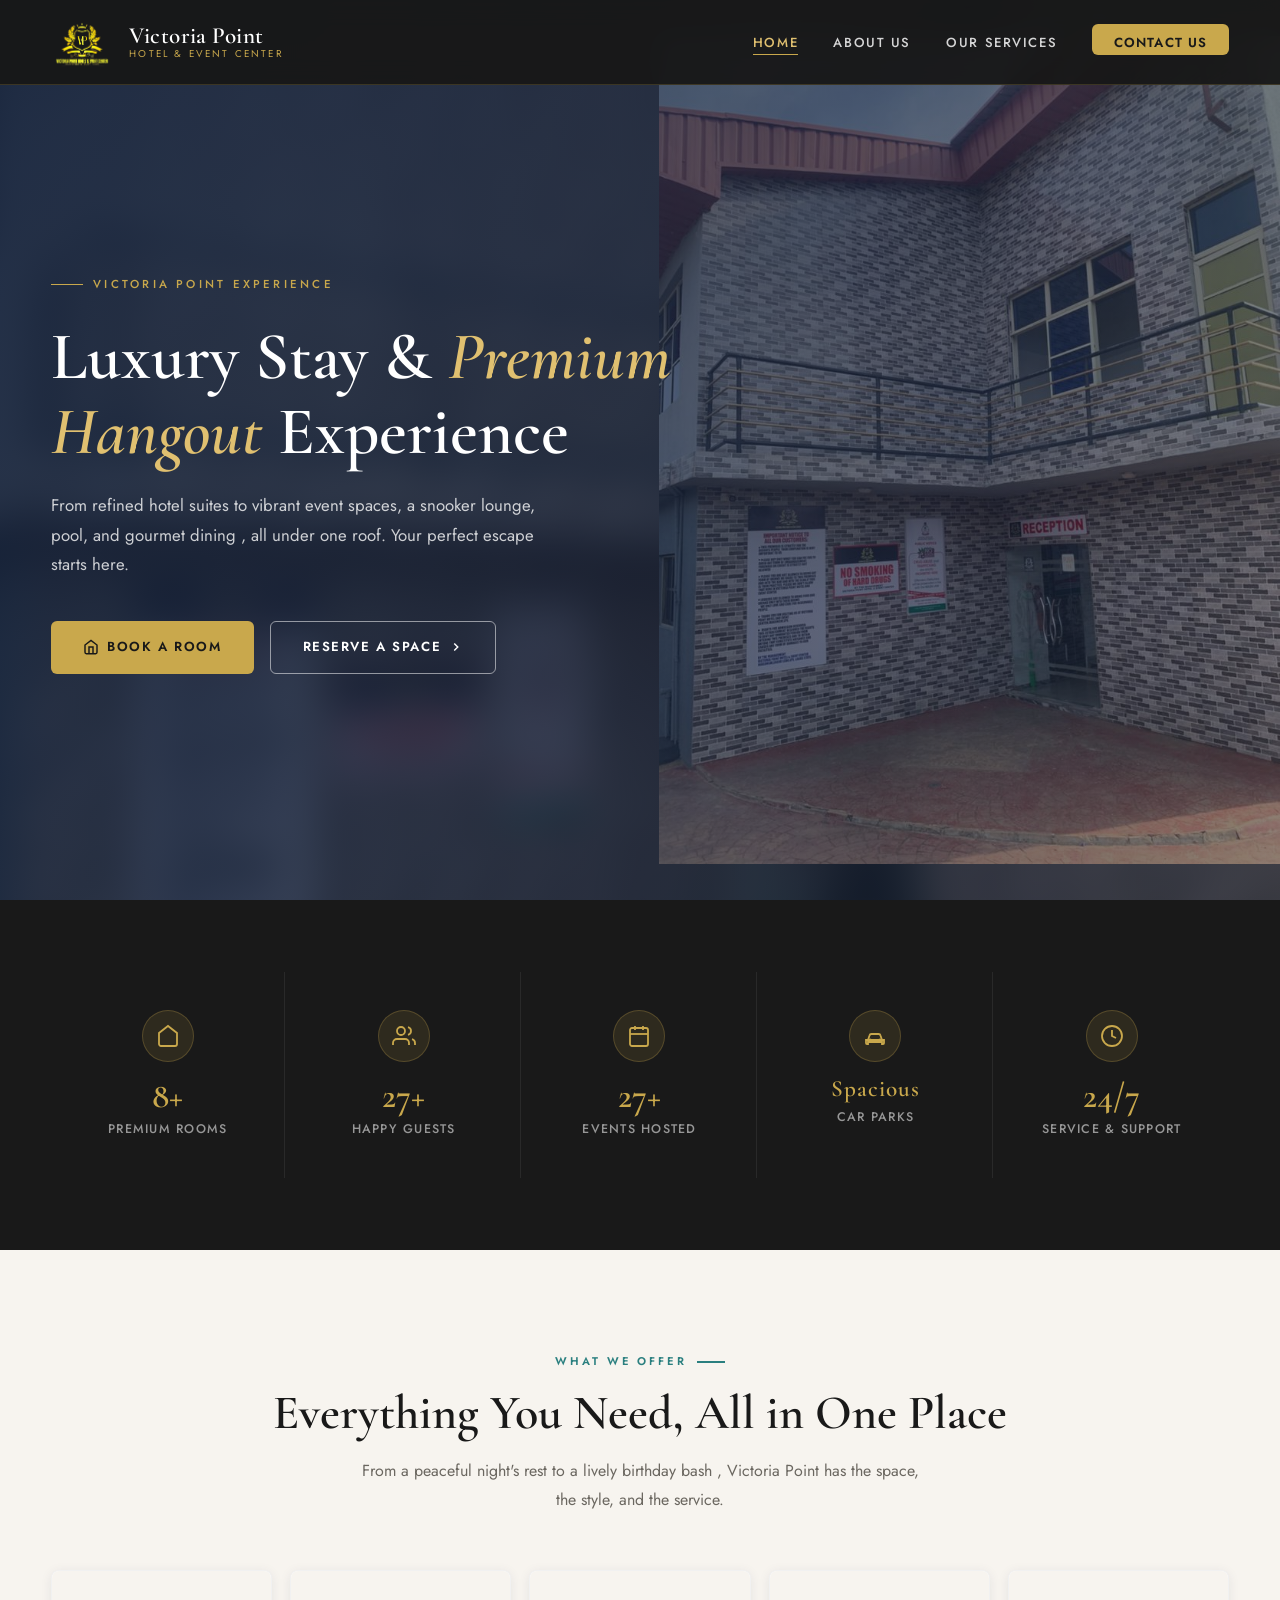
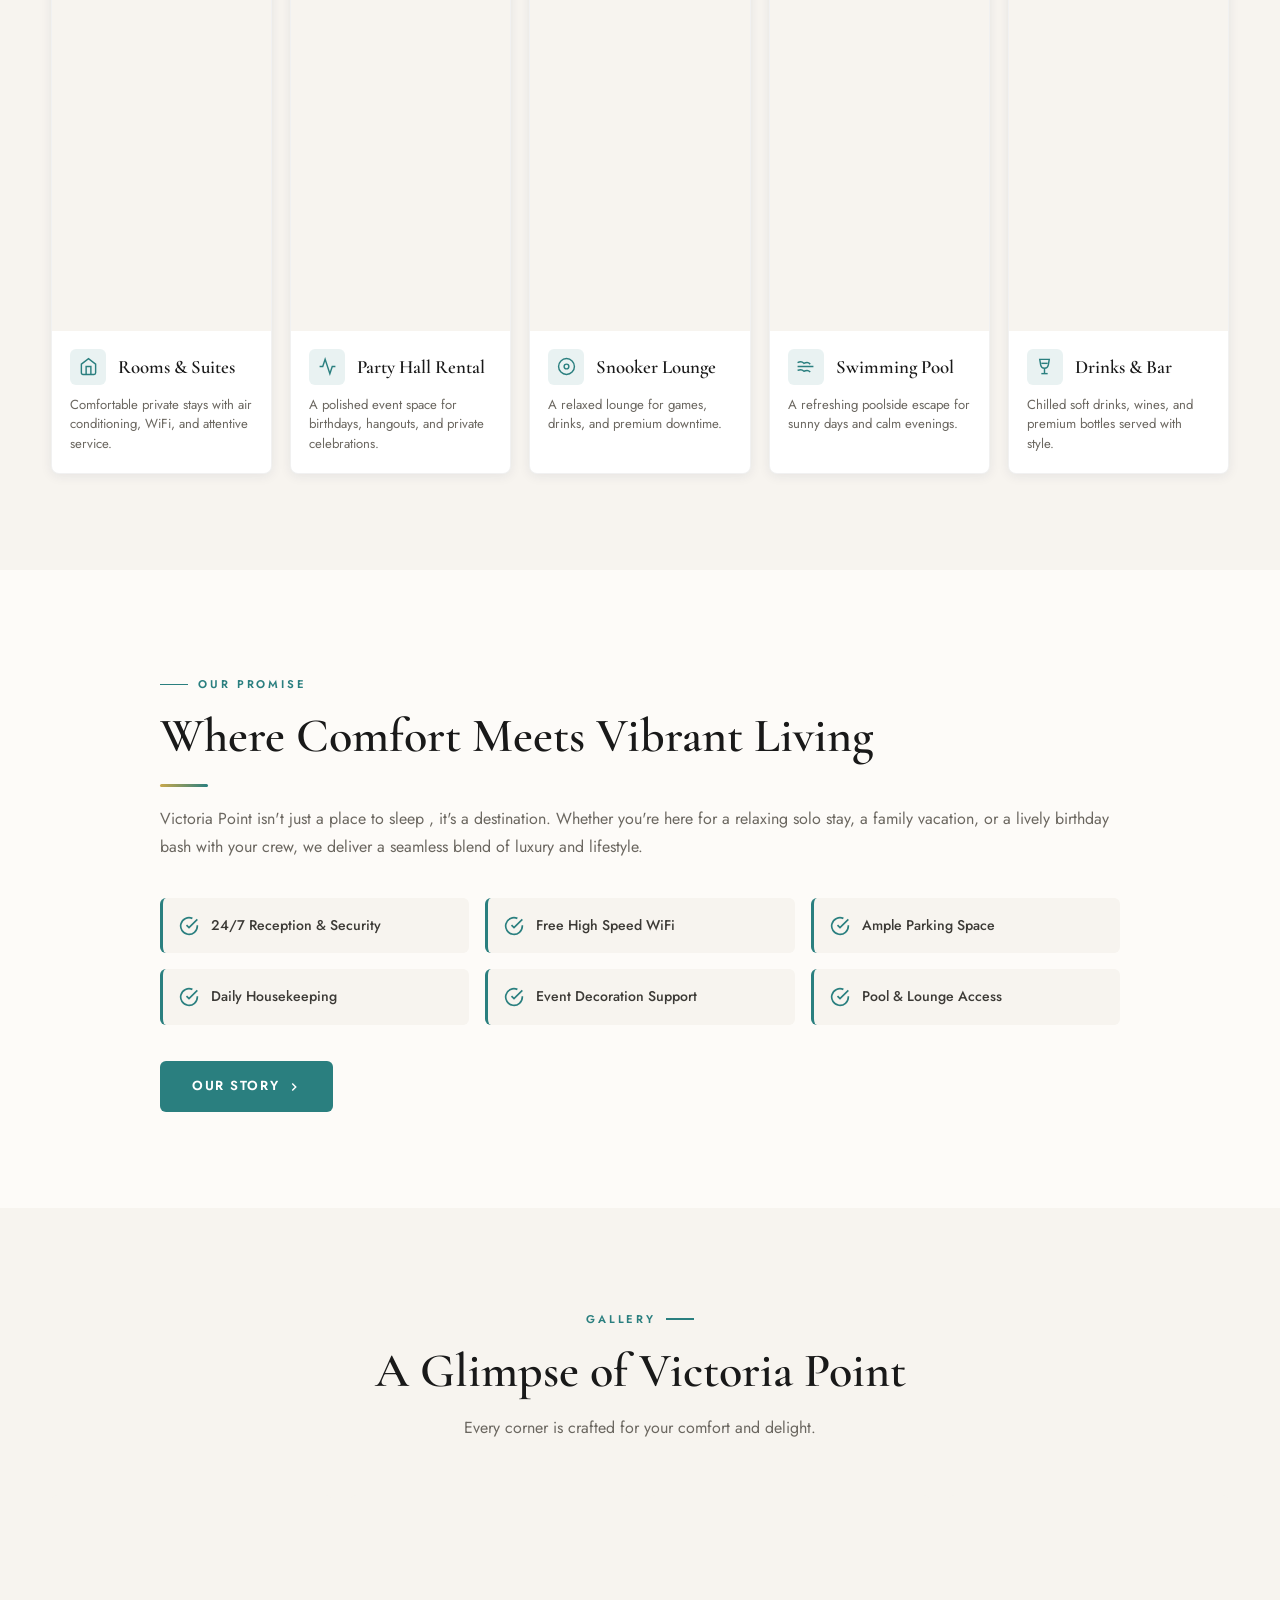
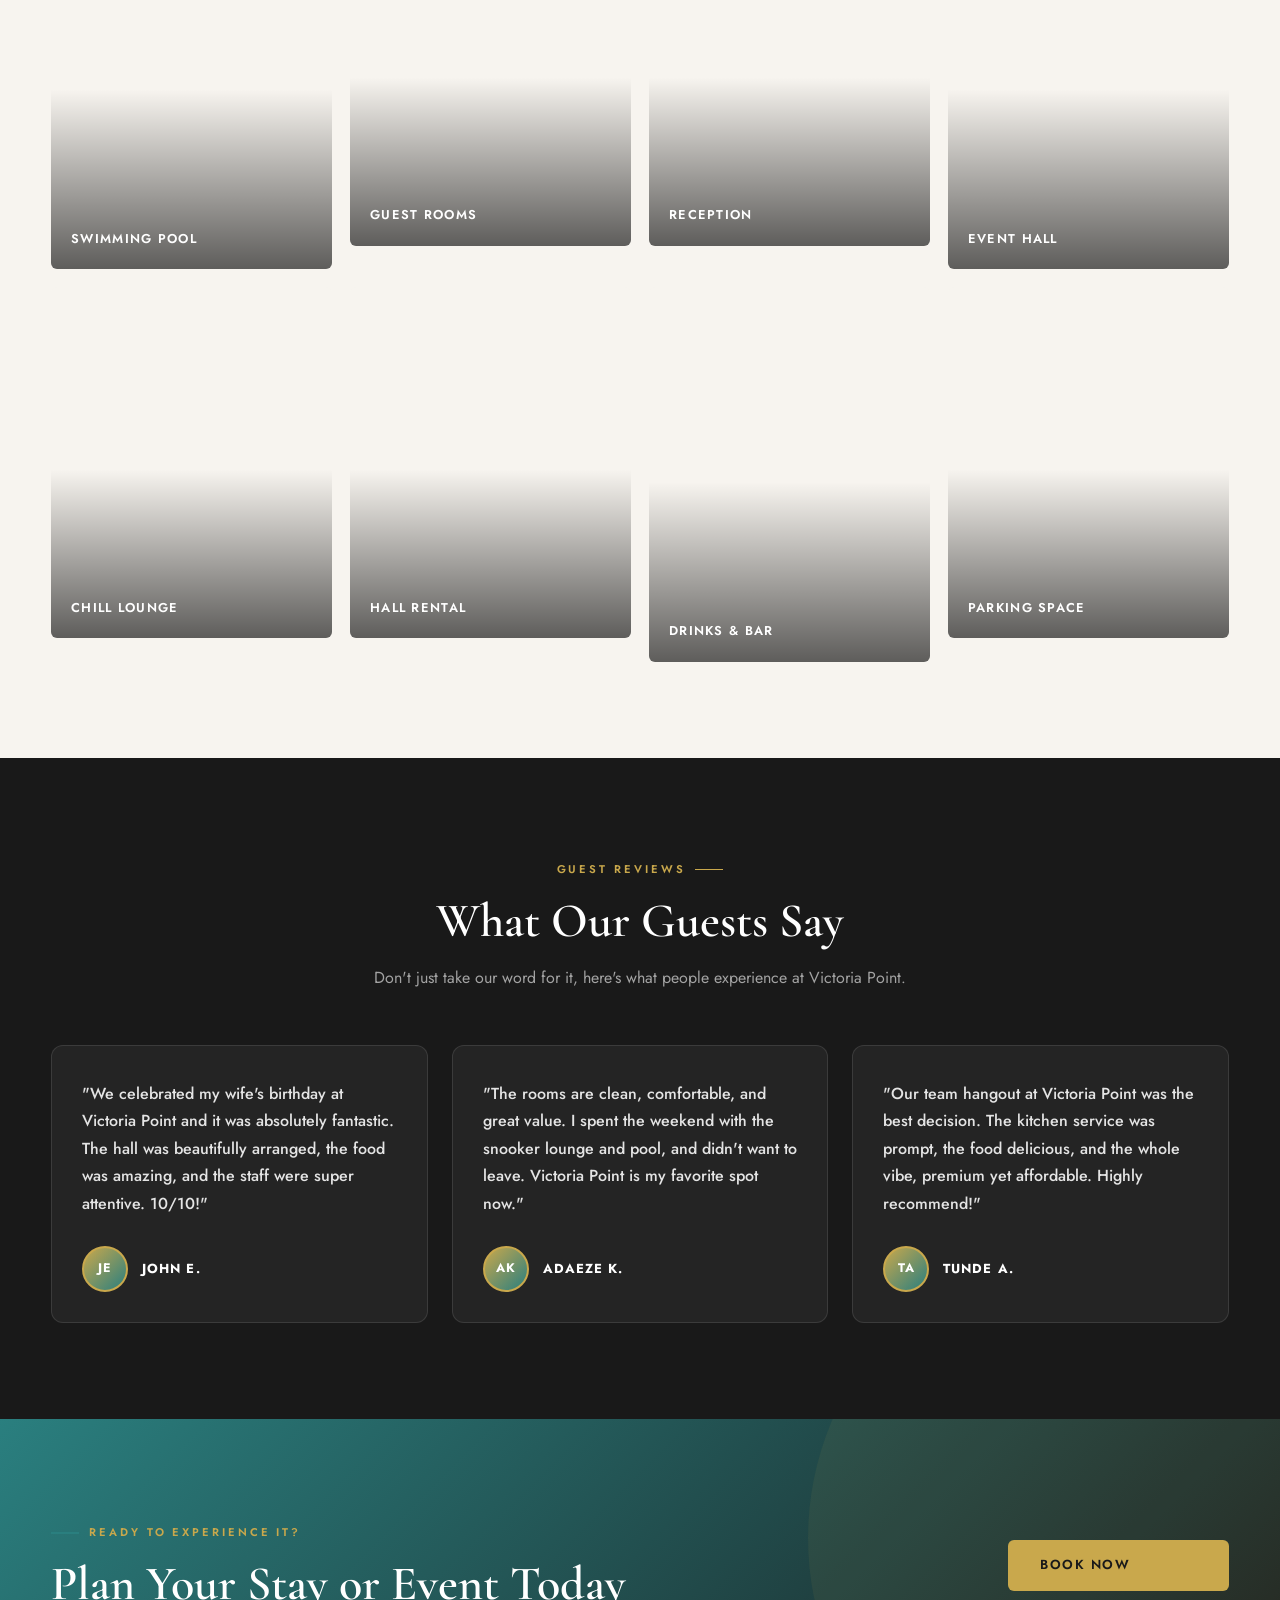
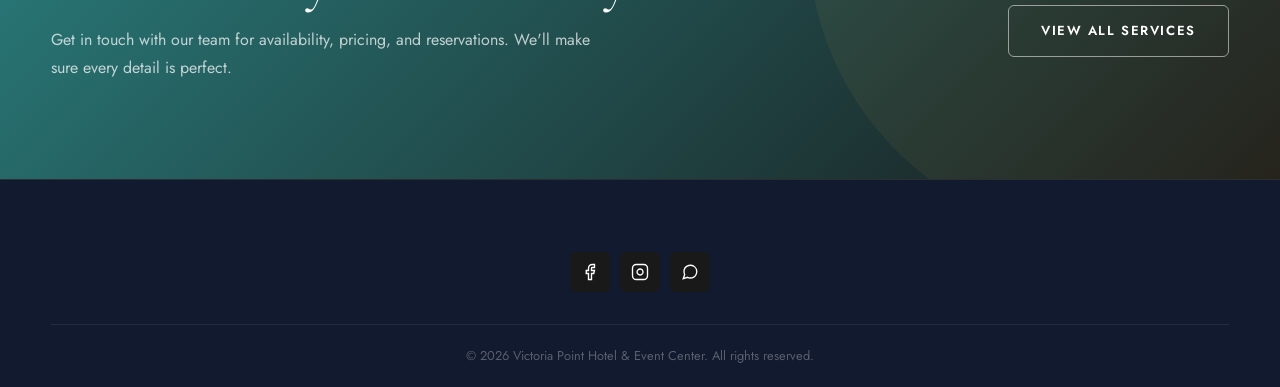
==== commit 6847a2ac: "Finalize website updates" ====
--- a/index.html
+++ b/index.html
@@ -18,13 +18,13 @@
   <meta property="og:url" content="https://victoriapointhotelepe.com/" />
   <meta property="og:site_name" content="Victoria Point Hotel & Event Center" />
   <meta property="og:locale" content="en_NG" />
-  <meta property="og:image" content="https://victoriapointhotelepe.com/images/victoria_pointlogo-removebg-preview.png" />
+  <meta property="og:image" content="https://victoriapointhotelepe.com/images/exterior.jpeg" />
   <meta name="twitter:card" content="summary_large_image" />
   <meta name="twitter:title" content="Victoria Point Hotel & Event Center | Luxury Stay & Premium Hangout" />
   <meta name="twitter:description" content="Premium rooms, event bookings, dining, pool access, and a vibrant lifestyle experience in Epe, Lagos." />
-  <meta name="twitter:image" content="https://victoriapointhotelepe.com/images/victoria_pointlogo-removebg-preview.png" />
+  <meta name="twitter:image" content="https://victoriapointhotelepe.com/images/exterior.jpeg" />
   <link rel="stylesheet" href="css/style.css" />
-  <link rel="icon" href="/favicon.ico" sizes="any">
+  <link rel="icon" type="image/png" sizes="32x32" href="/favicon-32x32.png">
   <link rel="icon" type="image/png" sizes="48x48" href="/favicon-48x48.png">
   <link rel="apple-touch-icon" sizes="180x180" href="/apple-touch-icon.png">
   <script type="application/ld+json">
@@ -36,7 +36,7 @@
           "@id": "https://victoriapointhotelepe.com/#hotel",
           "name": "Victoria Point Hotel & Event Center",
           "url": "https://victoriapointhotelepe.com/",
-          "image": "https://victoriapointhotelepe.com/images/victoria_pointlogo-removebg-preview.png",
+          "image": "https://victoriapointhotelepe.com/images/exterior.jpeg",
           "telephone": "+2348166515206",
           "priceRange": "$$",
           "address": {
@@ -188,9 +188,8 @@
       <div class="services-grid stagger">
 
       <article class="svc-card reveal">
-        <div class="svc-img" style="--svc-photo: url('images/reception3.jpeg');">
-          <img src="images/reception3.jpeg" alt="Victoria Point Hotel reception area" loading="lazy" />
-          <span class="svc-badge">New Rooms</span>
+        <div class="svc-img" style="--svc-photo: url('images/room.jpeg');">
+          <img src="images/room.jpeg" alt="Victoria Point guest room interior" loading="lazy" />
         </div>
         <div class="svc-body">
           <div class="svc-icon">
@@ -204,7 +203,6 @@
       <article class="svc-card reveal delay-1">
         <div class="svc-img" style="--svc-photo: url('images/partyhall.jpeg');">
           <img src="images/partyhall.jpeg" alt="Victoria Point event hall with party lighting" loading="lazy" />
-          <span class="svc-badge">Popular</span>
         </div>
         <div class="svc-body">
           <div class="svc-icon">
@@ -216,8 +214,8 @@
       </article>
 
       <article class="svc-card reveal delay-2">
-        <div class="svc-img" style="--svc-photo: url('images/snooker.webp');">
-          <img src="images/snooker.webp" alt="Snooker table with cue balls at Victoria Point" loading="lazy" />
+        <div class="svc-img" style="--svc-photo: url('images/snookerhall.jpeg');">
+          <img src="images/snookerhall.jpeg" alt="Victoria Point snooker hall" loading="lazy" />
         </div>
         <div class="svc-body">
           <div class="svc-icon">
@@ -229,8 +227,8 @@
       </article>
 
       <article class="svc-card reveal delay-3">
-        <div class="svc-img" style="--svc-photo: url('images/nightpool.jpg');">
-          <img src="images/nightpool.jpg" alt="Victoria Point swimming pool at night" loading="lazy" />
+        <div class="svc-img" style="--svc-photo: url('images/swimmingpool.jpeg');">
+          <img src="images/swimmingpool.jpeg" alt="Victoria Point swimming pool" loading="lazy" />
         </div>
         <div class="svc-body">
           <div class="svc-icon">
@@ -314,24 +312,36 @@
     </div>
     <div class="gallery-grid reveal">
       <div class="gallery-item">
-        <img src="images/nightpool.jpg" alt="Placeholder for hotel swimming pool with lights" loading="lazy" />
+        <img src="images/swimmingpool.jpeg" alt="Victoria Point swimming pool" loading="lazy" />
         <div class="gallery-overlay"><span>Swimming Pool</span></div>
       </div>
       <div class="gallery-item">
-        <img src="images/client-image-placeholder.svg" alt="Placeholder for luxury hotel room interior" loading="lazy" />
+        <img src="images/room.jpeg" alt="Victoria Point guest room interior" loading="lazy" />
         <div class="gallery-overlay"><span>Guest Rooms</span></div>
       </div>
       <div class="gallery-item">
-        <img src="images/client-image-placeholder.svg" alt="Placeholder for hotel restaurant interior" loading="lazy" />
-        <div class="gallery-overlay"><span>Restaurant</span></div>
-      </div>
-      <div class="gallery-item">
-        <img src="images/client-image-placeholder.svg" alt="Placeholder for party hall with decorations" loading="lazy" />
+        <img src="images/reception.jpeg" alt="Victoria Point reception area" loading="lazy" />
+        <div class="gallery-overlay"><span>Reception</span></div>
+      </div>
+      <div class="gallery-item">
+        <img src="images/partyhall.jpeg" alt="Victoria Point event hall with party setup" loading="lazy" />
         <div class="gallery-overlay"><span>Event Hall</span></div>
       </div>
       <div class="gallery-item">
-        <img src="images/client-image-placeholder.svg" alt="Placeholder for lounge area with sofas" loading="lazy" />
+        <img src="images/sofachairs.jpeg" alt="Victoria Point lounge seating area" loading="lazy" />
         <div class="gallery-overlay"><span>Chill Lounge</span></div>
+      </div>
+      <div class="gallery-item">
+        <img src="images/hall.jpeg" alt="Victoria Point snooker lounge" loading="lazy" />
+        <div class="gallery-overlay"><span>Hall Rental</span></div>
+      </div>
+      <div class="gallery-item">
+        <img src="images/drinks5.jpeg" alt="Assorted drinks at Victoria Point bar" loading="lazy" />
+        <div class="gallery-overlay"><span>Drinks &amp; Bar</span></div>
+      </div>
+      <div class="gallery-item">
+        <img src="images/parkingspace.jpeg" alt="Victoria Point parking space" loading="lazy" />
+        <div class="gallery-overlay"><span>Parking Space</span></div>
       </div>
     </div>
   </div>
@@ -348,7 +358,7 @@
       <article class="testi-card reveal">
         <p class="testi-text">"We celebrated my wife's birthday at Victoria Point and it was absolutely fantastic. The hall was beautifully arranged, the food was amazing, and the staff were super attentive. 10/10!"</p>
         <div class="testi-author">
-          <div class="testi-avatar"><img src="images/client-avatar-placeholder.svg" alt="Placeholder for Emeka O." loading="lazy" /></div>
+          <div class="testi-avatar testi-initial" aria-hidden="true">JE</div>
           <div class="testi-author-info">
             <p class="name">John E.</p>
           </div>
@@ -358,7 +368,7 @@
       <article class="testi-card reveal delay-1">
         <p class="testi-text">"The rooms are clean, comfortable, and great value. I spent the weekend with the snooker lounge and pool, and didn't want to leave. Victoria Point is my favorite spot now."</p>
         <div class="testi-author">
-          <div class="testi-avatar"><img src="images/client-avatar-placeholder.svg" alt="Placeholder for Adaeze K." loading="lazy" /></div>
+          <div class="testi-avatar testi-initial" aria-hidden="true">AK</div>
           <div class="testi-author-info">
             <p class="name">Adaeze K.</p>
           </div>
@@ -367,7 +377,7 @@
       <article class="testi-card reveal delay-2">
         <p class="testi-text">"Our team hangout at Victoria Point was the best decision. The kitchen service was prompt, the food delicious, and the whole vibe, premium yet affordable. Highly recommend!"</p>
         <div class="testi-author">
-          <div class="testi-avatar"><img src="images/client-avatar-placeholder.svg" alt="Placeholder for Tunde A." loading="lazy" /></div>
+          <div class="testi-avatar testi-initial" aria-hidden="true">TA</div>
           <div class="testi-author-info">
             <p class="name">Tunde A.</p>
           </div>
--- a/css/style.css
+++ b/css/style.css
@@ -344,8 +344,33 @@
   position: absolute;
   inset: 0;
   background: var(--navy);
+  overflow: hidden;
   transform: scale(1.04);
   transition: transform 8s ease;
+}
+
+.hero-bg::before,
+.hero-bg::after {
+  content: "";
+  position: absolute;
+  inset: 0;
+  background-image: url('../images/exterior.jpeg');
+  background-repeat: no-repeat;
+  pointer-events: none;
+}
+
+.hero-bg::before {
+  background-position: center;
+  background-size: cover;
+  filter: blur(18px) saturate(1.08);
+  opacity: 0.52;
+  transform: scale(1.1);
+}
+
+.hero-bg::after {
+  background-position: right center;
+  background-size: auto 92%;
+  opacity: 0.78;
 }
 
 .hero.loaded .hero-bg { transform: scale(1); }
@@ -414,6 +439,23 @@
   flex-wrap: wrap;
 }
 
+@media (max-width: 760px) {
+  .hero-bg::after {
+    background-position: center;
+    background-size: auto 100%;
+    opacity: 0.46;
+  }
+
+  .hero-overlay {
+    background: linear-gradient(
+      120deg,
+      rgba(20,20,20,0.92) 0%,
+      rgba(20,20,20,0.78) 58%,
+      rgba(20,20,20,0.6) 100%
+    );
+  }
+}
+
 .btn {
   display: inline-flex;
   align-items: center;
@@ -587,22 +629,14 @@
 }
 
 .svc-img {
-  height: clamp(190px, 17vw, 240px);
-  background: #f3eee6;
+  height: clamp(250px, 30vw, 360px);
+  background: var(--cream);
   overflow: hidden;
   position: relative;
 }
 
 .svc-img::before {
-  content: "";
-  position: absolute;
-  inset: 0;
-  background-image: var(--svc-photo);
-  background-position: center;
-  background-size: cover;
-  filter: blur(14px) saturate(1.05);
-  opacity: 0.32;
-  transform: scale(1.1);
+  display: none;
 }
 
 .svc-img img {
@@ -614,20 +648,7 @@
   transition: transform 0.6s ease;
 }
 
-.svc-card:hover .svc-img img { transform: scale(1.03); }
-
-.svc-badge {
-  position: absolute;
-  top: 12px; right: 12px;
-  background: var(--gold);
-  color: var(--navy);
-  font-size: 0.58rem;
-  font-weight: 700;
-  letter-spacing: 0.16em;
-  text-transform: uppercase;
-  padding: 5px 9px;
-  border-radius: 999px;
-}
+.svc-card:hover .svc-img img { transform: scale(1.015); }
 
 .svc-body {
   display: grid;
@@ -726,42 +747,52 @@
 
 .gallery-grid {
   display: grid;
-  grid-template-columns: repeat(4, 1fr);
-  grid-template-rows: 260px 260px;
-  gap: 14px;
+  grid-template-columns: repeat(auto-fit, minmax(260px, 1fr));
+  gap: 18px;
   margin-top: 52px;
 }
 
 .gallery-item {
+  aspect-ratio: 4 / 5;
+  background: var(--cream);
   border-radius: var(--radius-sm);
   overflow: hidden;
   position: relative;
   cursor: pointer;
 }
 
-.gallery-item:nth-child(1) { grid-column: span 2; grid-row: span 2; }
-.gallery-item:nth-child(4) { grid-column: span 2; }
+.gallery-item:nth-child(3n + 1) { aspect-ratio: 3 / 4; }
+.gallery-item:nth-child(4n + 2) { aspect-ratio: 4 / 5; }
+
+.gallery-item::before {
+  display: none;
+}
 
 .gallery-item img {
-  width: 100%; height: 100%;
+  position: relative;
+  z-index: 1;
+  width: 100%;
+  height: 100%;
   object-fit: cover;
+  object-position: center;
   transition: transform 0.5s ease;
 }
 
-.gallery-item:hover img { transform: scale(1.07); }
+.gallery-item:hover img { transform: scale(1.02); }
 
 .gallery-overlay {
   position: absolute;
   inset: 0;
-  background: linear-gradient(to top, rgba(26,43,74,0.7) 0%, transparent 50%);
-  opacity: 0;
+  z-index: 2;
+  background: linear-gradient(to top, rgba(0,0,0,0.62) 0%, transparent 48%);
+  opacity: 1;
   transition: opacity var(--transition);
   display: flex;
   align-items: flex-end;
   padding: 20px;
 }
 
-.gallery-item:hover .gallery-overlay { opacity: 1; }
+.gallery-item:hover .gallery-overlay { opacity: 0.88; }
 
 .gallery-overlay span {
   color: #fff;
@@ -773,11 +804,15 @@
 
 @media (max-width: 768px) {
   .gallery-grid {
-    grid-template-columns: 1fr 1fr;
-    grid-template-rows: repeat(3, 200px);
-  }
-  .gallery-item:nth-child(1) { grid-column: span 2; grid-row: span 1; }
-  .gallery-item:nth-child(4) { grid-column: span 1; }
+    grid-template-columns: repeat(2, minmax(0, 1fr));
+    gap: 10px;
+  }
+
+  .gallery-item,
+  .gallery-item:nth-child(3n + 1),
+  .gallery-item:nth-child(4n + 2) {
+    aspect-ratio: 3 / 4;
+  }
 }
 
 .testimonials { background: var(--navy); }
@@ -831,6 +866,17 @@
 }
 
 .testi-avatar img { width: 100%; height: 100%; object-fit: cover; }
+
+.testi-initial {
+  display: flex;
+  align-items: center;
+  justify-content: center;
+  background: linear-gradient(135deg, var(--gold), var(--teal));
+  color: #fff;
+  font-size: 0.78rem;
+  font-weight: 700;
+  letter-spacing: 0.08em;
+}
 
 .testi-author-info {
   display: flex;
@@ -893,14 +939,39 @@
 .page-hero-bg {
   position: absolute;
   inset: 0;
+  overflow: hidden;
   background-size: cover;
   background-position: center;
+}
+
+.page-hero-bg::before,
+.page-hero-bg::after {
+  content: "";
+  position: absolute;
+  inset: 0;
+  background-image: inherit;
+  background-repeat: no-repeat;
+  pointer-events: none;
+}
+
+.page-hero-bg::before {
+  background-position: center;
+  background-size: cover;
+  filter: blur(16px) saturate(1.08);
+  opacity: 0.55;
+  transform: scale(1.1);
+}
+
+.page-hero-bg::after {
+  background-position: right center;
+  background-size: auto 104%;
+  opacity: 0.72;
 }
 
 .page-hero-overlay {
   position: absolute;
   inset: 0;
-  background: linear-gradient(to bottom, rgba(20,35,62,0.6), rgba(20,35,62,0.85));
+  background: linear-gradient(to bottom, rgba(20,20,20,0.58), rgba(20,20,20,0.88));
 }
 
 .page-hero-content {
@@ -938,6 +1009,14 @@
   max-width: 540px;
 }
 
+@media (max-width: 760px) {
+  .page-hero-bg::after {
+    background-position: center;
+    background-size: auto 105%;
+    opacity: 0.48;
+  }
+}
+
 .about-story { background: var(--off-white); }
 
 .story-grid {
@@ -956,6 +1035,7 @@
   width: 82%; height: 88%;
   border-radius: var(--radius-lg);
   overflow: hidden;
+  background: var(--cream);
   box-shadow: var(--shadow-lg);
 }
 
@@ -1385,8 +1465,6 @@
   font-weight: 500;
   color: var(--navy);
 }
-
-.social-links { display: flex; gap: 12px; }
 
 .social-btn {
   width: 40px; height: 40px;
@@ -1717,7 +1795,7 @@
   }
 
   .svc-img {
-    height: clamp(260px, 76vw, 340px);
+    height: clamp(340px, 105vw, 480px);
   }
 
   .svc-body {
@@ -1737,7 +1815,7 @@
   }
 
   .svc-img {
-    height: 220px;
+    height: clamp(300px, 52vw, 420px);
   }
 
   .exp-features {
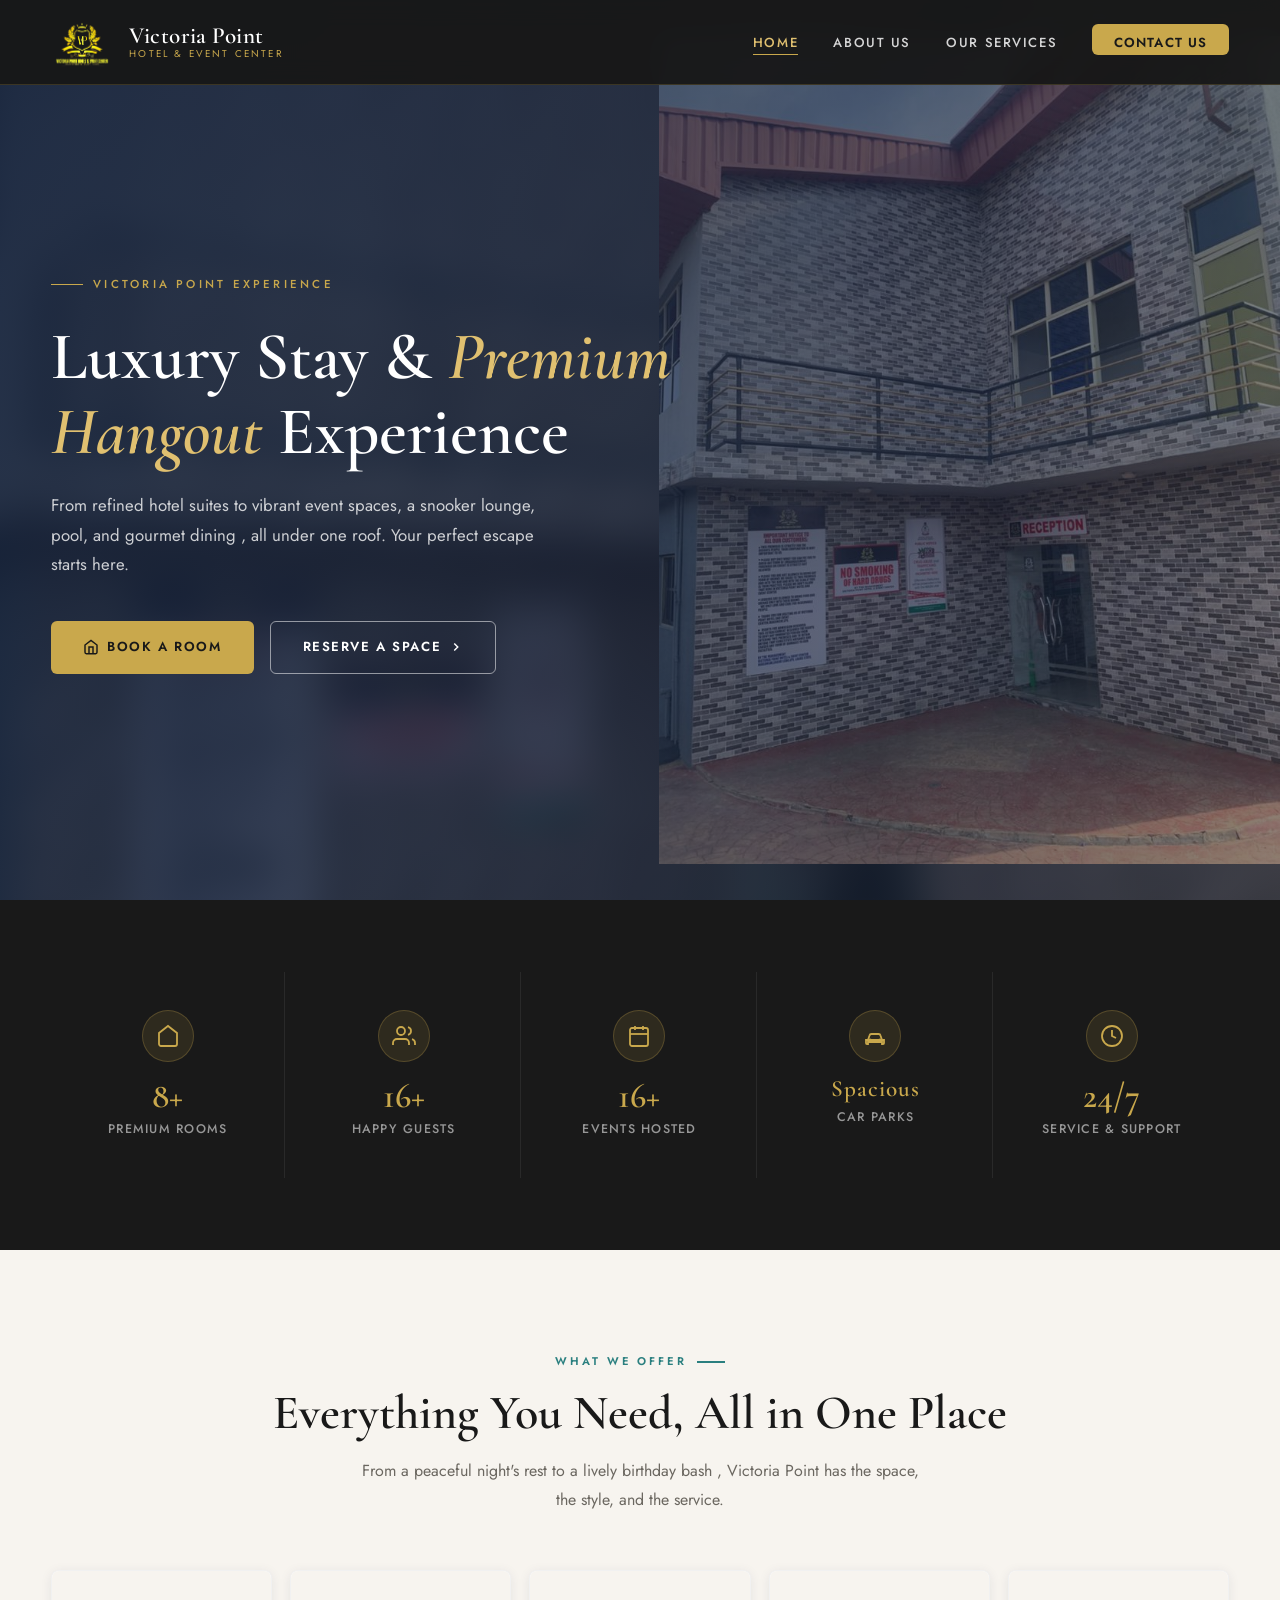
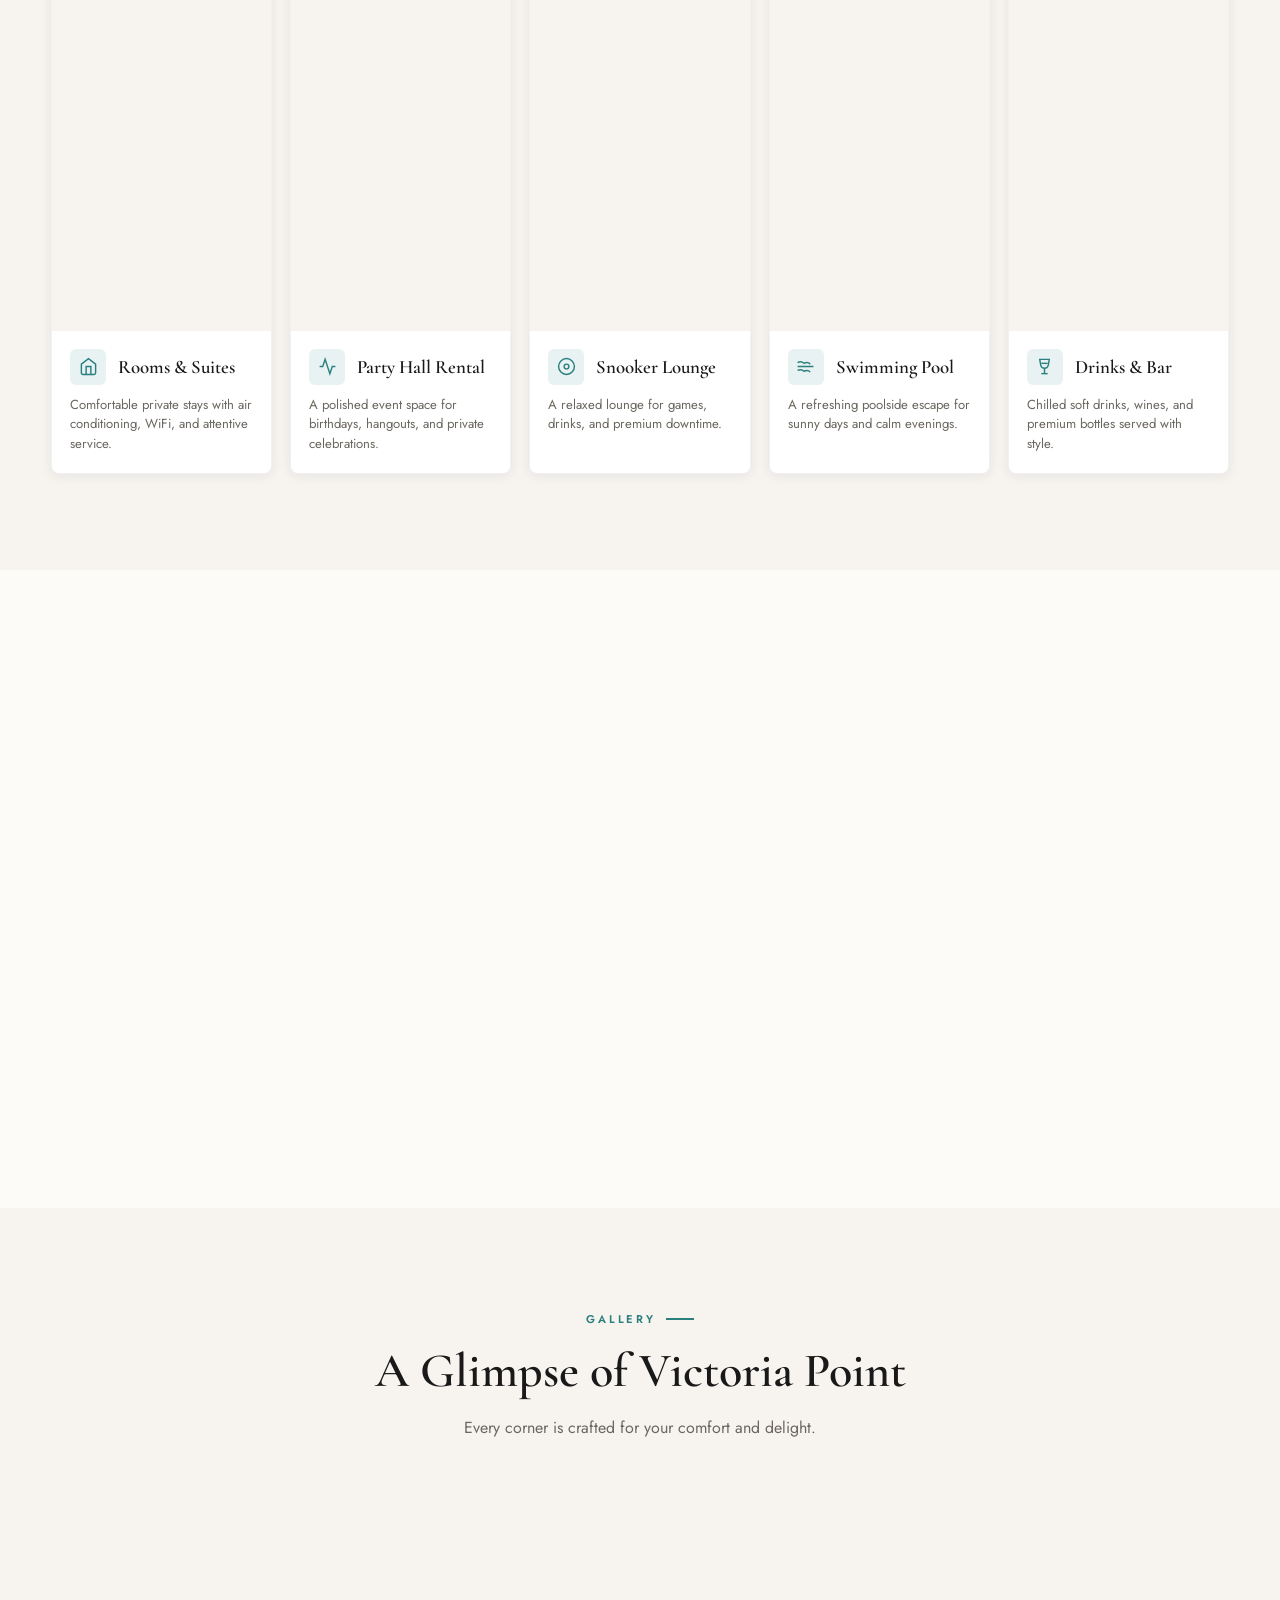
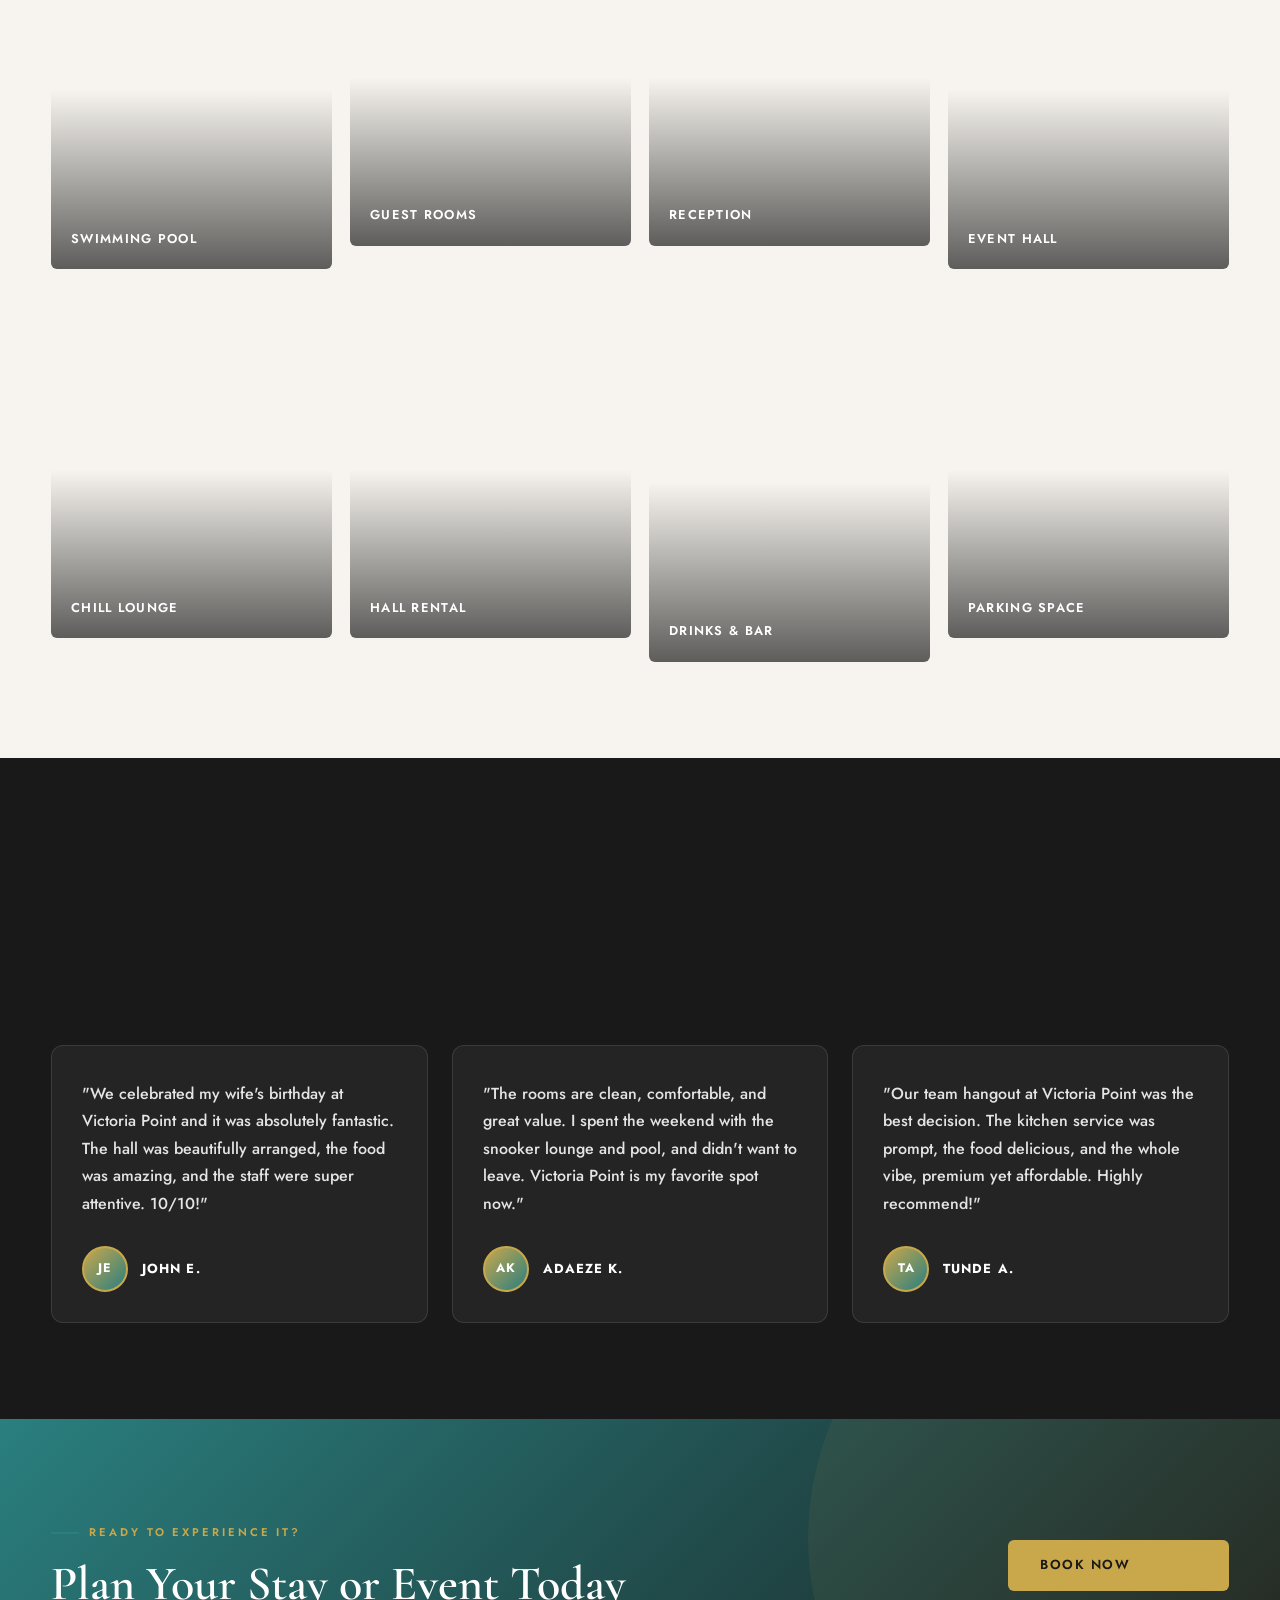
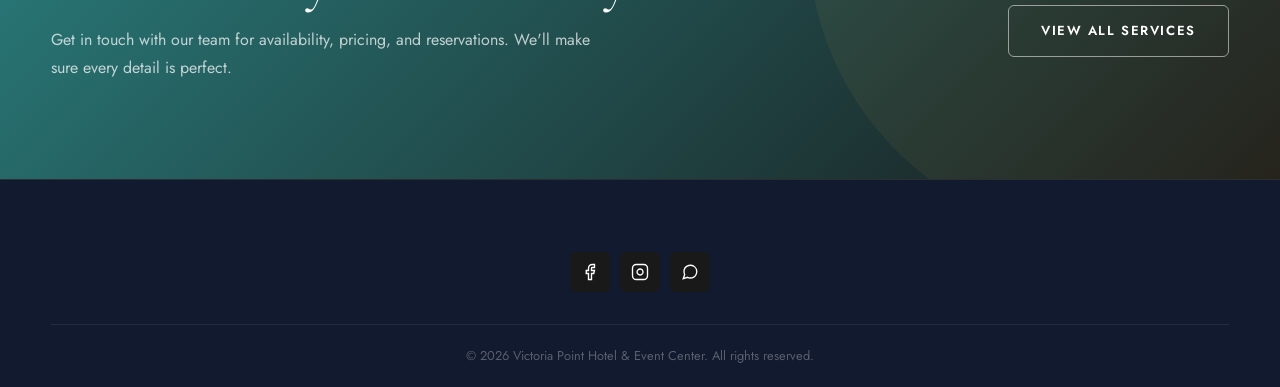
==== commit 78664a03: "Remove unused social links" ====
--- a/index.html
+++ b/index.html
@@ -48,9 +48,7 @@
           },
           "sameAs": [
             "https://www.facebook.com/victoriapointhotel",
-            "https://www.instagram.com/victoriapointhotel",
-            "https://x.com/victoriapointhotel",
-            "https://www.tiktok.com/@victoriapointhotel"
+            "https://www.instagram.com/victoriapointhotel"
           ]
         },
         {
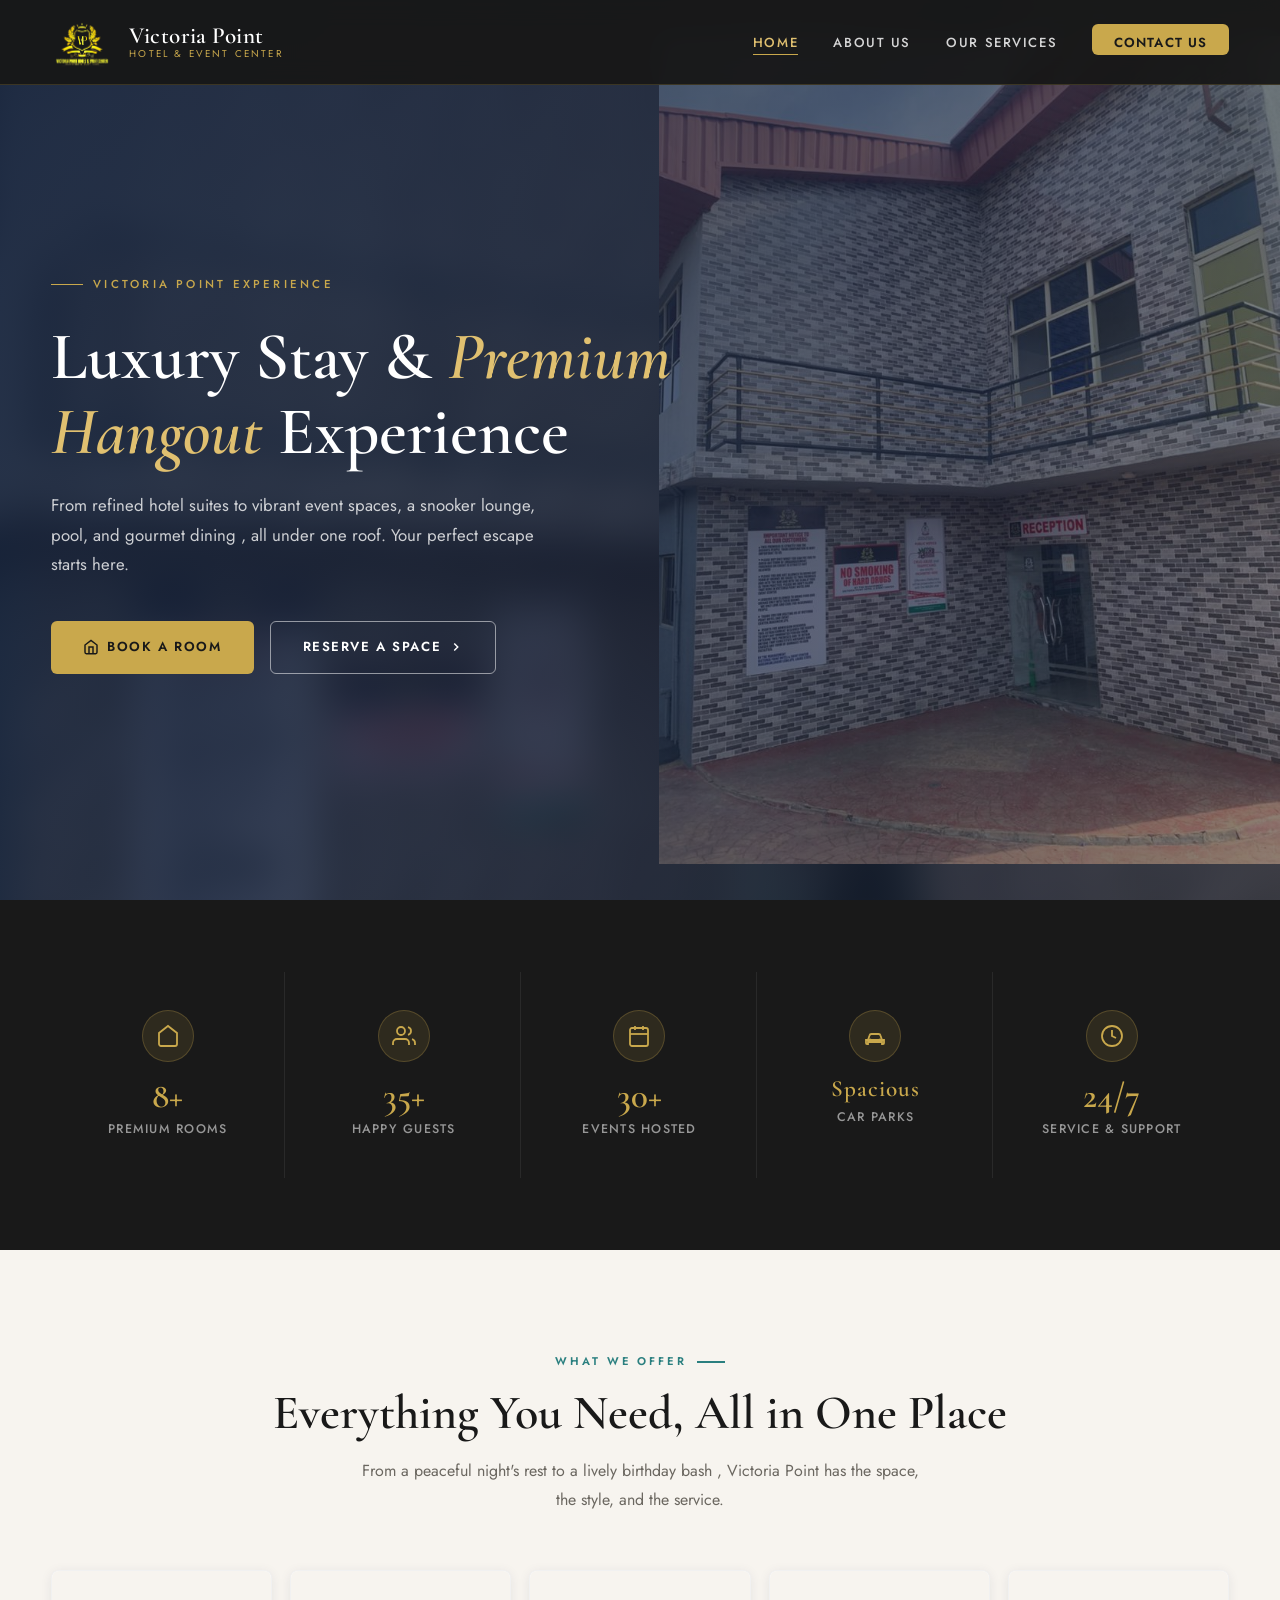
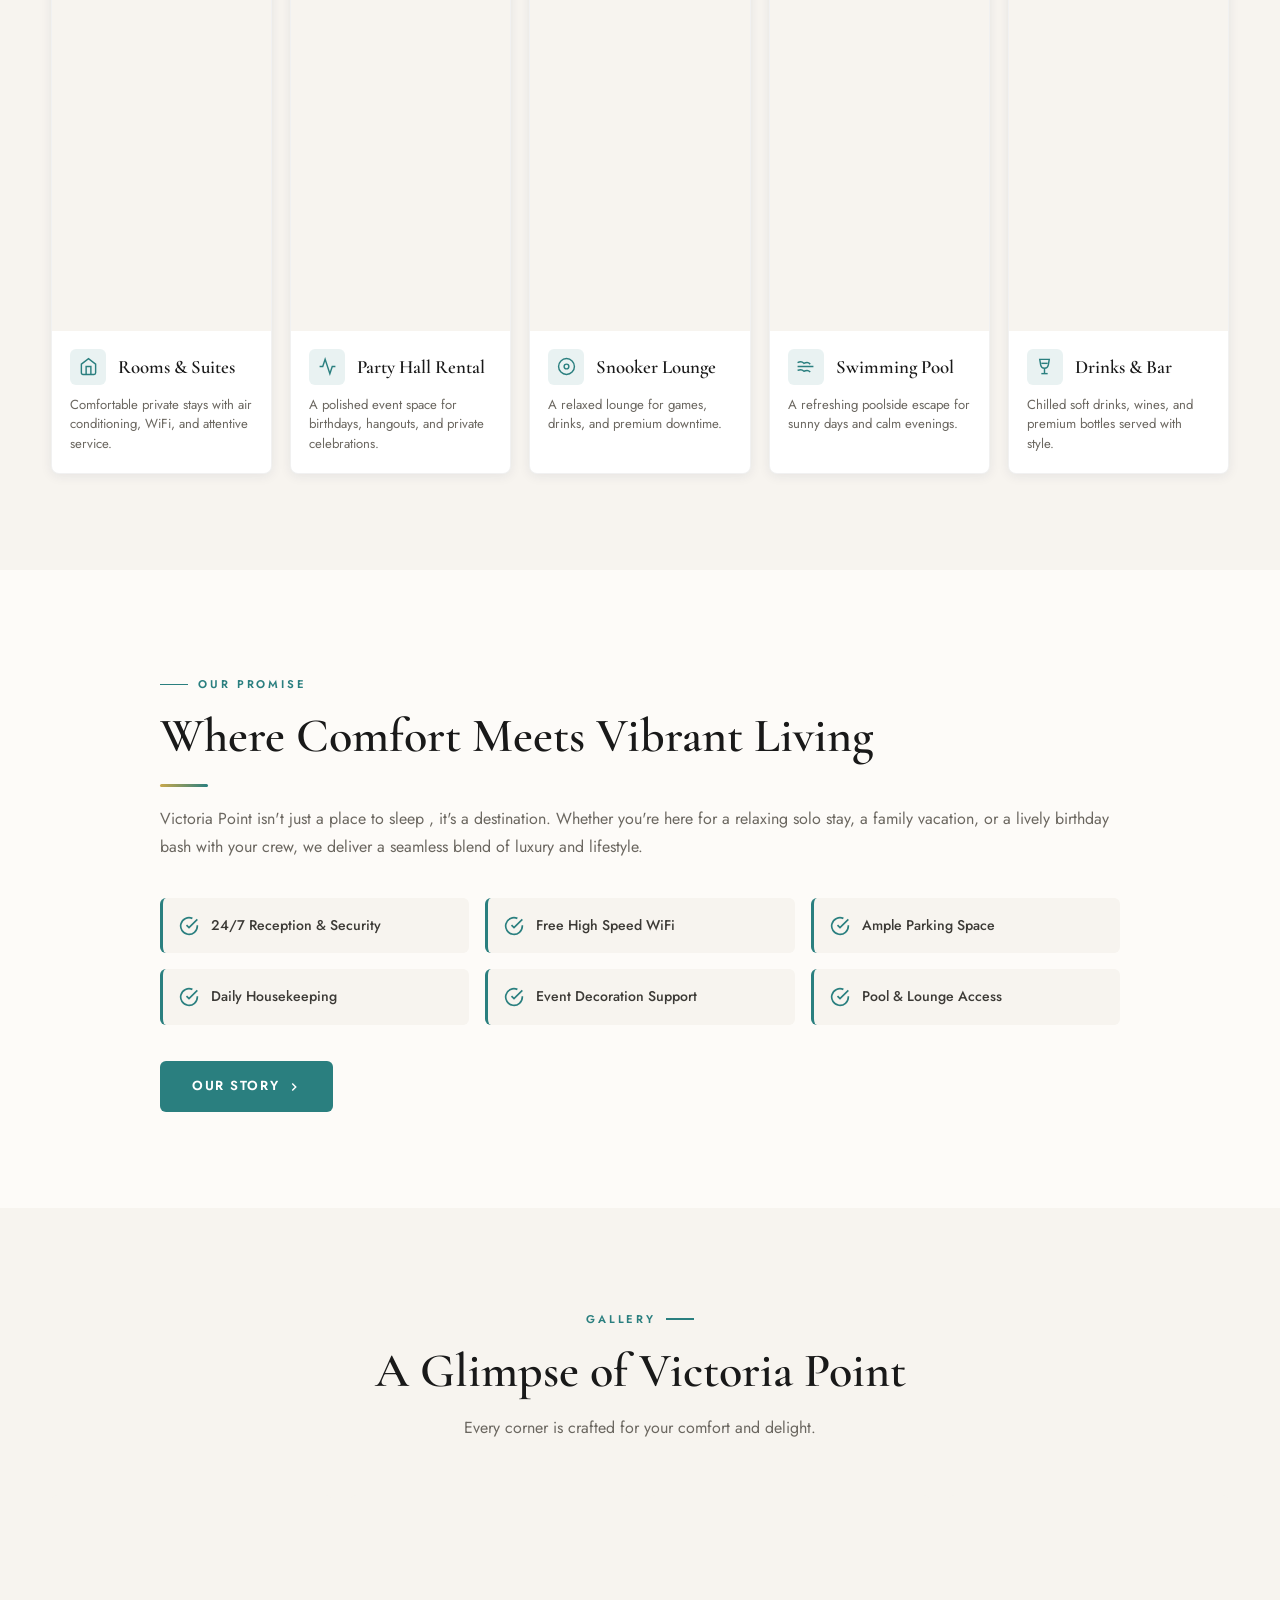
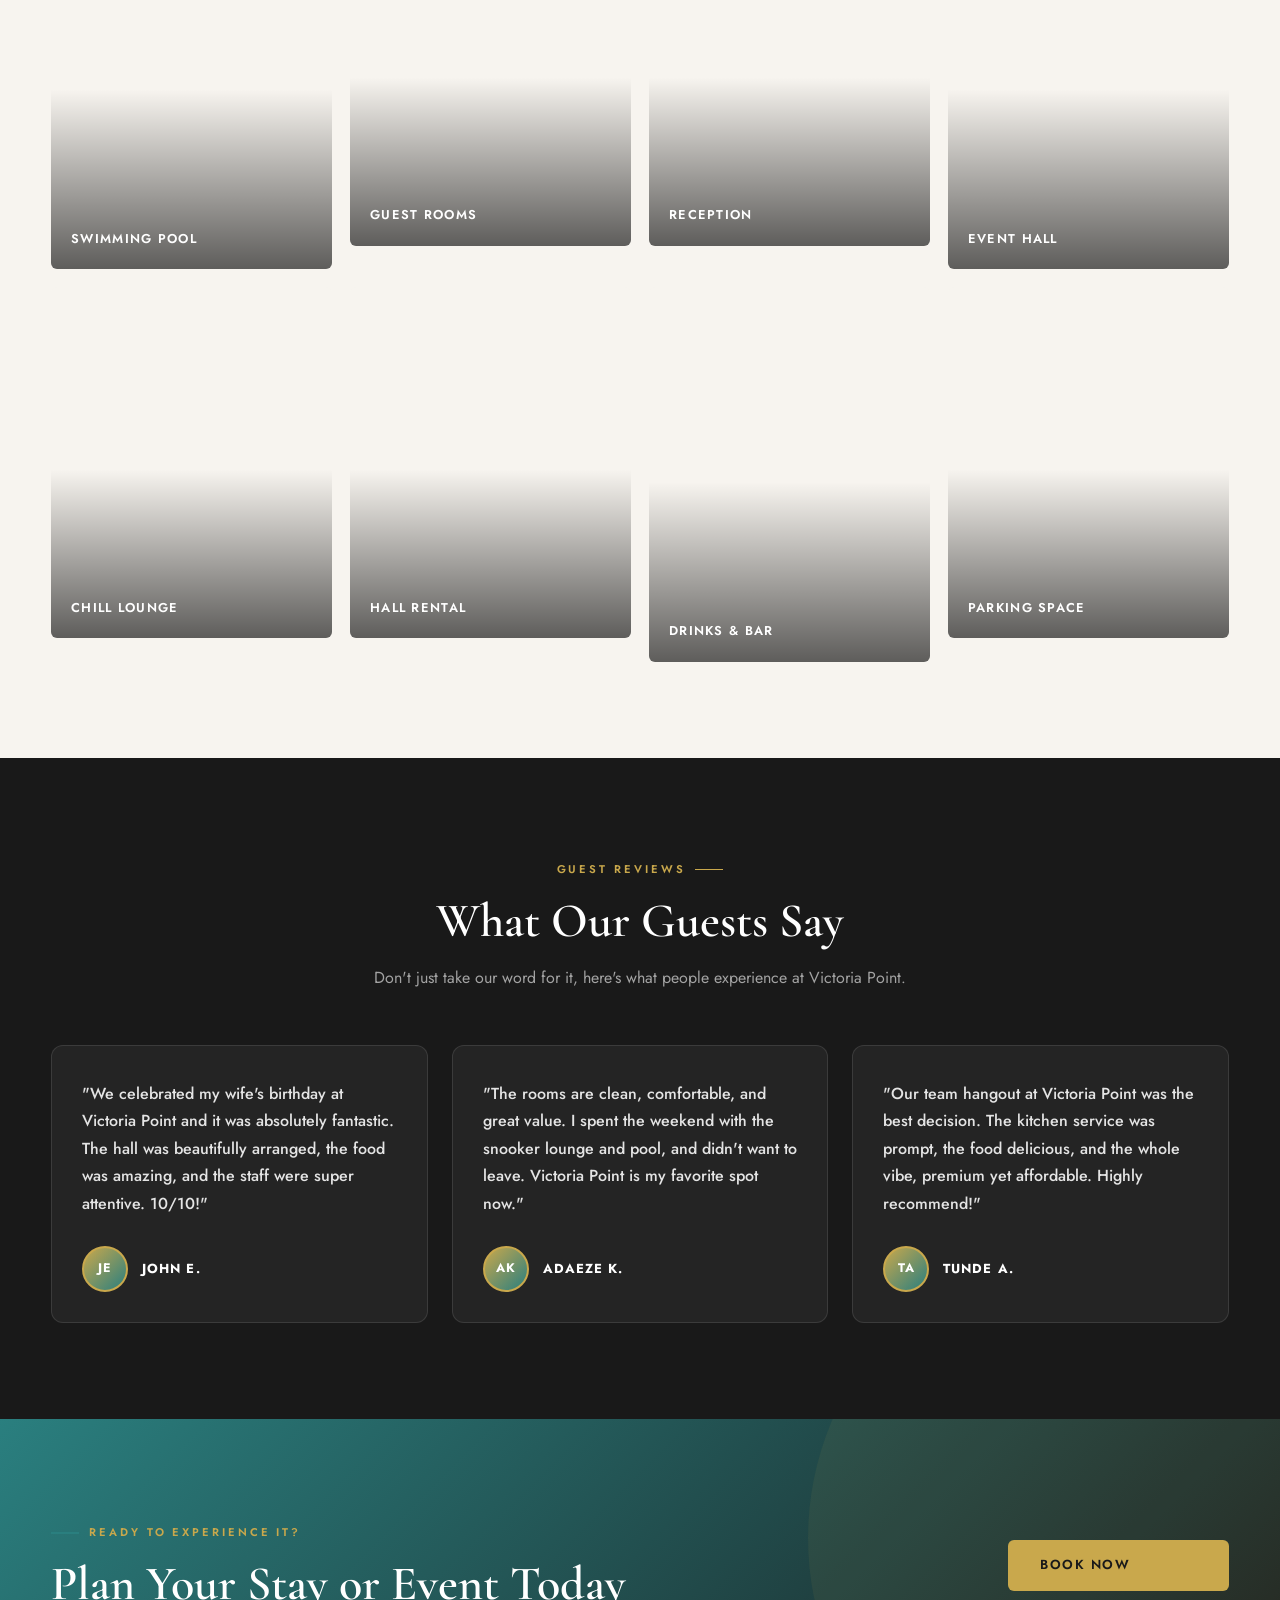
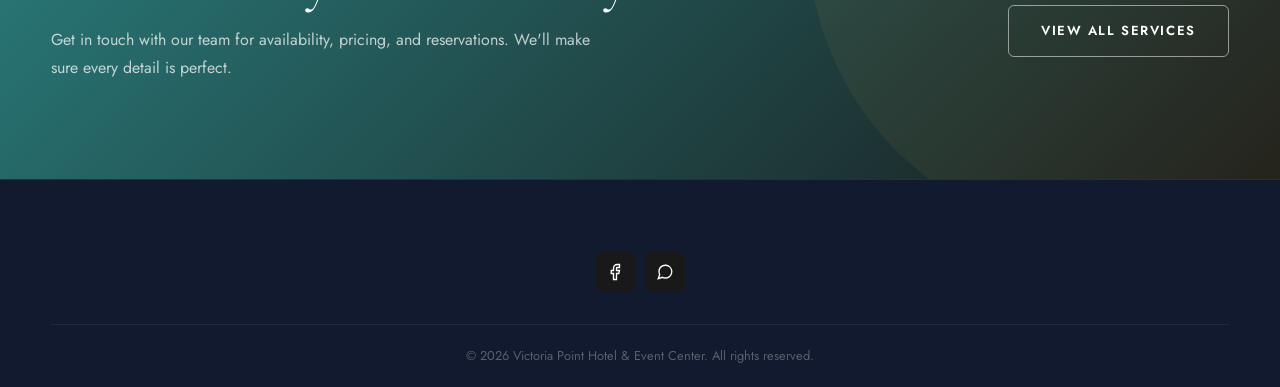
==== commit e245ec52: "Remove Instagram social link" ====
--- a/index.html
+++ b/index.html
@@ -47,8 +47,7 @@
             "addressCountry": "NG"
           },
           "sameAs": [
-            "https://www.facebook.com/victoriapointhotel",
-            "https://www.instagram.com/victoriapointhotel"
+            "https://www.facebook.com/victoriapointhotel"
           ]
         },
         {
@@ -410,9 +409,6 @@
         <a href="https://www.facebook.com/victoriapointhotel" class="social-btn" aria-label="Facebook" target="_blank" rel="noopener noreferrer">
           <svg viewBox="0 0 24 24"><path d="M18 2h-3a5 5 0 00-5 5v3H7v4h3v8h4v-8h3l1-4h-4V7a1 1 0 011-1h3z"/></svg>
         </a>
-        <a href="https://www.instagram.com/victoriapointhotel" class="social-btn" aria-label="Instagram" target="_blank" rel="noopener noreferrer">
-          <svg viewBox="0 0 24 24"><rect x="2" y="2" width="20" height="20" rx="5" ry="5"/><path d="M16 11.37A4 4 0 1112.63 8 4 4 0 0116 11.37z"/><line x1="17.5" y1="6.5" x2="17.51" y2="6.5"/></svg>
-        </a>
         <a href="https://wa.me/2348166515206" class="social-btn" aria-label="WhatsApp" target="_blank" rel="noopener noreferrer">
           <svg viewBox="0 0 24 24"><path d="M21 11.5a8.38 8.38 0 01-.9 3.8 8.5 8.5 0 01-7.6 4.7 8.38 8.38 0 01-3.8-.9L3 21l1.9-5.7a8.38 8.38 0 01-.9-3.8 8.5 8.5 0 014.7-7.6 8.38 8.38 0 013.8-.9h.5a8.48 8.48 0 018 8v.5z"/></svg>
         </a>
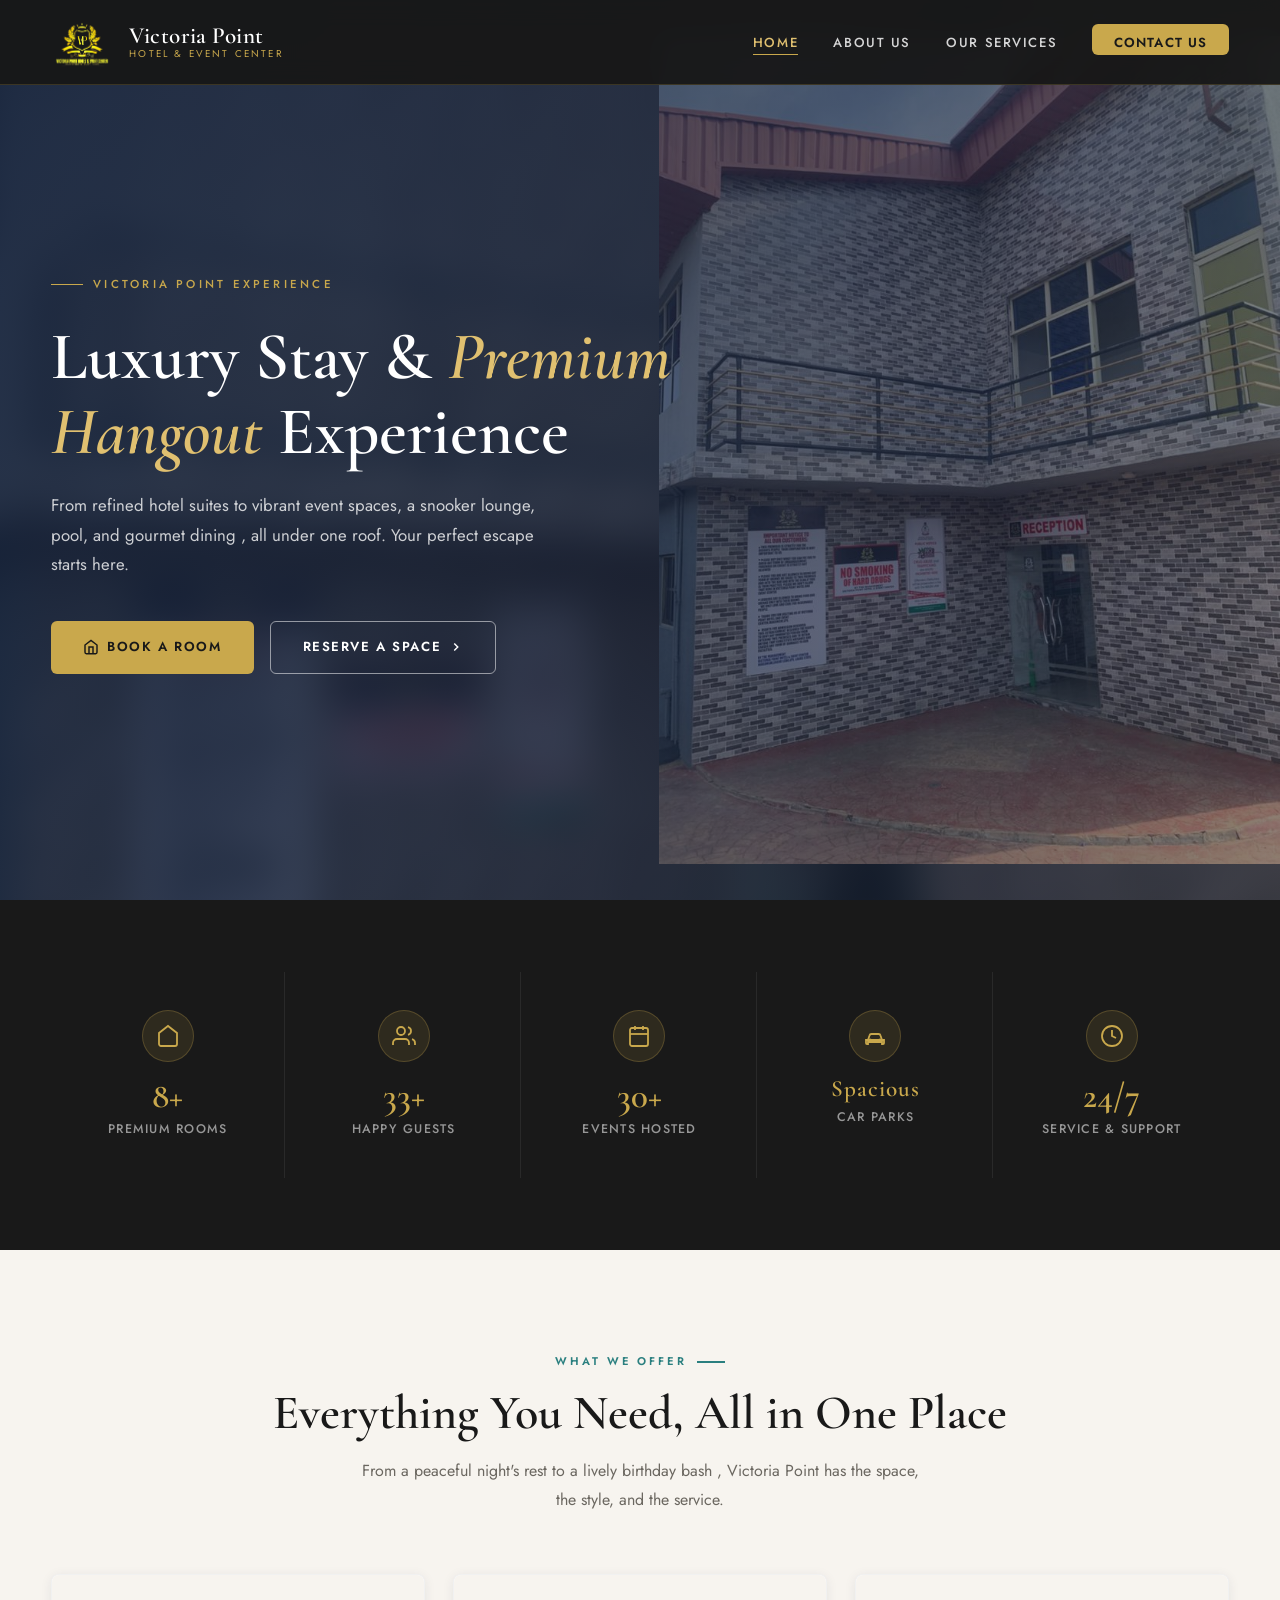
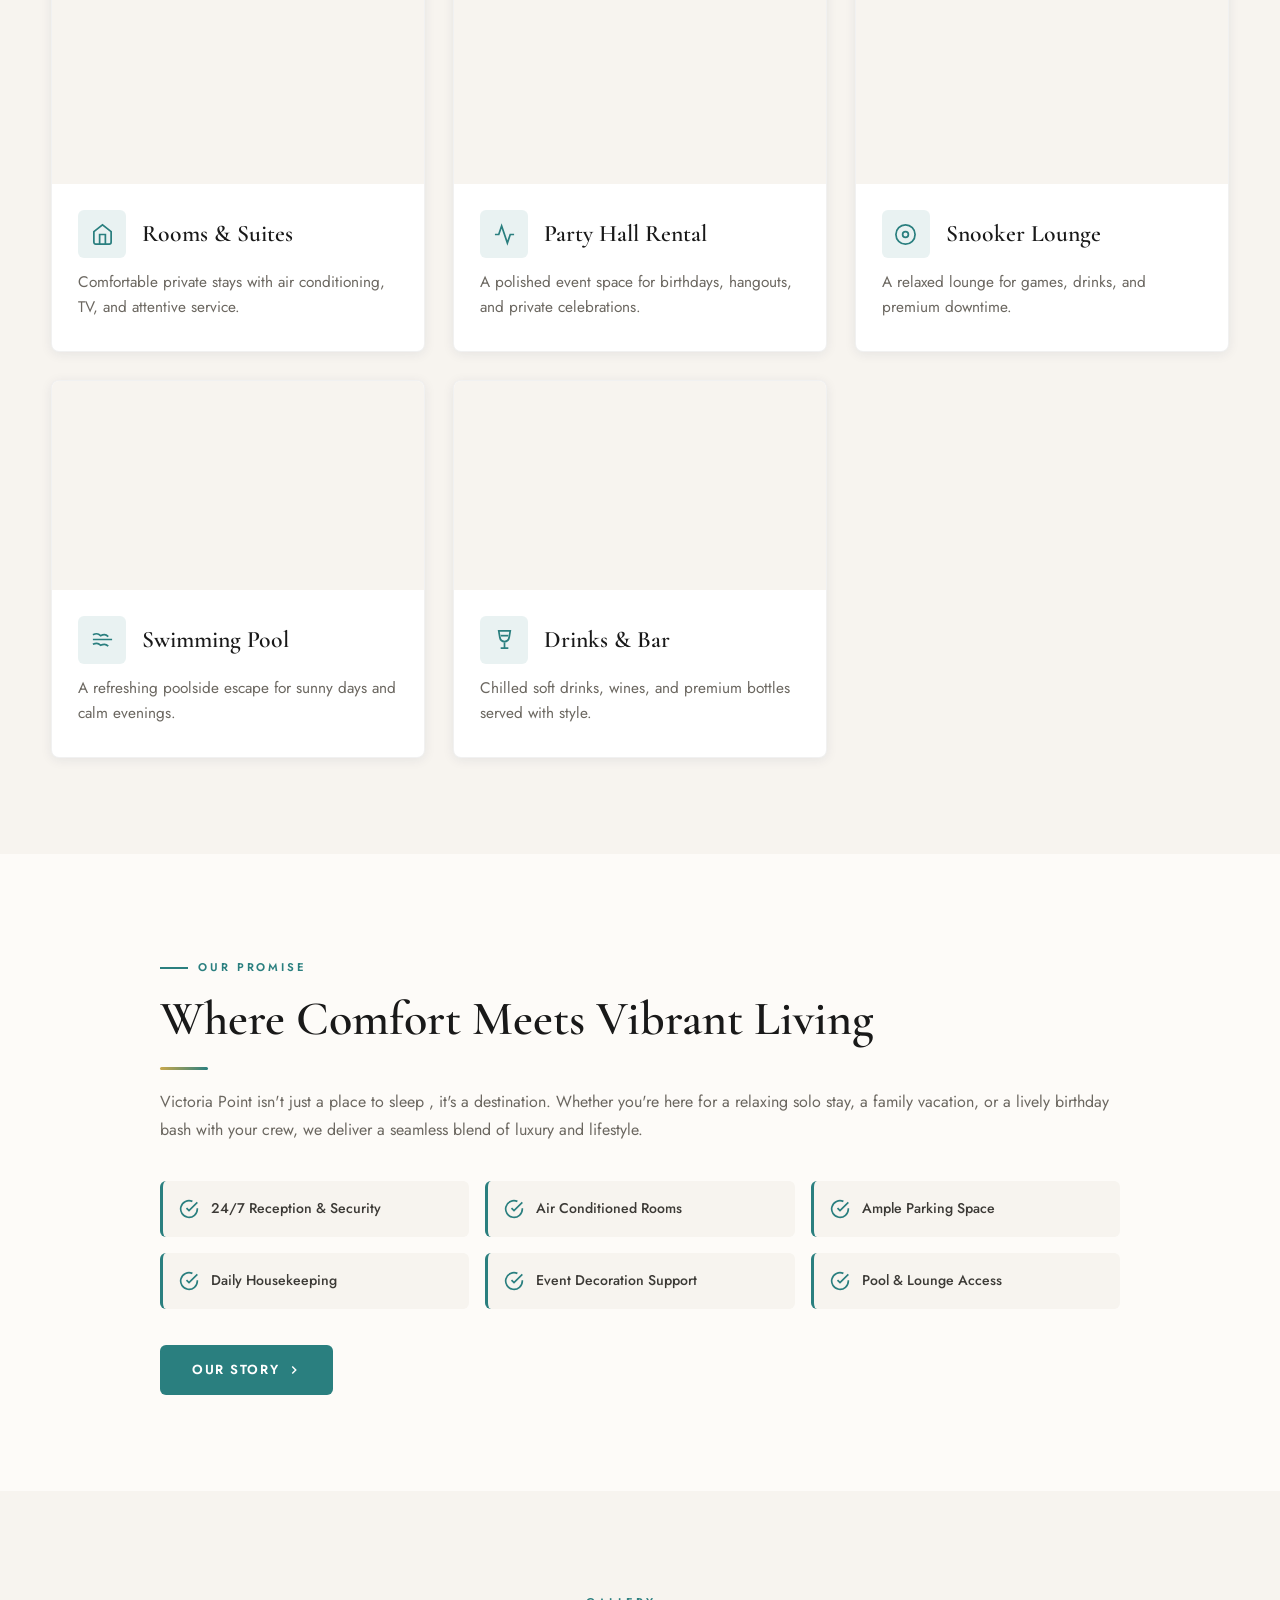
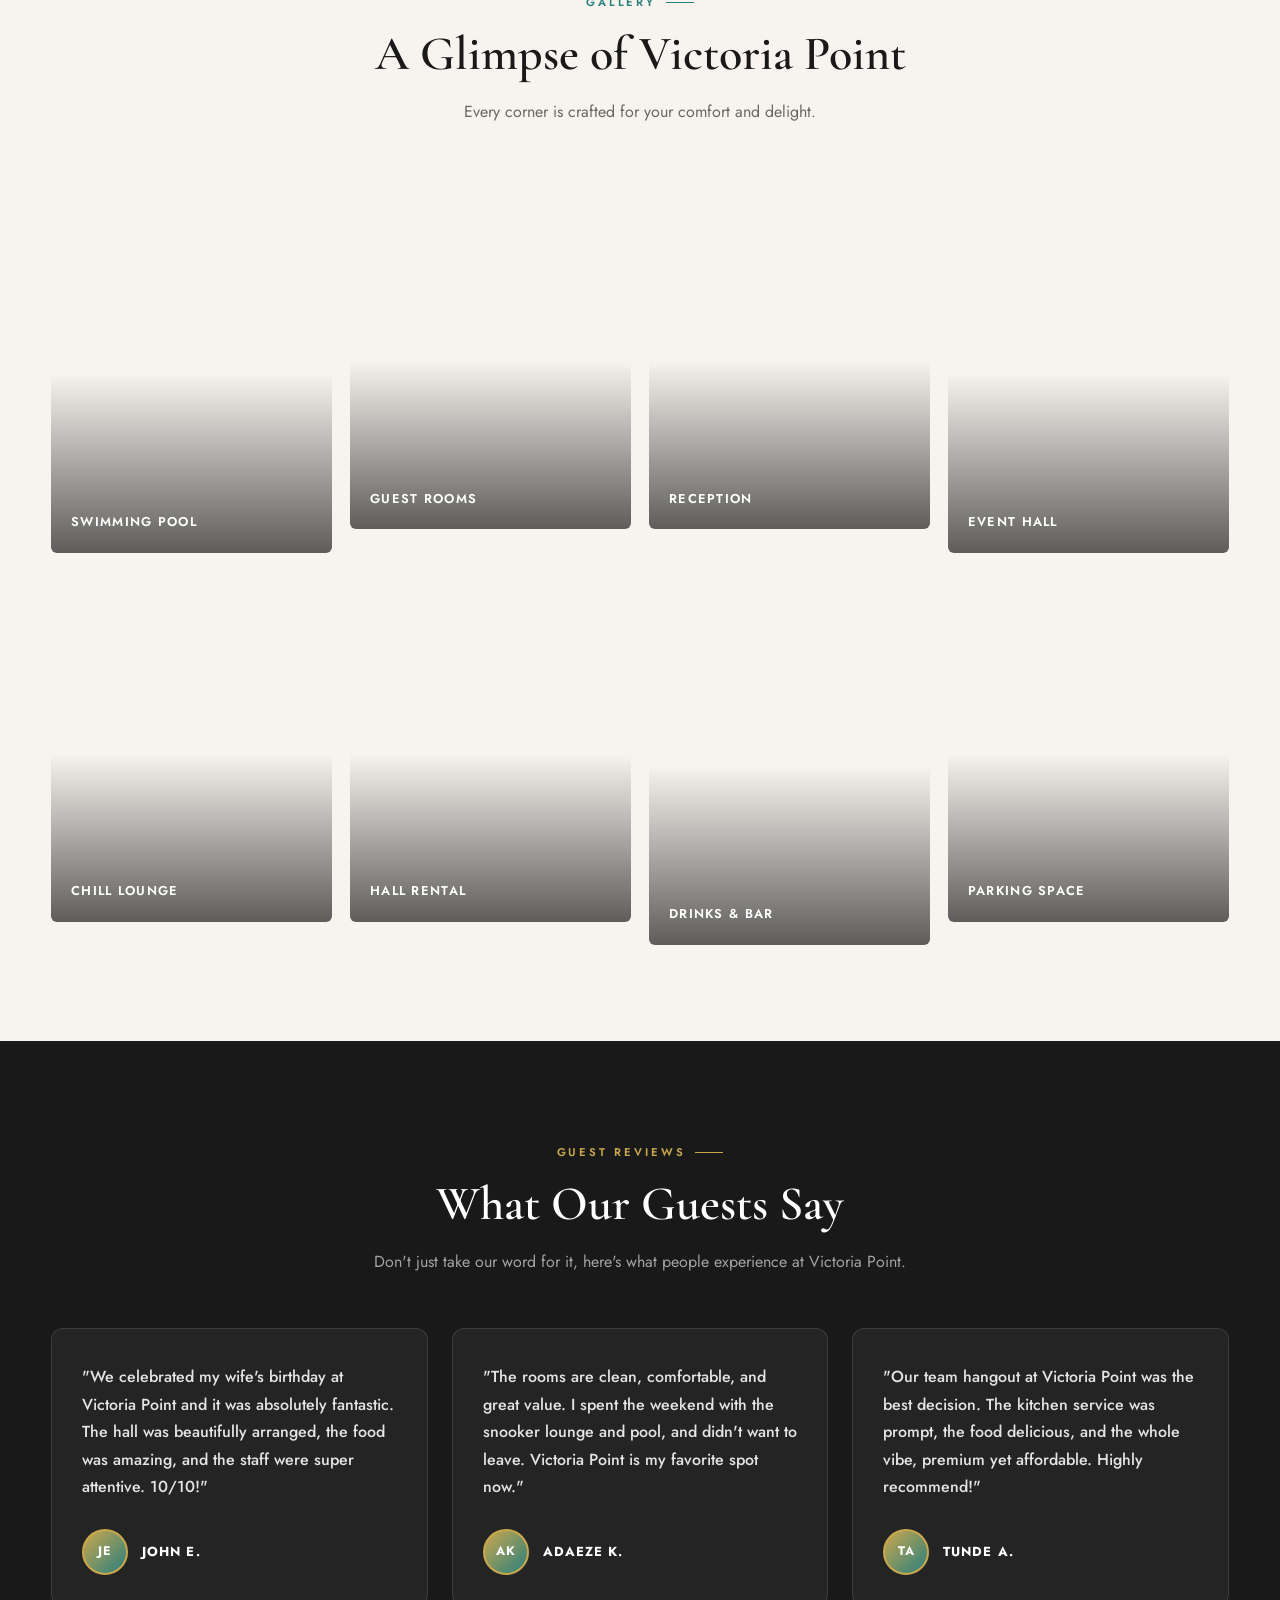
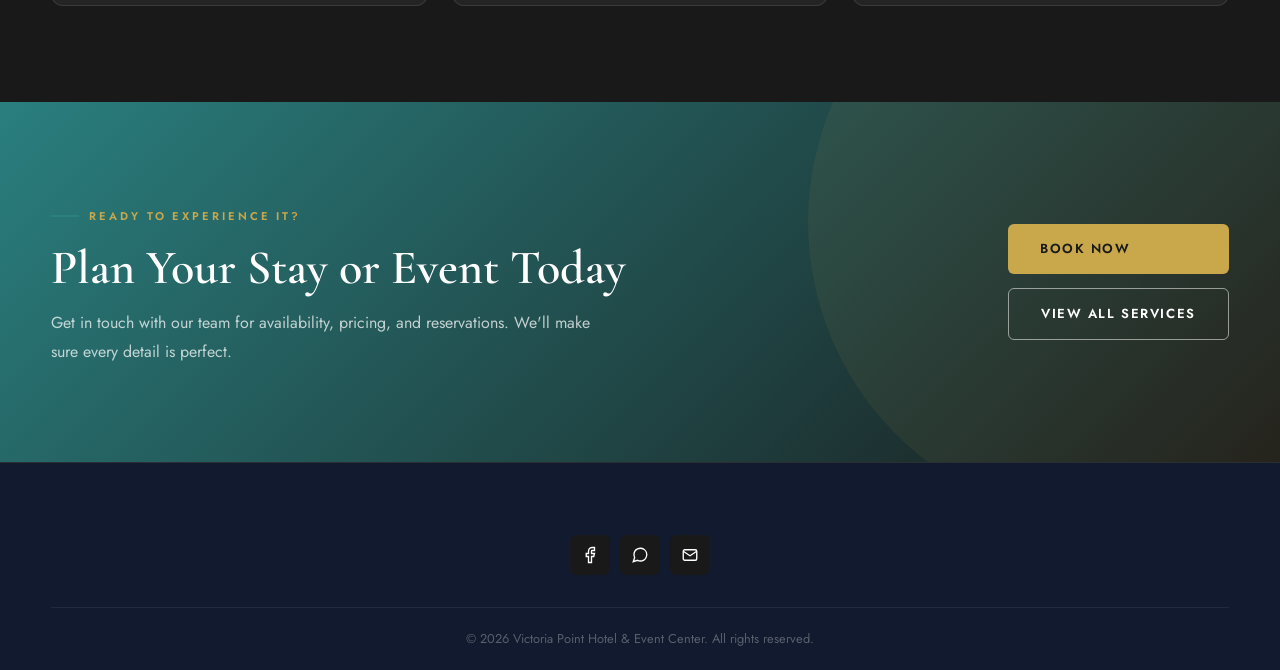
==== commit 8d6b203c: "Update contact info and service media" ====
--- a/index.html
+++ b/index.html
@@ -38,6 +38,7 @@
           "url": "https://victoriapointhotelepe.com/",
           "image": "https://victoriapointhotelepe.com/images/exterior.jpeg",
           "telephone": "+2348166515206",
+          "email": "info@victoriapointhotelepe.com",
           "priceRange": "$$",
           "address": {
             "@type": "PostalAddress",
@@ -193,13 +194,13 @@
             <svg viewBox="0 0 24 24"><path d="M3 9l9-7 9 7v11a2 2 0 01-2 2H5a2 2 0 01-2-2z"/><polyline points="9 22 9 12 15 12 15 22"/></svg>
           </div>
           <h3>Rooms &amp; Suites</h3>
-          <p>Comfortable private stays with air conditioning, WiFi, and attentive service.</p>
+          <p>Comfortable private stays with air conditioning, TV, and attentive service.</p>
         </div>
       </article>
 
       <article class="svc-card reveal delay-1">
-        <div class="svc-img" style="--svc-photo: url('images/partyhall.jpeg');">
-          <img src="images/partyhall.jpeg" alt="Victoria Point event hall with party lighting" loading="lazy" />
+        <div class="svc-img" style="--svc-photo: url('images/lounge-snooker-night.jpeg');">
+          <img src="images/lounge-snooker-night.jpeg" alt="Victoria Point event hall with party lighting" loading="lazy" />
         </div>
         <div class="svc-body">
           <div class="svc-icon">
@@ -211,8 +212,8 @@
       </article>
 
       <article class="svc-card reveal delay-2">
-        <div class="svc-img" style="--svc-photo: url('images/snookerhall.jpeg');">
-          <img src="images/snookerhall.jpeg" alt="Victoria Point snooker hall" loading="lazy" />
+        <div class="svc-img" style="--svc-photo: url('images/snooker-lounge-day.jpeg');">
+          <img src="images/snooker-lounge-day.jpeg" alt="Victoria Point snooker hall" loading="lazy" />
         </div>
         <div class="svc-body">
           <div class="svc-icon">
@@ -237,8 +238,8 @@
       </article>
 
       <article class="svc-card reveal delay-4">
-        <div class="svc-img" style="--svc-photo: url('images/drinks3.jpeg');">
-          <img src="images/drinks3.jpeg" alt="Selection of chilled drinks available at Victoria Point Hotel" loading="lazy" />
+        <div class="svc-img" style="--svc-photo: url('images/bar-drinks-display.jpeg');">
+          <img src="images/bar-drinks-display.jpeg" alt="Selection of chilled drinks available at Victoria Point Hotel" loading="lazy" />
         </div>
         <div class="svc-body">
           <div class="svc-icon">
@@ -271,7 +272,7 @@
           </div>
           <div class="exp-feat reveal delay-2">
             <svg viewBox="0 0 24 24"><path d="M22 11.08V12a10 10 0 11-5.93-9.14"/><polyline points="22 4 12 14.01 9 11.01"/></svg>
-            <span>Free High Speed WiFi</span>
+            <span>Air Conditioned Rooms</span>
           </div>
           <div class="exp-feat reveal delay-3">
             <svg viewBox="0 0 24 24"><path d="M22 11.08V12a10 10 0 11-5.93-9.14"/><polyline points="22 4 12 14.01 9 11.01"/></svg>
@@ -412,6 +413,9 @@
         <a href="https://wa.me/2348166515206" class="social-btn" aria-label="WhatsApp" target="_blank" rel="noopener noreferrer">
           <svg viewBox="0 0 24 24"><path d="M21 11.5a8.38 8.38 0 01-.9 3.8 8.5 8.5 0 01-7.6 4.7 8.38 8.38 0 01-3.8-.9L3 21l1.9-5.7a8.38 8.38 0 01-.9-3.8 8.5 8.5 0 014.7-7.6 8.38 8.38 0 013.8-.9h.5a8.48 8.48 0 018 8v.5z"/></svg>
         </a>
+        <a href="mailto:info@victoriapointhotelepe.com" class="social-btn" aria-label="Email">
+          <svg viewBox="0 0 24 24"><rect x="3" y="5" width="18" height="14" rx="2"/><polyline points="3 7 12 13 21 7"/></svg>
+        </a>
       </div>
     </div>
 
--- a/css/style.css
+++ b/css/style.css
@@ -604,13 +604,13 @@
 .services-preview { background: var(--cream); }
 
 .services-layout {
-  margin-top: 56px;
+  margin-top: 60px;
 }
 
 .services-grid {
   display: grid;
-  grid-template-columns: repeat(auto-fit, minmax(220px, 1fr));
-  gap: 18px;
+  grid-template-columns: repeat(auto-fit, minmax(min(100%, 330px), 1fr));
+  gap: 28px;
 }
 
 .svc-card {
@@ -621,15 +621,18 @@
   box-shadow: var(--shadow-sm);
   transition: transform var(--transition), box-shadow var(--transition);
   position: relative;
+  display: flex;
+  flex-direction: column;
 }
 
 .svc-card:hover {
-  transform: translateY(-4px);
+  transform: translateY(-6px);
   box-shadow: var(--shadow-lg);
 }
 
 .svc-img {
-  height: clamp(250px, 30vw, 360px);
+  aspect-ratio: 16 / 9;
+  height: auto;
   background: var(--cream);
   overflow: hidden;
   position: relative;
@@ -652,14 +655,15 @@
 
 .svc-body {
   display: grid;
-  grid-template-columns: 36px minmax(0, 1fr);
-  gap: 10px 12px;
-  align-items: center;
-  padding: 18px 18px 20px;
+  grid-template-columns: 48px minmax(0, 1fr);
+  gap: 12px 16px;
+  align-items: center;
+  padding: 26px 26px 30px;
+  flex: 1;
 }
 
 .svc-icon {
-  width: 36px; height: 36px;
+  width: 48px; height: 48px;
   background: rgba(42,127,127,0.1);
   border-radius: var(--radius-sm);
   display: flex;
@@ -668,23 +672,23 @@
 }
 
 .svc-icon svg {
-  width: 19px; height: 19px;
+  width: 23px; height: 23px;
   stroke: var(--teal); fill: none; stroke-width: 1.8;
 }
 
 .svc-body h3 {
   font-family: var(--font-serif);
-  font-size: 1.18rem;
+  font-size: 1.48rem;
   font-weight: 600;
   color: var(--navy);
-  line-height: 1.1;
+  line-height: 1.12;
 }
 
 .svc-body p {
   grid-column: 1 / -1;
-  font-size: 0.82rem;
+  font-size: 0.96rem;
   color: var(--text-light);
-  line-height: 1.48;
+  line-height: 1.65;
   margin-bottom: 0;
 }
 
@@ -1464,6 +1468,16 @@
   font-size: 0.96rem;
   font-weight: 500;
   color: var(--navy);
+}
+
+.c-item-text .value a {
+  color: inherit;
+  overflow-wrap: anywhere;
+  transition: color var(--transition);
+}
+
+.c-item-text .value a:hover {
+  color: var(--teal);
 }
 
 .social-btn {
@@ -1600,6 +1614,12 @@
 
 .form-success p { font-size: 0.95rem; color: var(--text-light); }
 
+.form-success a {
+  color: var(--teal);
+  font-weight: 600;
+  overflow-wrap: anywhere;
+}
+
 .map-section { background: var(--cream); padding: 72px 0; }
 
 .map-wrap {
@@ -1794,10 +1814,6 @@
     gap: 18px;
   }
 
-  .svc-img {
-    height: clamp(340px, 105vw, 480px);
-  }
-
   .svc-body {
     padding: 16px 16px 18px;
   }
@@ -1814,10 +1830,6 @@
     grid-template-columns: repeat(2, minmax(0, 1fr));
   }
 
-  .svc-img {
-    height: clamp(300px, 52vw, 420px);
-  }
-
   .exp-features {
     grid-template-columns: repeat(2, minmax(0, 1fr));
   }
